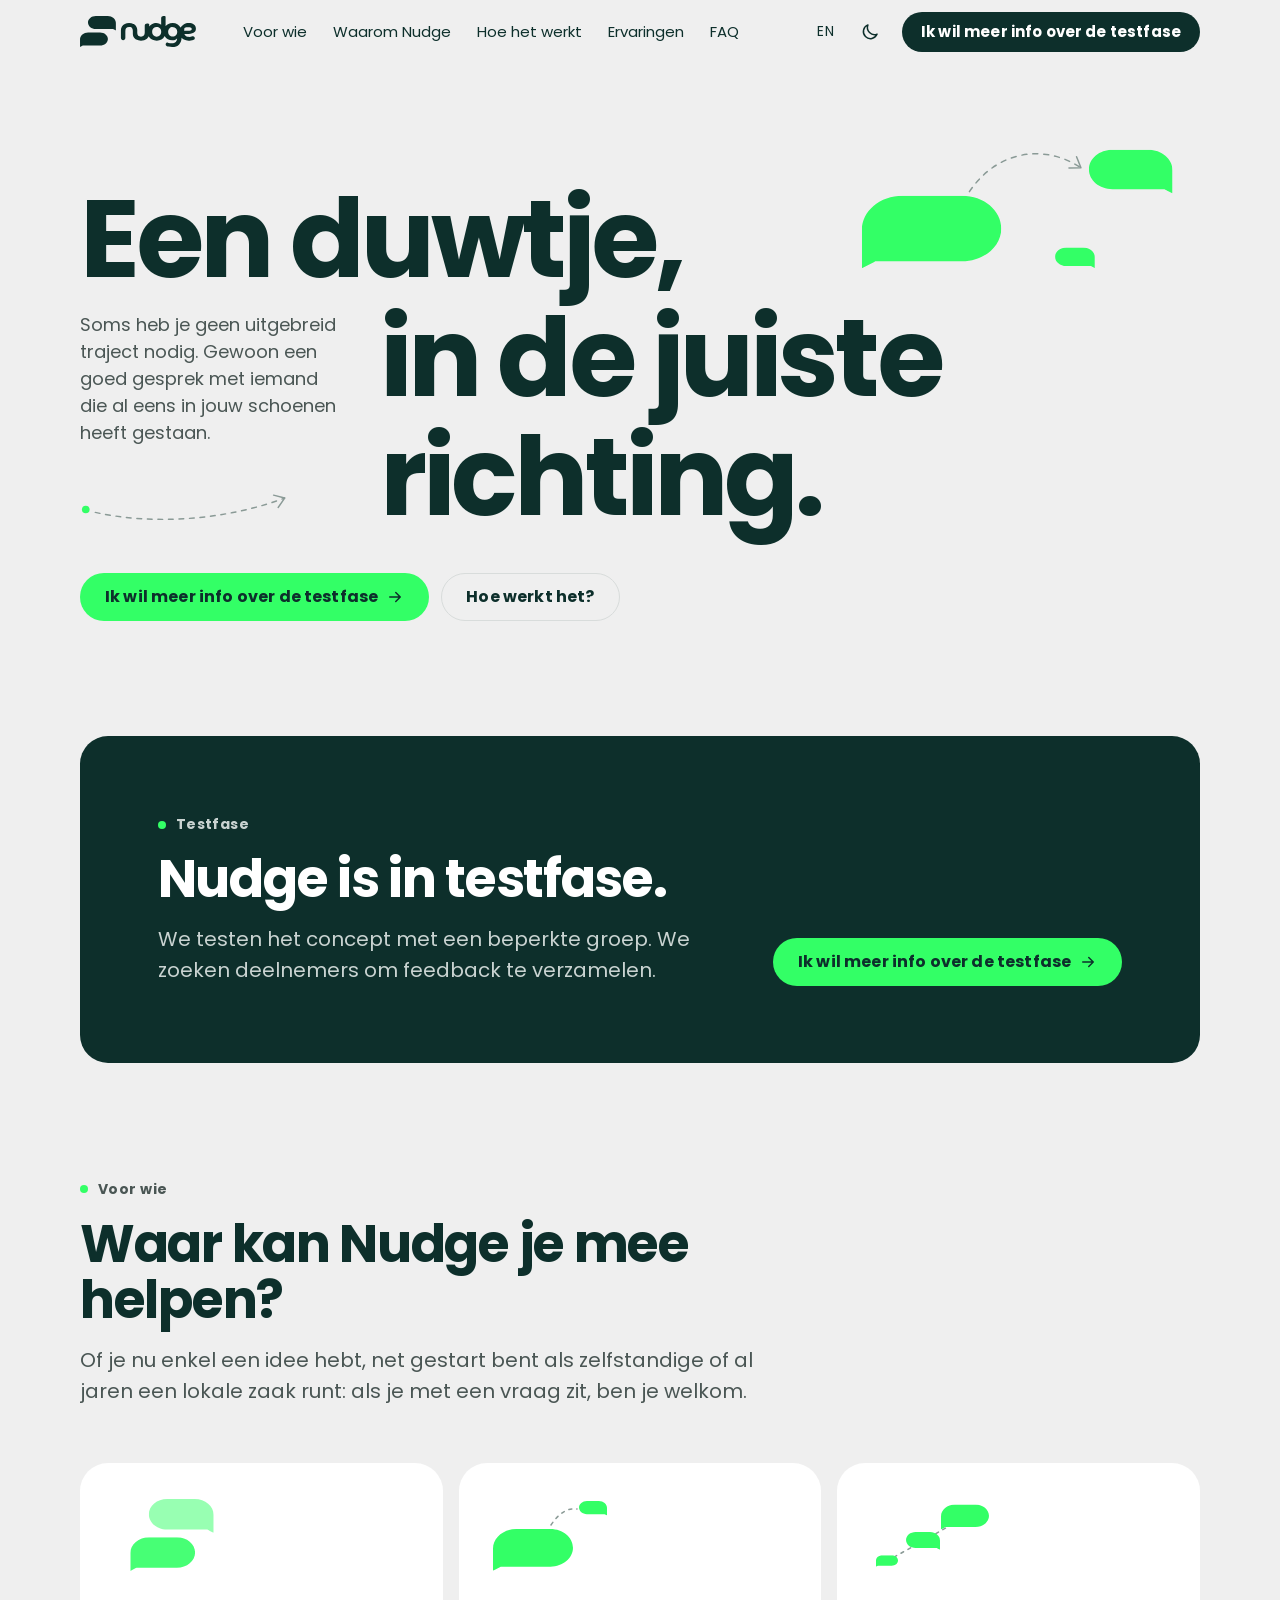
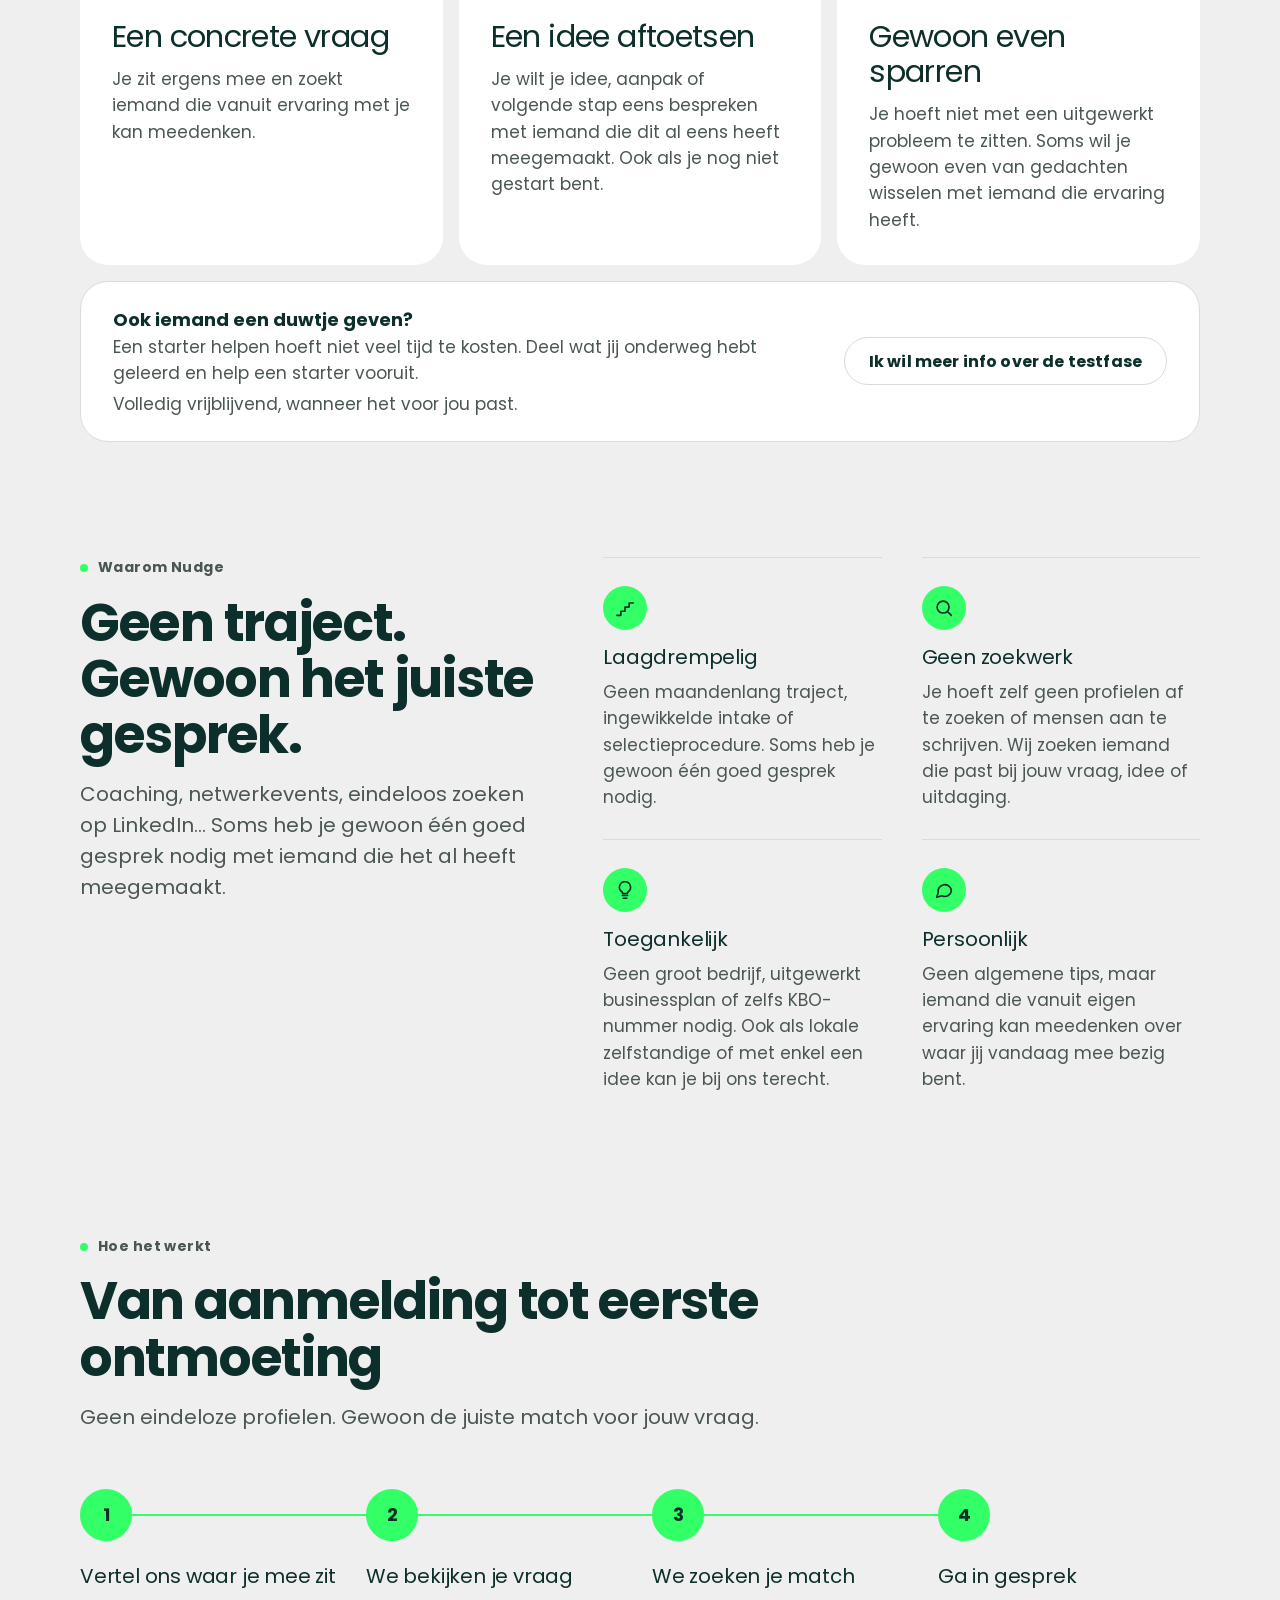
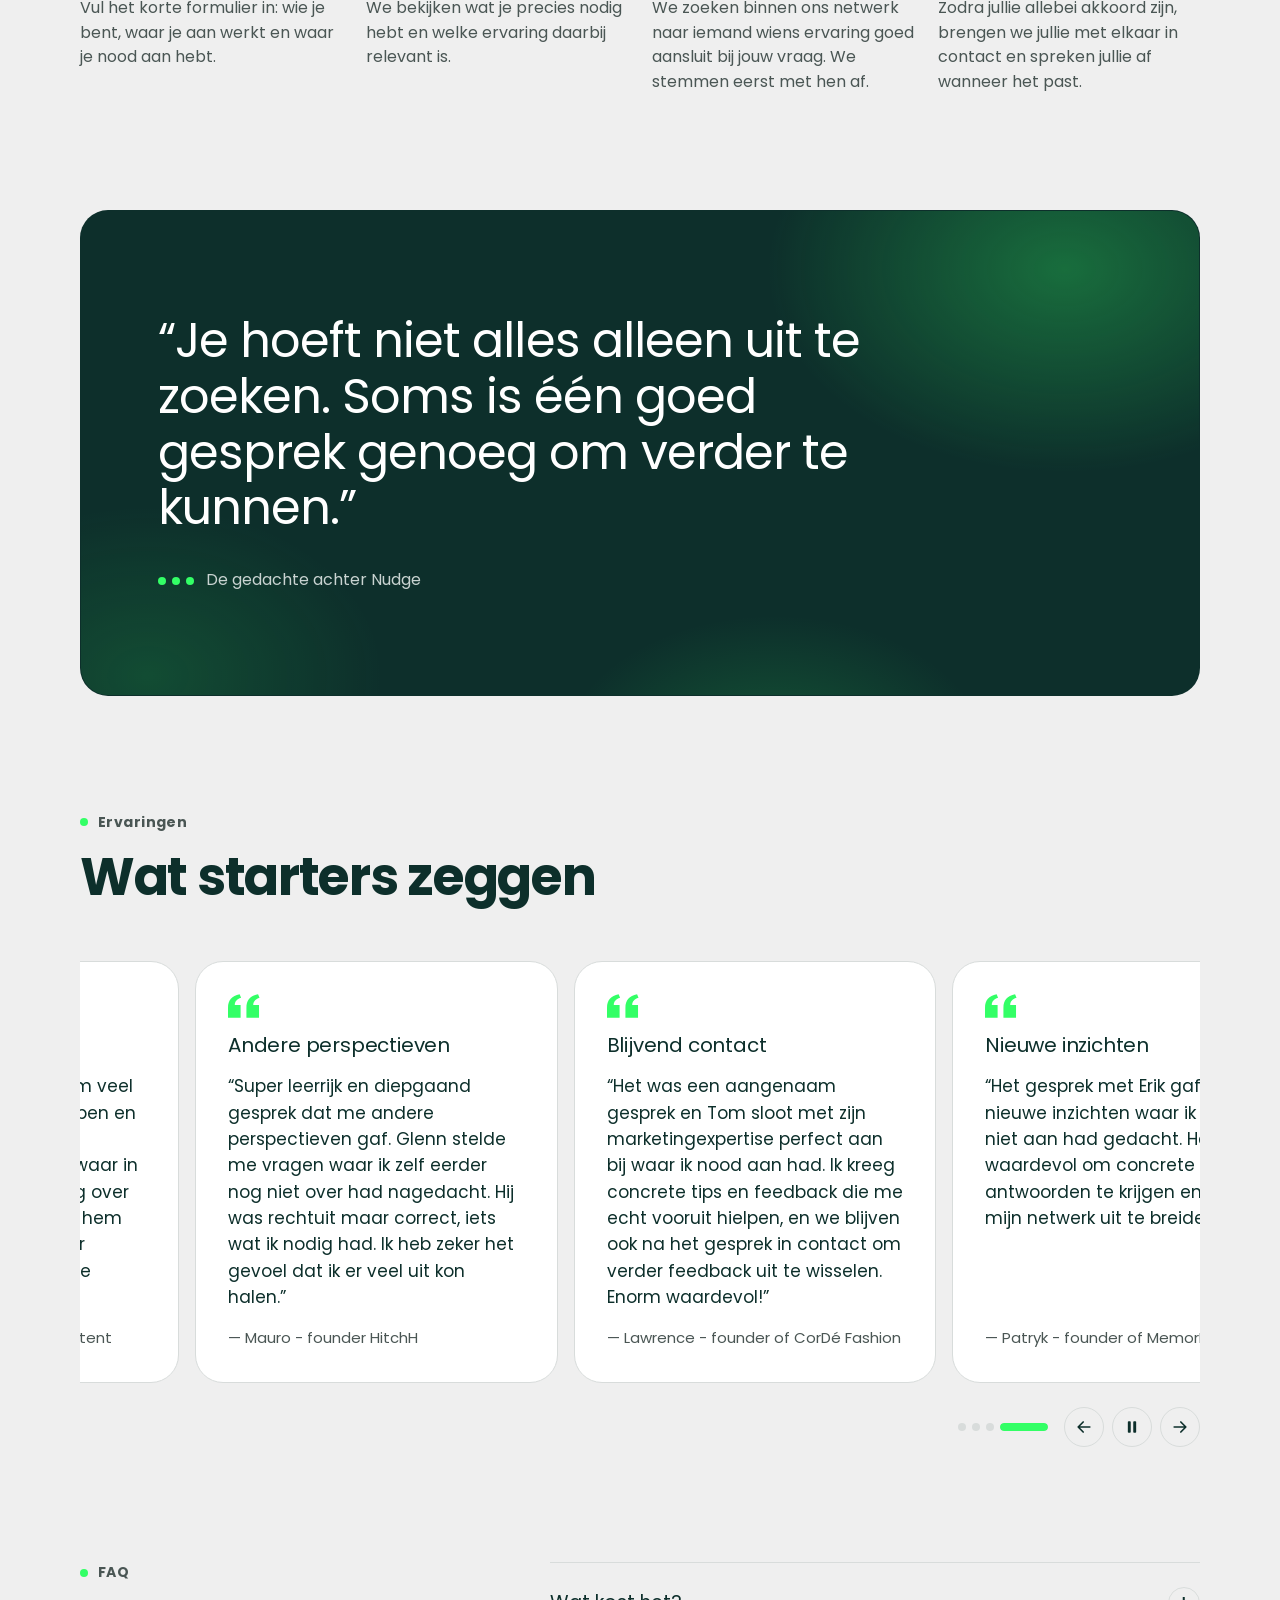
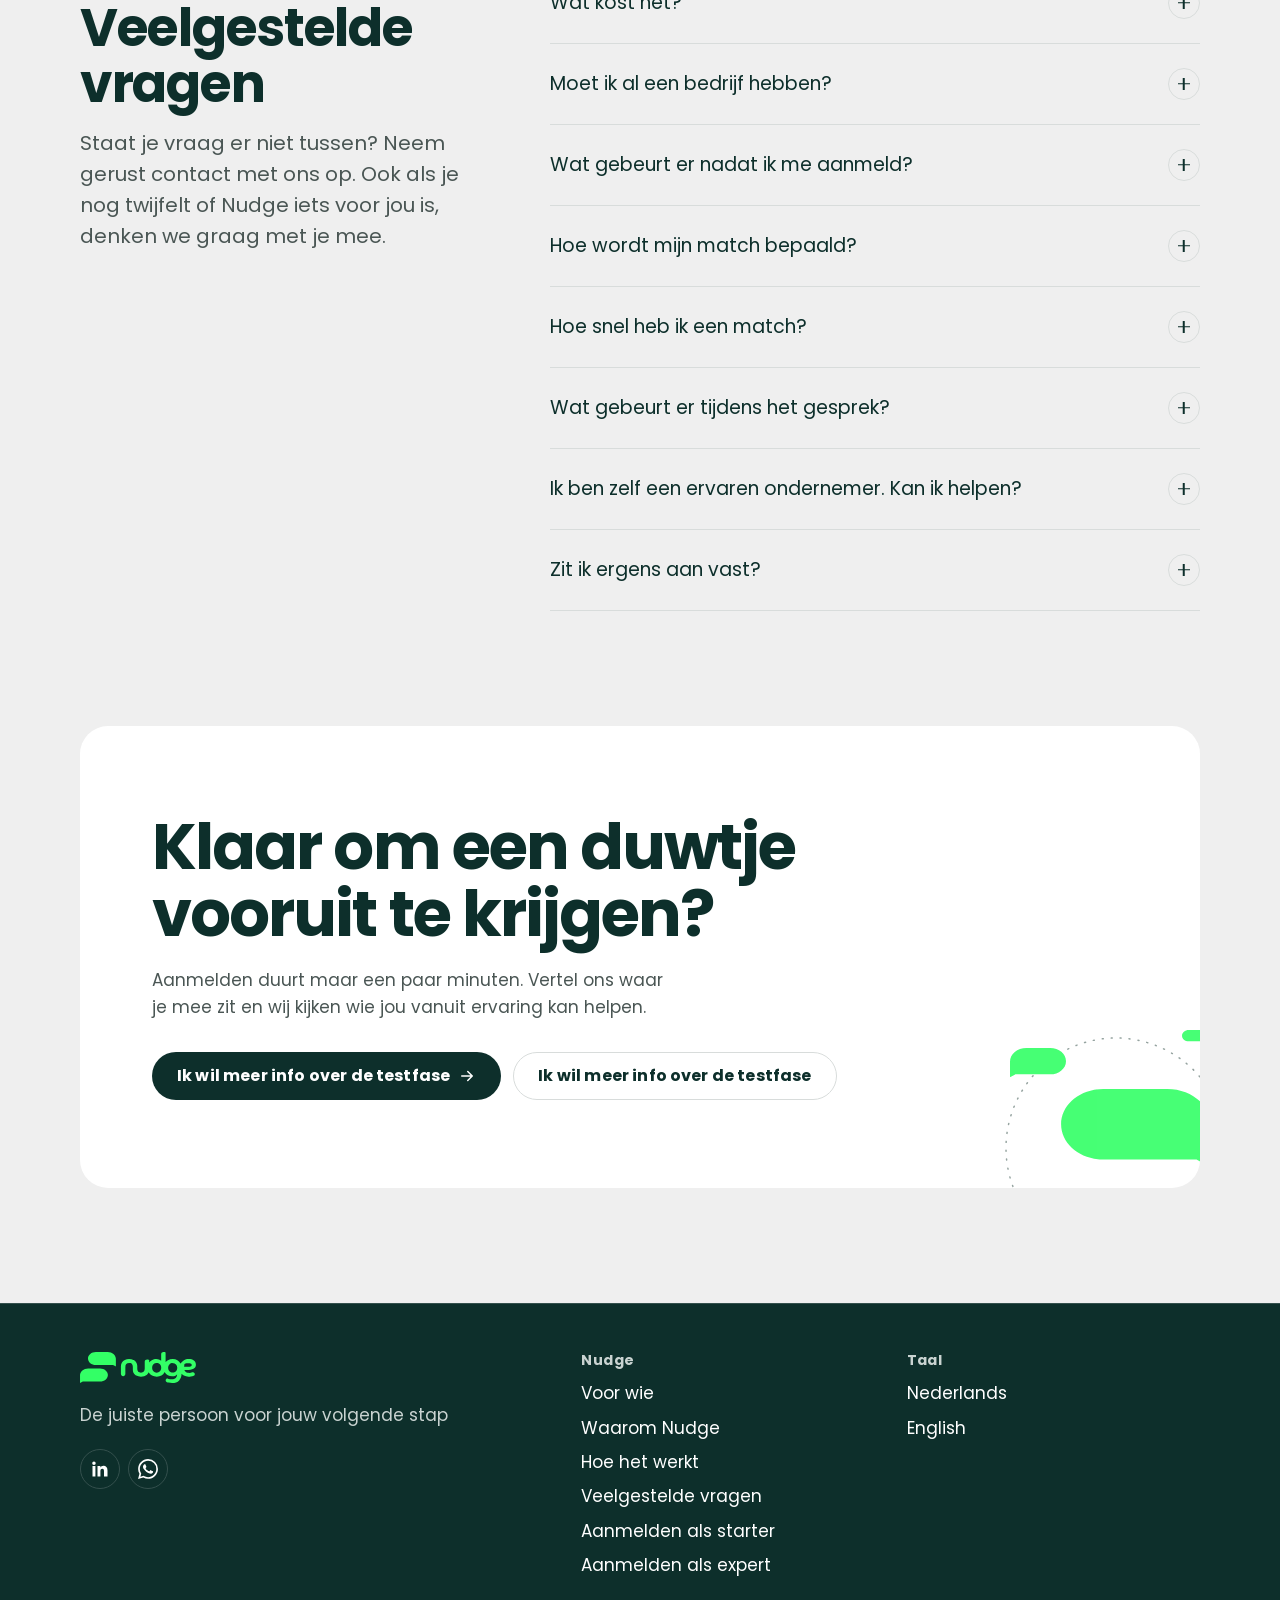
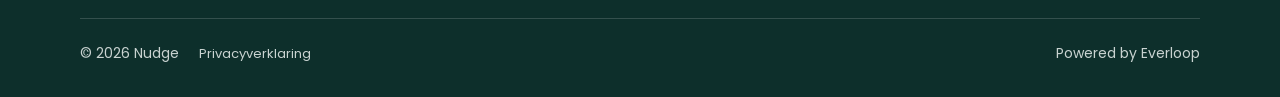
==== index.html @ 25affd07 "Sectie Waarom Nudge, menulink en teksten voor zelfstandigen en starters" ====
<!DOCTYPE html>
<html lang="nl">
<head>
	<meta charset="utf-8" />
	<meta name="viewport" content="width=device-width, initial-scale=1" />
	<title>Nudge — De juiste persoon voor jouw volgende stap</title>
	<meta name="description" content="Nudge brengt starters in contact met mensen die vanuit hun ervaring kunnen helpen. Een concrete vraag, de juiste match en een goed gesprek." />
	<meta property="og:title" content="Nudge — De juiste persoon voor jouw volgende stap" />
	<meta property="og:description" content="Heb je een concrete vraag? Nudge helpt je de juiste persoon vinden om mee te sparren." />
	<meta property="og:type" content="website" />
	<meta property="og:locale" content="nl_BE" />
	<meta name="theme-color" content="#EFEFEF" media="(prefers-color-scheme: light)" />
	<meta name="theme-color" content="#131313" media="(prefers-color-scheme: dark)" />
	<link rel="alternate" hreflang="nl" href="index.html" />
	<link rel="alternate" hreflang="en" href="en/index.html" />
	<link rel="icon" href="favicon.svg?v=3" type="image/svg+xml" />
	<link rel="icon" href="favicon-32.png?v=3" type="image/png" sizes="32x32" />
	<link rel="apple-touch-icon" href="apple-touch-icon.png?v=2" />
	<script>(function(){var d=document.documentElement;d.classList.add('js');try{var t=localStorage.getItem('nudge-theme');if(t==='dark'||t==='light')d.setAttribute('data-theme',t)}catch(e){}})();</script>
	<link rel="preconnect" href="https://fonts.googleapis.com" />
	<link rel="preconnect" href="https://fonts.gstatic.com" crossorigin />
	<link rel="stylesheet" href="https://fonts.googleapis.com/css2?family=Poppins:wght@400;700&display=swap" />
	<link rel="stylesheet" href="assets/css/style.css" />
</head>
<body>
	<svg class="visually-hidden" aria-hidden="true" focusable="false">
		<symbol id="bubble-r" viewBox="0 0 320.5 167"><path d="M320.5,78.3v88.7s-27.2-14.2-27.2-14.2l-3.7-2h-4.2s-195.1,0-195.1,0c-49.7,0-90.1-33.8-90.1-75.4,0-41.6,40.4-75.4,90.1-75.4h136.9c51.5,0,93.3,35.1,93.3,78.2Z"/></symbol>
		<symbol id="bubble-l" viewBox="0 0 320.3 167"><path d="M93.3,0h136.9c49.7,0,90.1,33.8,90.1,75.4,0,41.6-40.4,75.4-90.1,75.4h-199.3l-3.7,2-27.2,14.2v-88.7c0-43.1,41.9-78.2,93.3-78.2Z"/></symbol>
	</svg>
	<a class="skip-link" href="#main">Naar de inhoud</a>

	<header class="site-header">
		<div class="container header-inner">
			<a class="brand" href="index.html" aria-label="Nudge, naar de startpagina">
				<svg class="brand-logo" viewBox="0 0 916 245" fill="currentColor" aria-hidden="true"><g transform="scale(0.6875) translate(-197.6 -222.1)"><path d="M609.5,300.4v88.7s-27.2-14.2-27.2-14.2l-3.7-2h-4.2s-195.1,0-195.1,0c-49.7,0-90.1-33.8-90.1-75.4,0-41.6,40.4-75.4,90.1-75.4h136.9c51.5,0,93.3,35.1,93.3,78.2Z"/><path d="M290.9,410.9h136.9c49.7,0,90.1,33.8,90.1,75.4,0,41.6-40.4,75.4-90.1,75.4h-199.3l-3.7,2-27.2,14.2v-88.7c0-43.1,41.9-78.2,93.3-78.2Z"/></g><g transform="translate(219.2 -277.6)"><path d="M685.3,444.7c-2.4-4.6-7.2-7.5-12.5-7.5s-3.7.3-5.4,1c-7.3,2.8-15.4,4.3-24,4.3s-20-2.4-27-7.2c-5.8-4-9.5-8.9-11.3-15,.9,0,1.8,0,2.7,0h3.3c1.5.1,2.8.2,4.1.2,1.8,0,3.4,0,4.8,0,25.8,0,45-3.4,57.1-10.3,12.7-7.1,19.2-18,19.2-32.2s-5.5-25-16.3-33.1c-10.6-7.9-24.4-11.8-41.1-11.8s-26.1,3.1-36.9,9.1c-10.9,6.1-19.4,14.6-25.5,25.1-.4.7-.9,1.5-1.3,2.3-.2-.4-.4-.8-.6-1.1-5.8-11.3-14.1-20.1-24.5-26.2-10.4-6.1-22.9-9.1-37-9.1s-26.9,3.1-37.7,9.2c-7.2,4-13.5,9.2-18.6,15.3v-76.1l-1.6-.9c-1.8-1-4.2-1.8-7-2.3-2.6-.5-5.3-.8-7.8-.8-5.3,0-9.7,1.4-13.1,4.1-3.7,2.9-5.5,7.1-5.5,12.4v53.5c-3.9-3.6-8.4-6.6-13.4-9-7.6-3.6-16.4-5.5-26.2-5.5s-24.2,3.1-34.4,9.2c-8.2,4.9-15.2,11.3-20.7,19.2v-20.7l-1.6-.9c-1.8-1-4.1-1.8-7-2.4-2.7-.5-5.3-.8-7.9-.8-5.3,0-9.7,1.4-13.1,4.1-3.6,2.8-5.5,7-5.5,12.4v55.6c0,21.7-9.4,31.8-29.5,31.8s-28.3-8.8-29.5-27.8c0-1.3,0-2.6,0-4v-22.9c-.6-9.9-3.3-18.5-8.1-26-4.8-7.5-11.3-13.6-19.5-18.2-1.2-.7-2.2-1.3-3.2-1.7-9.5-4.6-20.9-6.9-33.8-6.9s-24,2.3-33.6,6.9c-9.8,4.8-17.4,11.5-22.8,19.9-5.4,8.6-8.2,18.7-8.2,29.9v62c0,4.7,1.9,9.2,5.2,12.4,3.2,3.2,7.7,5.1,12.3,5.1,9.7,0,17.6-7.8,17.6-17.5v-54.7c0-21.7,9.4-31.8,29.5-31.8s17.2,2.7,22.1,7.9c4.3,4.6,6.8,11.4,7.4,20v1.2c0,.9.1,1.8.1,2.8v21.8c.8,15.9,6.7,28.7,17.5,38.4,3,2.6,6.1,4.8,9.3,6.6,10.2,5.9,22.9,8.9,37.7,8.9s35.5-5.2,47-15.5c6.1-5.5,10.6-12,13.6-19.5.2.4.5.8.7,1.2,6.1,10.5,14.7,18.9,25.6,24.8,10.8,5.9,23.6,8.9,37.8,8.9s26.6-3.1,36.8-9.1c10.4-6,18.6-14.9,24.3-26.3.2-.4.4-.8.6-1.3.4.7.8,1.3,1.2,2,6,10,14.2,17.9,24.4,23.4,10.1,5.5,21.6,8.3,34,8.3s19-1.9,26.4-5.5c4.8-2.3,9.2-5.1,13-8.5-.8,11.4-4.4,20.2-10.8,26.3-7.3,7-17.9,10.6-31.4,10.6s-14.1-.8-21.5-2.3c-2.9-.6-5.7-1.3-8.4-2-1.3-.4-2.6-.6-4-.6-6,0-11.4,3.7-13.5,9.2v.2c-.1,0-.2.3-.2.3-1.4,3.8-1.1,8,.7,11.6,1.8,3.6,4.9,6.1,8.7,7.3,3.7,1.1,7.7,2,12.4,3,9.8,1.9,19,2.8,28.2,2.8,24,0,42.7-6.9,55.7-20.4,12-12.4,18.5-29.9,19.4-52.1,5,5.8,11,10.6,18.1,14.4,10.4,5.8,22.7,8.7,36.6,8.7s12.9-.6,19.2-1.7c6.3-1,12.5-2.6,18.4-4.7.8-.3,1.5-.6,2.3-.9l.9-.3c3.8-1.5,6.7-4.5,8.1-8.3,1.4-3.7,1.1-7.8-.8-11.3l-.5-1ZM680.9,444c-.2-.2-.3-.3-.5-.5.2.2.3.3.5.5ZM673.1,440.5c-.1,0-.3,0-.4,0,0,0,0,0,.1,0,0,0,.2,0,.3,0ZM678.5,442c0,0-.1,0-.2-.1,0,0,.1,0,.2.1ZM676,440.9c-.2,0-.4-.1-.6-.2.2,0,.4,0,.6.2ZM671.3,440.6c-.2,0-.5,0-.7,0,.2,0,.5,0,.7,0ZM621.4,365.5h25.2c9.1,0,16.6,6.2,16.6,13.9s-7.4,13.9-16.6,13.9h-36.7l-.7.4-5,2.6v-16.3c0-7.9,7.7-14.4,17.2-14.4ZM512.9,365.5c10.8,0,19.6,3.4,26,10.1,6.6,6.8,9.8,15.7,9.8,27s-3.3,20.3-9.8,26.9c-6.4,6.7-15.2,10.1-26,10.1s-19.5-3.3-26-10.1c-6.6-6.7-9.9-15.8-9.9-27s3.2-20.2,9.9-27c6.5-6.8,15-10.1,26-10.1ZM422.1,402.9c0,11.5-3.3,20.6-10.1,27.5-6.7,7-15.1,10.4-25.8,10.4s-18.8-3.4-25.5-10.4c-6.8-7-10.1-16-10.1-27.6s3.4-20.5,10.1-27.5c6.7-6.9,15.2-10.4,25.5-10.4s19.1,3.5,25.8,10.4c6.8,7,10.1,16,10.1,27.5ZM472.2,491.3c-.3,0-.7,0-1,0,.2,0,.4,0,.7,0s.2,0,.4,0ZM464.7,493.8c-.3.3-.7.6-1,.9.3-.3.6-.6,1-.9ZM470.5,491.3c-.5,0-.9.1-1.4.3.5-.1.9-.2,1.4-.3ZM468.6,491.7c-.6.2-1.2.4-1.8.7.6-.3,1.2-.5,1.8-.7ZM466.5,492.6c-.5.2-.9.5-1.3.8.4-.3.9-.6,1.3-.8ZM462.1,496.8c-.3.6-.6,1.2-.9,1.8.2-.6.5-1.2.9-1.8ZM463.2,495.2c-.3.3-.6.7-.8,1.1.3-.4.5-.7.8-1.1Z"/></g></svg><span class="visually-hidden">Nudge</span>
			</a>
			<nav id="site-nav" class="site-nav" aria-label="Hoofdmenu">
				<ul>
					<li><a href="#voor-wie">Voor wie</a></li>
					<li><a href="#waarom-nudge">Waarom Nudge</a></li>
					<li><a href="#hoe-het-werkt">Hoe het werkt</a></li>
					<li><a href="#ervaringen">Ervaringen</a></li>
					<li><a href="#faq">FAQ</a></li>
					<li class="nav-cta-mobile"><a class="btn btn-primary" href="aanmelden.html">Ik wil meer info over de testfase</a></li>
				</ul>
			</nav>
			<div class="header-actions">
				<a class="lang-switch" href="en/index.html" hreflang="en" lang="en" aria-label="English">EN</a>
				<button class="icon-btn theme-toggle" type="button" data-theme-toggle data-label-dark="Donkere modus inschakelen" data-label-light="Lichte modus inschakelen" aria-label="Donkere modus inschakelen">
					<svg class="icon-moon" viewBox="0 0 24 24" fill="none" stroke="currentColor" stroke-width="1.8" stroke-linecap="round" stroke-linejoin="round" aria-hidden="true"><path d="M20.5 14.5A8.5 8.5 0 0 1 9.5 3.5a8.5 8.5 0 1 0 11 11z"/></svg>
					<svg class="icon-sun" viewBox="0 0 24 24" fill="none" stroke="currentColor" stroke-width="1.8" stroke-linecap="round" stroke-linejoin="round" aria-hidden="true"><circle cx="12" cy="12" r="4"/><path d="M12 2.5v2M12 19.5v2M4.6 4.6 6 6M18 18l1.4 1.4M2.5 12h2M19.5 12h2M4.6 19.4 6 18M18 6l1.4-1.4"/></svg>
				</button>
				<button class="icon-btn menu-toggle" type="button" aria-controls="site-nav" aria-expanded="false" aria-label="Menu openen" data-label-open="Menu openen" data-label-close="Menu sluiten">
					<svg class="icon-menu" viewBox="0 0 24 24" fill="none" stroke="currentColor" stroke-width="1.8" stroke-linecap="round" aria-hidden="true"><path d="M4 7h16M4 12h16M4 17h16"/></svg>
					<svg class="icon-close" viewBox="0 0 24 24" fill="none" stroke="currentColor" stroke-width="1.8" stroke-linecap="round" aria-hidden="true"><path d="M6 6l12 12M18 6 6 18"/></svg>
				</button>
				<a class="btn btn-dark btn-sm header-cta" href="aanmelden.html">Ik wil meer info over de testfase</a>
			</div>
		</div>
	</header>

	<main id="main">

		<!-- Hero -->
		<section class="container hero">
			<div class="hero-head">
				<svg class="hero-art" viewBox="0 0 360 180" aria-hidden="true">
					<path class="s-doodle" d="M128 76C156 34 204 28 240 52" stroke-dasharray="5 6"/>
					<path class="s-doodle" d="M235.6 40.9 240 52 228 52.3"/>
					<use href="#bubble-l" class="f-accent float" x="20" y="80" width="140" height="73"/>
					<use href="#bubble-r" class="f-accent float float-delay" x="248" y="34" width="84" height="43.8"/>
					<use href="#bubble-r" class="f-accent float float-slow" x="214" y="132" width="40" height="20.8"/>
				</svg>
				<h1 class="display"><span class="l1">Een duwtje,</span> <span class="l2">in de juiste richting.</span></h1>
				<p class="hero-mission">Soms heb je geen uitgebreid traject nodig. Gewoon een goed gesprek met iemand die al eens in jouw schoenen heeft gestaan.</p>
				<svg class="hero-pointer" viewBox="0 0 230 50" aria-hidden="true">
					<circle class="f-accent" cx="6" cy="34" r="4"/>
					<path class="s-doodle" d="M16 37C74 50 150 46 214 22" stroke-dasharray="5 6"/>
					<path class="s-doodle" d="M202.4 19 214 22 207.2 31.9"/>
				</svg>
			</div>
			<div class="hero-actions">
				<a class="btn btn-primary" href="aanmelden.html">Ik wil meer info over de testfase
					<svg class="arrow" viewBox="0 0 24 24" fill="none" stroke="currentColor" stroke-width="2" stroke-linecap="round" stroke-linejoin="round" aria-hidden="true"><path d="M5 12h14M13 6l6 6-6 6"/></svg>
				</a>
				<a class="btn btn-outline" href="#hoe-het-werkt">Hoe werkt het?</a>
			</div>
		</section>

		<!-- Testfase -->
		<section class="section test-section" aria-labelledby="testfase-title">
			<div class="container">
				<div class="test-card reveal">
					<div class="test-card-text">
						<p class="eyebrow">Testfase</p>
						<h2 id="testfase-title" class="h2">Nudge is in testfase.</h2>
						<p class="lead">We testen het concept met een beperkte groep. We zoeken deelnemers om feedback te verzamelen.</p>
					</div>
					<a class="btn btn-primary" href="aanmelden.html">Ik wil meer info over de testfase
						<svg class="arrow" viewBox="0 0 24 24" fill="none" stroke="currentColor" stroke-width="2" stroke-linecap="round" stroke-linejoin="round" aria-hidden="true"><path d="M5 12h14M13 6l6 6-6 6"/></svg>
					</a>
				</div>
			</div>
		</section>

		<!-- Voor wie -->
		<section id="voor-wie" class="section">
			<div class="container">
				<header class="section-head reveal">
					<p class="eyebrow">Voor wie</p>
					<h2 class="h2">Waar kan Nudge je mee helpen?</h2>
					<p class="lead">Of je nu enkel een idee hebt, net gestart bent als zelfstandige of al jaren een lokale zaak runt: als je met een vraag zit, ben je welkom.</p>
				</header>

				<div class="cards">
					<a class="card reveal" href="aanmelden.html?type=partner">
						<svg class="card-art" viewBox="0 0 120 80" aria-hidden="true"><use href="#bubble-r" class="f-accent" x="36.8" y="4" width="64.9" height="33.8" fill-opacity=".5"/><use href="#bubble-l" class="f-accent" x="18.3" y="42.2" width="64.8" height="33.8" fill-opacity=".9"/></svg>
						<h3>Een concrete vraag</h3>
						<p>Je zit ergens mee en zoekt iemand die vanuit ervaring met je kan meedenken.</p>
					</a>
					<a class="card reveal" href="aanmelden.html?type=mentor">
						<svg class="card-art" viewBox="0 0 120 80" aria-hidden="true"><use href="#bubble-l" class="f-accent" x="2" y="34" width="80" height="41.7"/><path class="s-doodle" d="M60 30Q72 12 86 14" stroke-dasharray="3 5"/><use href="#bubble-r" class="f-accent" x="88" y="6" width="28" height="14.6"/></svg>
						<h3>Een idee aftoetsen</h3>
						<p>Je wilt je idee, aanpak of volgende stap eens bespreken met iemand die dit al eens heeft meegemaakt. Ook als je nog niet gestart bent.</p>
					</a>
					<a class="card reveal" href="aanmelden.html?type=investor">
						<svg class="card-art" viewBox="0 0 120 80" aria-hidden="true"><path class="s-doodle" d="M18 66 54 46 96 22" stroke-dasharray="3 5"/><use href="#bubble-l" class="f-accent" x="7" y="60.3" width="22" height="11.5"/><use href="#bubble-r" class="f-accent" x="37" y="37.1" width="34" height="17.7"/><use href="#bubble-l" class="f-accent" x="72" y="9.5" width="48" height="25"/></svg>
						<h3>Gewoon even sparren</h3>
						<p>Je hoeft niet met een uitgewerkt probleem te zitten. Soms wil je gewoon even van gedachten wisselen met iemand die ervaring heeft.</p>
					</a>
				</div>

				<div class="note-row reveal">
				<div class="note-content">
					<p><strong>Ook iemand een duwtje geven?</strong> 
					Een starter helpen hoeft niet veel tijd te kosten. Deel wat jij onderweg hebt geleerd en help een starter vooruit.
					<span>Volledig vrijblijvend, wanneer het voor jou past.</span>
					</p>
				</div>
					<a class="btn btn-outline" href="aanmelden-experts.html?type=experienced">Ik wil meer info over de testfase</a>
			</div>
		</section>

		<!-- Waarom Nudge -->
		<section id="waarom-nudge" class="section">
			<div class="container why-layout">
				<header class="section-head reveal">
					<p class="eyebrow">Waarom Nudge</p>
					<h2 class="h2">Geen traject. Gewoon het juiste gesprek.</h2>
					<p class="lead">Coaching, netwerkevents, eindeloos zoeken op LinkedIn… Soms heb je gewoon één goed gesprek nodig met iemand die het al heeft meegemaakt.</p>
				</header>

				<ul class="why-list">
					<li class="why-item reveal">
						<span class="why-icon" aria-hidden="true"><svg viewBox="0 0 24 24" fill="none" stroke="currentColor" stroke-width="1.8" stroke-linecap="round" stroke-linejoin="round"><path d="M3 20h4.5v-4.5H12V11h4.5V6.5H21"/></svg></span>
						<h3>Laagdrempelig</h3>
						<p>Geen maandenlang traject, ingewikkelde intake of selectieprocedure. Soms heb je gewoon één goed gesprek nodig.</p>
					</li>
					<li class="why-item reveal">
						<span class="why-icon" aria-hidden="true"><svg viewBox="0 0 24 24" fill="none" stroke="currentColor" stroke-width="1.8" stroke-linecap="round" stroke-linejoin="round"><circle cx="11" cy="11" r="6.5"/><path d="m20 20-4.4-4.4"/></svg></span>
						<h3>Geen zoekwerk</h3>
						<p>Je hoeft zelf geen profielen af te zoeken of mensen aan te schrijven. Wij zoeken iemand die past bij jouw vraag, idee of uitdaging.</p>
					</li>
					<li class="why-item reveal">
						<span class="why-icon" aria-hidden="true"><svg viewBox="0 0 24 24" fill="none" stroke="currentColor" stroke-width="1.8" stroke-linecap="round" stroke-linejoin="round"><path d="M9 18h6"/><path d="M10 21h4"/><path d="M12 3a6 6 0 0 0-3.5 10.9c.6.5 1 1.2 1 2V16h5v-.1c0-.8.4-1.5 1-2A6 6 0 0 0 12 3z"/></svg></span>
						<h3>Toegankelijk</h3>
						<p>Geen groot bedrijf, uitgewerkt businessplan of zelfs KBO-nummer nodig. Ook als lokale zelfstandige of met enkel een idee kan je bij ons terecht.</p>
					</li>
					<li class="why-item reveal">
						<span class="why-icon" aria-hidden="true"><svg viewBox="0 0 24 24" fill="none" stroke="currentColor" stroke-width="1.8" stroke-linecap="round" stroke-linejoin="round"><path d="M20 12a7 7 0 0 1-10.3 6.2L4 20l1.6-4.9A7 7 0 1 1 20 12z"/></svg></span>
						<h3>Persoonlijk</h3>
						<p>Geen algemene tips, maar iemand die vanuit eigen ervaring kan meedenken over waar jij vandaag mee bezig bent.</p>
					</li>
				</ul>
			</div>
		</section>

		<!-- Hoe het werkt -->
		<section id="hoe-het-werkt" class="section">
			<div class="container">
				<header class="section-head reveal">
					<p class="eyebrow">Hoe het werkt</p>
					<h2 class="h2">Van aanmelding tot eerste ontmoeting</h2>
					<p class="lead">Geen eindeloze profielen. Gewoon de juiste match voor jouw vraag.</p>
				</header>

				<div class="timeline">
					<div class="timeline-track" aria-hidden="true"><span class="timeline-fill"></span><span class="timeline-head"></span></div>
					<ol class="steps">
						<li class="step">
							<span class="step-dot" aria-hidden="true">1</span>
							<div class="step-body">
								<h3>Vertel ons waar je mee zit</h3>
								<p>Vul het korte formulier in: wie je bent, waar je aan werkt en waar je nood aan hebt.</p>
							</div>
						</li>
						<li class="step">
							<span class="step-dot" aria-hidden="true">2</span>
							<div class="step-body">
								<h3>We bekijken je vraag</h3>
								<p>We bekijken wat je precies nodig hebt en welke ervaring daarbij relevant is.</p>
							</div>
						</li>
						<li class="step">
							<span class="step-dot" aria-hidden="true">3</span>
							<div class="step-body">
								<h3>We zoeken je match</h3>
								<p>We zoeken binnen ons netwerk naar iemand wiens ervaring goed aansluit bij jouw vraag. We stemmen eerst met hen af.</p>
							</div>
						</li>
						<li class="step">
							<span class="step-dot" aria-hidden="true">4</span>
							<div class="step-body">
								<h3>Ga in gesprek</h3>
								<p>Zodra jullie allebei akkoord zijn, brengen we jullie met elkaar in contact en spreken jullie af wanneer het past.</p>
							</div>
						</li>
					</ol>
				</div>
			</div>
		</section>

		<!-- Quote -->
		<section class="section">
			<div class="container">
				<figure class="quote-panel reveal">
					<blockquote>
						<p>“Je hoeft niet alles alleen uit te zoeken. Soms is één goed gesprek genoeg om verder te kunnen.”</p>
					</blockquote>
					<figcaption>
						<span class="quote-dots" aria-hidden="true"><i></i><i></i><i></i></span>
						<cite>De gedachte achter Nudge</cite>
					</figcaption>
				</figure>
			</div>
		</section>

		<!-- Ervaringen -->
		<!-- TODO: bevestig dat deze reviews echt zijn, of vervang ze door echte reviews. -->
		<section id="ervaringen" class="section">
			<div class="container">
				<header class="section-head reveal">
					<p class="eyebrow">Ervaringen</p>
					<h2 class="h2">Wat starters zeggen</h2>
				</header>

				<div class="review-carousel reveal" role="region" aria-roledescription="carousel" aria-label="Ervaringen van starters">
					<div class="reviews">
						<figure class="review">
							<svg class="review-mark" viewBox="0 0 33 24" aria-hidden="true"><path fill="currentColor" d="M0 24V14C0 6 4 1.5 12 0l1.5 3.5C9 5 7 7.5 7 11h6v13H0zm19 0V14c0-8 4-12.5 12-14l1.5 3.5C28 5 26 7.5 26 11h6v13H19z"/></svg>
							<h3>Meteen toepasbaar</h3>
							<blockquote><p>“Tom heeft veel kennis en ervaring in marketing, wat perfect aansloot bij wat ik nodig had. Hij gaf me zeer concrete en bruikbare tips die ik meteen kan toepassen, waardoor ik exact weet hoe ik nu verder kan.”</p></blockquote>
							<figcaption>— Jarne - founder of Sitetanic</figcaption>
						</figure>
						<figure class="review">
							<svg class="review-mark" viewBox="0 0 33 24" aria-hidden="true"><path fill="currentColor" d="M0 24V14C0 6 4 1.5 12 0l1.5 3.5C9 5 7 7.5 7 11h6v13H0zm19 0V14c0-8 4-12.5 12-14l1.5 3.5C28 5 26 7.5 26 11h6v13H19z"/></svg>
							<h3>Concrete contacten</h3>
							<blockquote><p>“Het gesprek was beter dan verwacht. Bart begreep goed waar ik naar op zoek was en gaf me meteen concrete contacten mee. We hebben reeds afgesproken om eens in het echt samen te zitten om te zien wat we voor elkaar kunnen doen.”</p></blockquote>
							<figcaption>— Stijn - founder Panoramiq</figcaption>
						</figure>
						<figure class="review">
							<svg class="review-mark" viewBox="0 0 33 24" aria-hidden="true"><path fill="currentColor" d="M0 24V14C0 6 4 1.5 12 0l1.5 3.5C9 5 7 7.5 7 11h6v13H0zm19 0V14c0-8 4-12.5 12-14l1.5 3.5C28 5 26 7.5 26 11h6v13H19z"/></svg>
							<h3>Echt gehoord</h3>
							<blockquote><p>“Ik heb in een halfuur enorm veel geleerd. Kristof was heel open en eerlijk en voelde me echt gehoord. Hij gaf inzichten waar in mijn sector normaal weinig over gesproken wordt. Ik mocht hem ook altijd sturen als ik meer vragen had. Super positieve ervaring!”</p></blockquote>
							<figcaption>— Yorn - founder Graaf en Content</figcaption>
						</figure>
						<figure class="review">
							<svg class="review-mark" viewBox="0 0 33 24" aria-hidden="true"><path fill="currentColor" d="M0 24V14C0 6 4 1.5 12 0l1.5 3.5C9 5 7 7.5 7 11h6v13H0zm19 0V14c0-8 4-12.5 12-14l1.5 3.5C28 5 26 7.5 26 11h6v13H19z"/></svg>
							<h3>Andere perspectieven</h3>
							<blockquote><p>“Super leerrijk en diepgaand gesprek dat me andere perspectieven gaf. Glenn stelde me vragen waar ik zelf eerder nog niet over had nagedacht. Hij was rechtuit maar correct, iets wat ik nodig had. Ik heb zeker het gevoel dat ik er veel uit kon halen.”</p></blockquote>
							<figcaption>— Mauro - founder HitchH</figcaption>
						</figure>
						<figure class="review">
							<svg class="review-mark" viewBox="0 0 33 24" aria-hidden="true"><path fill="currentColor" d="M0 24V14C0 6 4 1.5 12 0l1.5 3.5C9 5 7 7.5 7 11h6v13H0zm19 0V14c0-8 4-12.5 12-14l1.5 3.5C28 5 26 7.5 26 11h6v13H19z"/></svg>
							<h3>Blijvend contact</h3>
							<blockquote><p>“Het was een aangenaam gesprek en Tom sloot met zijn marketingexpertise perfect aan bij waar ik nood aan had. Ik kreeg concrete tips en feedback die me echt vooruit hielpen, en we blijven ook na het gesprek in contact om verder feedback uit te wisselen. Enorm waardevol!”</p></blockquote>
							<figcaption>— Lawrence - founder of CorDé Fashion</figcaption>
						</figure>
						<figure class="review">
							<svg class="review-mark" viewBox="0 0 33 24" aria-hidden="true"><path fill="currentColor" d="M0 24V14C0 6 4 1.5 12 0l1.5 3.5C9 5 7 7.5 7 11h6v13H0zm19 0V14c0-8 4-12.5 12-14l1.5 3.5C28 5 26 7.5 26 11h6v13H19z"/></svg>
							<h3>Nieuwe inzichten</h3>
							<blockquote><p>“Het gesprek met Erik gaf me nieuwe inzichten waar ik zelf nog niet aan had gedacht. Heel waardevol om concrete antwoorden te krijgen en tegelijk mijn netwerk uit te breiden.”</p></blockquote>
							<figcaption>— Patryk - founder of MemorDrop</figcaption>
						</figure>
					</div>
					<div class="review-controls">
						<span class="review-dots" aria-hidden="true"></span>
						<button class="icon-btn review-nav" type="button" data-review-prev aria-label="Vorige review">
							<svg viewBox="0 0 24 24" fill="none" stroke="currentColor" stroke-width="2" stroke-linecap="round" stroke-linejoin="round" aria-hidden="true"><path d="M19 12H5M11 6l-6 6 6 6"/></svg>
						</button>
						<button class="icon-btn review-toggle" type="button" aria-label="Animatie pauzeren" data-label-pause="Animatie pauzeren" data-label-play="Animatie afspelen">
							<svg class="icon-pause" viewBox="0 0 24 24" fill="currentColor" aria-hidden="true"><rect x="7" y="5" width="3.5" height="14" rx="1"/><rect x="13.5" y="5" width="3.5" height="14" rx="1"/></svg>
							<svg class="icon-play" viewBox="0 0 24 24" fill="currentColor" aria-hidden="true"><path d="M8 5.5v13a1 1 0 0 0 1.5.86l10.2-6.5a1 1 0 0 0 0-1.72L9.5 4.64A1 1 0 0 0 8 5.5z"/></svg>
						</button>
						<button class="icon-btn review-nav" type="button" data-review-next aria-label="Volgende review">
							<svg viewBox="0 0 24 24" fill="none" stroke="currentColor" stroke-width="2" stroke-linecap="round" stroke-linejoin="round" aria-hidden="true"><path d="M5 12h14M13 6l6 6-6 6"/></svg>
						</button>
					</div>
				</div>
			</div>
		</section>

		<!-- FAQ -->
		<section id="faq" class="section">
			<div class="container faq-layout">
				<header class="section-head reveal">
					<p class="eyebrow">FAQ</p>
					<h2 class="h2">Veelgestelde vragen</h2>
					<p class="lead">Staat je vraag er niet tussen? Neem gerust contact met ons op. Ook als je nog twijfelt of Nudge iets voor jou is, denken we graag met je mee.</p>
				</header>

				<div class="faq reveal">
					<details>
						<summary>Wat kost het?<span class="faq-icon" aria-hidden="true"></span></summary>
						<!-- TODO: vermeld hier de prijs zodra die vastligt. -->
						<p class="answer">Nudge bevindt zich momenteel in een testfase. Daarom is deelname voorlopig gratis. We zijn de werking en het aanbod momenteel aan het testen en bekijken op basis van de eerste ervaringen hoe we Nudge op termijn het beste kunnen aanbieden.</p>
					</details>
					<details>
						<summary>Moet ik al een bedrijf hebben?<span class="faq-icon" aria-hidden="true"></span></summary>
						<p class="answer">Nee. Je hoeft nog niet ingeschreven te zijn bij de KBO en je hebt geen businessplan nodig. Nudge is er voor iedereen die onderneemt of wil ondernemen: van iemand met enkel een idee tot een lokale zelfstandige die al jaren bezig is. Zit je met een vraag of wil je gewoon eens sparren? Dan ben je welkom.</p>
					</details>
					<details>
						<summary>Wat gebeurt er nadat ik me aanmeld?<span class="faq-icon" aria-hidden="true"></span></summary>
						<p class="answer">Na je aanmelding bekijken we je vraag en gaan we op zoek naar iemand die goed bij je past. Zodra we een passende match vinden, stemmen we de nodige informatie af en brengen we jullie met elkaar in contact.</p>
					</details>
					<details>
						<summary>Hoe wordt mijn match bepaald?<span class="faq-icon" aria-hidden="true"></span></summary>
						<p class="answer">We kijken vooral naar jouw concrete uitdaging en naar de ervaring die iemand heeft met een gelijkaardige uitdaging. Zo zoeken we iemand die vanuit eigen ervaring echt iets kan betekenen voor waar jij vandaag mee zit.</p>
					</details>
					<details>
						<summary>Hoe snel heb ik een match?<span class="faq-icon" aria-hidden="true"></span></summary>
						<p class="answer">Dat hangt af van je vraag en van de beschikbare mensen in ons netwerk. Soms vinden we snel een geschikte match, soms hebben we wat meer tijd nodig. We houden je in elk geval op de hoogte.</p>
					</details>
					<details>
						<summary>Wat gebeurt er tijdens het gesprek?<span class="faq-icon" aria-hidden="true"></span></summary>
						<p class="answer">Jullie bepalen zelf hoe lang het gesprek duurt en wat jullie bespreken. De inhoud hangt af van je concrete hulpvraag: misschien wil je feedback op je idee, advies over een bepaalde uitdaging of gewoon even sparren met iemand die ervaring heeft.</p>
						<p class="answer"><strong>Nudge geeft jullie vooral de juiste persoon aan tafel. Wat jullie uit het gesprek halen, bepalen jullie zelf.</strong></p>
					</details>
					<details>
						<summary>Ik ben zelf een ervaren ondernemer. Kan ik helpen?<span class="faq-icon" aria-hidden="true"></span></summary>
						<p class="answer">Zeker. <a href="aanmelden-experts.html?type=experienced">Meld je aan als ervaren ondernemer</a>, dan nemen we contact met je op om te bekijken hoe je starters kan helpen.</p>
					</details>
					<details>
						<summary>Zit ik ergens aan vast?<span class="faq-icon" aria-hidden="true"></span></summary>
						<p class="answer">Nee. Deelname is voor beide partijen volledig vrijblijvend. Je bepaalt zelf of je een gesprek wilt aangaan en of je daarna nog verder contact wilt. Ook als ervaren ondernemer bepaal je zelf wanneer en hoeveel je wilt helpen.</p>
					</details>
				</div>
			</div>
		</section>

		<!-- CTA -->
		<section class="section">
			<div class="container">
				<div class="cta reveal">
					<h2>Klaar om een duwtje vooruit te krijgen?</h2>
					<p>Aanmelden duurt maar een paar minuten. Vertel ons waar je mee zit en wij kijken wie jou vanuit ervaring kan helpen.</p>
					<div class="hero-actions">
						<a class="btn btn-dark" href="aanmelden.html">Ik wil meer info over de testfase
							<svg class="arrow" viewBox="0 0 24 24" fill="none" stroke="currentColor" stroke-width="2" stroke-linecap="round" stroke-linejoin="round" aria-hidden="true"><path d="M5 12h14M13 6l6 6-6 6"/></svg>
						</a>
						<a class="btn btn-outline" href="aanmelden-experts.html?type=experienced">Ik wil meer info over de testfase</a>
					</div>
					<svg class="cta-art" viewBox="0 0 300 240" aria-hidden="true">
						<circle class="s-doodle" cx="190" cy="170" r="110" stroke-dasharray="1 8"/>
						<use href="#bubble-r" class="f-accent float" x="135" y="111" width="150" height="78.2"/>
						<use href="#bubble-l" class="f-accent float float-delay" x="84" y="70" width="56" height="29.2"/>
						<use href="#bubble-r" class="f-accent float float-slow" x="256" y="52" width="24" height="12.5"/>
					</svg>
				</div>
			</div>
		</section>

	</main>

	<footer class="site-footer">
		<div class="container">
			<div class="footer-grid">
				<div>
					<a class="brand" href="index.html">
						<svg class="brand-logo" viewBox="0 0 916 245" fill="currentColor" aria-hidden="true"><g transform="scale(0.6875) translate(-197.6 -222.1)"><path d="M609.5,300.4v88.7s-27.2-14.2-27.2-14.2l-3.7-2h-4.2s-195.1,0-195.1,0c-49.7,0-90.1-33.8-90.1-75.4,0-41.6,40.4-75.4,90.1-75.4h136.9c51.5,0,93.3,35.1,93.3,78.2Z"/><path d="M290.9,410.9h136.9c49.7,0,90.1,33.8,90.1,75.4,0,41.6-40.4,75.4-90.1,75.4h-199.3l-3.7,2-27.2,14.2v-88.7c0-43.1,41.9-78.2,93.3-78.2Z"/></g><g transform="translate(219.2 -277.6)"><path d="M685.3,444.7c-2.4-4.6-7.2-7.5-12.5-7.5s-3.7.3-5.4,1c-7.3,2.8-15.4,4.3-24,4.3s-20-2.4-27-7.2c-5.8-4-9.5-8.9-11.3-15,.9,0,1.8,0,2.7,0h3.3c1.5.1,2.8.2,4.1.2,1.8,0,3.4,0,4.8,0,25.8,0,45-3.4,57.1-10.3,12.7-7.1,19.2-18,19.2-32.2s-5.5-25-16.3-33.1c-10.6-7.9-24.4-11.8-41.1-11.8s-26.1,3.1-36.9,9.1c-10.9,6.1-19.4,14.6-25.5,25.1-.4.7-.9,1.5-1.3,2.3-.2-.4-.4-.8-.6-1.1-5.8-11.3-14.1-20.1-24.5-26.2-10.4-6.1-22.9-9.1-37-9.1s-26.9,3.1-37.7,9.2c-7.2,4-13.5,9.2-18.6,15.3v-76.1l-1.6-.9c-1.8-1-4.2-1.8-7-2.3-2.6-.5-5.3-.8-7.8-.8-5.3,0-9.7,1.4-13.1,4.1-3.7,2.9-5.5,7.1-5.5,12.4v53.5c-3.9-3.6-8.4-6.6-13.4-9-7.6-3.6-16.4-5.5-26.2-5.5s-24.2,3.1-34.4,9.2c-8.2,4.9-15.2,11.3-20.7,19.2v-20.7l-1.6-.9c-1.8-1-4.1-1.8-7-2.4-2.7-.5-5.3-.8-7.9-.8-5.3,0-9.7,1.4-13.1,4.1-3.6,2.8-5.5,7-5.5,12.4v55.6c0,21.7-9.4,31.8-29.5,31.8s-28.3-8.8-29.5-27.8c0-1.3,0-2.6,0-4v-22.9c-.6-9.9-3.3-18.5-8.1-26-4.8-7.5-11.3-13.6-19.5-18.2-1.2-.7-2.2-1.3-3.2-1.7-9.5-4.6-20.9-6.9-33.8-6.9s-24,2.3-33.6,6.9c-9.8,4.8-17.4,11.5-22.8,19.9-5.4,8.6-8.2,18.7-8.2,29.9v62c0,4.7,1.9,9.2,5.2,12.4,3.2,3.2,7.7,5.1,12.3,5.1,9.7,0,17.6-7.8,17.6-17.5v-54.7c0-21.7,9.4-31.8,29.5-31.8s17.2,2.7,22.1,7.9c4.3,4.6,6.8,11.4,7.4,20v1.2c0,.9.1,1.8.1,2.8v21.8c.8,15.9,6.7,28.7,17.5,38.4,3,2.6,6.1,4.8,9.3,6.6,10.2,5.9,22.9,8.9,37.7,8.9s35.5-5.2,47-15.5c6.1-5.5,10.6-12,13.6-19.5.2.4.5.8.7,1.2,6.1,10.5,14.7,18.9,25.6,24.8,10.8,5.9,23.6,8.9,37.8,8.9s26.6-3.1,36.8-9.1c10.4-6,18.6-14.9,24.3-26.3.2-.4.4-.8.6-1.3.4.7.8,1.3,1.2,2,6,10,14.2,17.9,24.4,23.4,10.1,5.5,21.6,8.3,34,8.3s19-1.9,26.4-5.5c4.8-2.3,9.2-5.1,13-8.5-.8,11.4-4.4,20.2-10.8,26.3-7.3,7-17.9,10.6-31.4,10.6s-14.1-.8-21.5-2.3c-2.9-.6-5.7-1.3-8.4-2-1.3-.4-2.6-.6-4-.6-6,0-11.4,3.7-13.5,9.2v.2c-.1,0-.2.3-.2.3-1.4,3.8-1.1,8,.7,11.6,1.8,3.6,4.9,6.1,8.7,7.3,3.7,1.1,7.7,2,12.4,3,9.8,1.9,19,2.8,28.2,2.8,24,0,42.7-6.9,55.7-20.4,12-12.4,18.5-29.9,19.4-52.1,5,5.8,11,10.6,18.1,14.4,10.4,5.8,22.7,8.7,36.6,8.7s12.9-.6,19.2-1.7c6.3-1,12.5-2.6,18.4-4.7.8-.3,1.5-.6,2.3-.9l.9-.3c3.8-1.5,6.7-4.5,8.1-8.3,1.4-3.7,1.1-7.8-.8-11.3l-.5-1ZM680.9,444c-.2-.2-.3-.3-.5-.5.2.2.3.3.5.5ZM673.1,440.5c-.1,0-.3,0-.4,0,0,0,0,0,.1,0,0,0,.2,0,.3,0ZM678.5,442c0,0-.1,0-.2-.1,0,0,.1,0,.2.1ZM676,440.9c-.2,0-.4-.1-.6-.2.2,0,.4,0,.6.2ZM671.3,440.6c-.2,0-.5,0-.7,0,.2,0,.5,0,.7,0ZM621.4,365.5h25.2c9.1,0,16.6,6.2,16.6,13.9s-7.4,13.9-16.6,13.9h-36.7l-.7.4-5,2.6v-16.3c0-7.9,7.7-14.4,17.2-14.4ZM512.9,365.5c10.8,0,19.6,3.4,26,10.1,6.6,6.8,9.8,15.7,9.8,27s-3.3,20.3-9.8,26.9c-6.4,6.7-15.2,10.1-26,10.1s-19.5-3.3-26-10.1c-6.6-6.7-9.9-15.8-9.9-27s3.2-20.2,9.9-27c6.5-6.8,15-10.1,26-10.1ZM422.1,402.9c0,11.5-3.3,20.6-10.1,27.5-6.7,7-15.1,10.4-25.8,10.4s-18.8-3.4-25.5-10.4c-6.8-7-10.1-16-10.1-27.6s3.4-20.5,10.1-27.5c6.7-6.9,15.2-10.4,25.5-10.4s19.1,3.5,25.8,10.4c6.8,7,10.1,16,10.1,27.5ZM472.2,491.3c-.3,0-.7,0-1,0,.2,0,.4,0,.7,0s.2,0,.4,0ZM464.7,493.8c-.3.3-.7.6-1,.9.3-.3.6-.6,1-.9ZM470.5,491.3c-.5,0-.9.1-1.4.3.5-.1.9-.2,1.4-.3ZM468.6,491.7c-.6.2-1.2.4-1.8.7.6-.3,1.2-.5,1.8-.7ZM466.5,492.6c-.5.2-.9.5-1.3.8.4-.3.9-.6,1.3-.8ZM462.1,496.8c-.3.6-.6,1.2-.9,1.8.2-.6.5-1.2.9-1.8ZM463.2,495.2c-.3.3-.6.7-.8,1.1.3-.4.5-.7.8-1.1Z"/></g></svg><span class="visually-hidden">Nudge</span>
					</a>
					<p class="footer-tagline">De juiste persoon voor jouw volgende stap</p>
					<!-- TODO: vul de links naar Facebook en Instagram in. -->
					<div class="socials">
  						<a class="icon-btn" href="https://www.linkedin.com/in/jente-van-langenaeken-a2a3b02a8/" target="_blank" rel="noopener" aria-label="Nudge op LinkedIn">
    					<svg viewBox="0 0 24 24" fill="currentColor" aria-hidden="true"><path d="M6.5 8.5H3V21h3.5V8.5ZM4.75 3A2.1 2.1 0 1 0 4.75 7.2 2.1 2.1 0 0 0 4.75 3ZM21 13.8c0-3.8-2-5.6-4.7-5.6-2.2 0-3.2 1.2-3.8 2v-1.7H9V21h3.5v-6.2c0-1.6.3-3.2 2.3-3.2 2 0 2 1.9 2 3.3V21H21v-7.2Z"/></svg>
  						</a>
						<a class="icon-btn" href="https://wa.me/32495477107" target="_blank" rel="noopener" aria-label="Contact via WhatsApp">
					    <svg viewBox="0 0 24 24" fill="currentColor" aria-hidden="true"><path d="M17.472 14.382c-.297-.149-1.758-.867-2.03-.967-.273-.099-.471-.148-.67.15-.197.297-.767.966-.94 1.164-.173.199-.347.223-.644.075-.297-.15-1.255-.463-2.39-1.475-.883-.788-1.48-1.761-1.653-2.059-.173-.297-.018-.458.13-.606.134-.133.298-.347.446-.52.149-.174.198-.298.298-.497.099-.198.05-.371-.025-.52-.075-.149-.669-1.612-.916-2.207-.242-.579-.487-.5-.669-.51-.173-.008-.371-.01-.57-.01-.198 0-.52.074-.792.372-.272.297-1.04 1.016-1.04 2.479 0 1.462 1.065 2.875 1.213 3.074.149.198 2.096 3.2 5.077 4.487.709.306 1.262.489 1.694.625.712.227 1.36.195 1.871.118.571-.085 1.758-.719 2.006-1.413.248-.694.248-1.289.173-1.413-.074-.124-.272-.198-.57-.347m-5.421 7.403h-.004a9.87 9.87 0 0 1-5.031-1.378l-.361-.214-3.741.982.998-3.648-.235-.374a9.86 9.86 0 0 1-1.51-5.26c.001-5.45 4.436-9.884 9.888-9.884 2.64 0 5.122 1.03 6.988 2.898a9.825 9.825 0 0 1 2.893 6.994c-.003 5.45-4.437 9.884-9.885 9.884m8.413-18.297A11.815 11.815 0 0 0 12.05 0C5.495 0 .16 5.335.157 11.892c0 2.096.547 4.142 1.588 5.945L.057 24l6.305-1.654a11.882 11.882 0 0 0 5.683 1.448h.005c6.554 0 11.89-5.335 11.893-11.893a11.821 11.821 0 0 0-3.48-8.413Z"/>
						</svg>
  						</a>
					</div>
				</div>
				<div class="footer-col">
					<h2>Nudge</h2>
					<ul>
						<li><a href="#voor-wie">Voor wie</a></li>
						<li><a href="#waarom-nudge">Waarom Nudge</a></li>
						<li><a href="#hoe-het-werkt">Hoe het werkt</a></li>
						<li><a href="#faq">Veelgestelde vragen</a></li>
						<li><a href="aanmelden.html">Aanmelden als starter</a></li>
						<li><a href="aanmelden-experts.html">Aanmelden als expert</a></li>
					</ul>
				</div>
				<div class="footer-col">
					<h2>Taal</h2>
					<ul>
						<li><a href="index.html" aria-current="page">Nederlands</a></li>
						<li><a href="en/index.html" hreflang="en" lang="en">English</a></li>
					</ul>
				</div>
			</div>
			<div class="footer-bottom">
				<p>&copy; 2026 Nudge <a class="footer-legal" href="privacy.html">Privacyverklaring</a></p>
				<p>Powered by Everloop</p>
			</div>
		</div>
	</footer>

	<script src="assets/js/site.js"></script>
</body>
</html>
---- assets/css/style.css ----
/* Nudge — site styles */

/* ---------- Tokens ---------- */
:root {
  --font: "Poppins", system-ui, sans-serif;

  /* Brand palette: change a brand colour here, every token below uses these. */
  --neon: #33FF66;
  --dark-green: #0D2F2B;
  --light-gray: #EFEFEF;
  --black: #131313;
  --white: #FFFFFF;

  /* Derived tints (greys with a hint of the dark green), all checked for WCAG AA. */
  --gray-text: #4A5654;        /* muted text on white / light grey */
  --gray-text-dark: #A9B5B2;   /* muted text on black / dark green */
  --gray-border: #D8DCDB;
  --gray-border-dark: #2C4A45;
  --gray-doodle: #8A9A96;
  --gray-doodle-dark: #6F827E;

  /* Dark surfaces (footer, quote panel, test bar): same in light and dark mode. */
  --surface-dark: var(--dark-green);
  --surface-dark-hover: color-mix(in srgb, var(--dark-green) 92%, var(--white));
  --on-dark: var(--white);
  --on-dark-muted: #C9D3D1;
  --on-dark-border: #34504D;

  --bg: var(--light-gray);
  --bg-elev: rgba(239, 239, 239, 0.86);
  --card: var(--white);
  --card-hover: color-mix(in srgb, var(--white) 94%, var(--dark-green));
  --surface: var(--white);     /* bordered blocks (reviews, note row): white cards in light mode, page colour in dark */
  --btn-outline-hover: color-mix(in srgb, var(--white) 94%, var(--dark-green));
  --text: var(--dark-green);   /* headings and UI text */
  --text-body: var(--dark-green);

  /* Test phase block: dark green with a neon button in light mode, neon-tinted in dark mode. */
  --test-card-bg: var(--surface-dark);
  --test-card-border: transparent;
  --test-card-text: var(--on-dark);
  --test-card-muted: var(--on-dark-muted);
  --test-card-focus: var(--neon);
  --text-muted: var(--gray-text);
  --border: var(--gray-border);
  --btn-bg: var(--dark-green);
  --btn-text: var(--white);
  --btn-hover: color-mix(in srgb, var(--dark-green) 85%, var(--white));

  /* Neon is for fills only in light mode; --accent-ink is the readable accent for text, markers and focus. */
  --accent: var(--neon);
  --accent-ink: var(--dark-green);
  --btn-primary-bg: var(--neon);
  --btn-primary-hover: color-mix(in srgb, var(--neon) 85%, var(--dark-green));
  --btn-primary-text: var(--dark-green);
  --link: var(--accent-ink);
  --doodle: var(--gray-doodle);
  --quote-bg: var(--surface-dark);
  --quote-border: transparent;
  --form-surface: var(--white);
  --focus: var(--accent-ink);
  --moon-display: block;
  --sun-display: none;

  --radius-lg: 28px;
  --radius: 20px;
  --gutter: clamp(16px, 4vw, 40px);
  --max: 1200px;
  --header-h: 64px;

  color-scheme: light;
}

@media (prefers-color-scheme: dark) {
  :root:not([data-theme="light"]) {
    --bg: var(--black);
    --bg-elev: rgba(19, 19, 19, 0.84);
    --card: var(--dark-green);
    --card-hover: color-mix(in srgb, var(--dark-green) 92%, var(--white));
    --surface: var(--black);
    --btn-outline-hover: var(--dark-green);
    --test-card-bg: color-mix(in srgb, var(--neon) 7%, var(--black));
    --test-card-border: color-mix(in srgb, var(--neon) 30%, var(--gray-border-dark));
    --test-card-text: var(--white);
    --test-card-muted: var(--gray-text-dark);
    --test-card-focus: var(--neon);
    --text: var(--white);
    --text-body: var(--light-gray);
    --text-muted: var(--gray-text-dark);
    --border: var(--gray-border-dark);
    --btn-bg: var(--light-gray);
    --btn-text: var(--black);
    --btn-hover: var(--white);
    --accent-ink: var(--neon);
    --link: var(--accent-ink);
    --doodle: var(--gray-doodle-dark);
    --quote-border: var(--gray-border-dark);
    --focus: var(--accent-ink);
    --moon-display: none;
    --sun-display: block;
    color-scheme: dark;
  }
}

:root[data-theme="dark"] {
  --bg: var(--black);
  --bg-elev: rgba(19, 19, 19, 0.84);
  --card: var(--dark-green);
  --card-hover: color-mix(in srgb, var(--dark-green) 92%, var(--white));
  --surface: var(--black);
  --btn-outline-hover: var(--dark-green);
  --test-card-bg: color-mix(in srgb, var(--neon) 7%, var(--black));
  --test-card-border: color-mix(in srgb, var(--neon) 30%, var(--gray-border-dark));
  --test-card-text: var(--white);
  --test-card-muted: var(--gray-text-dark);
  --test-card-focus: var(--neon);
  --text: var(--white);
  --text-body: var(--light-gray);
  --text-muted: var(--gray-text-dark);
  --border: var(--gray-border-dark);
  --btn-bg: var(--light-gray);
  --btn-text: var(--black);
  --btn-hover: var(--white);
  --accent-ink: var(--neon);
  --link: var(--accent-ink);
  --doodle: var(--gray-doodle-dark);
  --quote-border: var(--gray-border-dark);
  --focus: var(--accent-ink);
  --moon-display: none;
  --sun-display: block;
  color-scheme: dark;
}

/* ---------- Base ---------- */
*, *::before, *::after { box-sizing: border-box; }

html {
  -webkit-text-size-adjust: 100%;
  scroll-behavior: smooth;
  scroll-padding-top: calc(var(--header-h) + 16px);
}

body {
  margin: 0;
  background: var(--bg);
  color: var(--text-body);
  font-family: var(--font);
  font-size: 1.0625rem;
  line-height: 1.55;
  -webkit-font-smoothing: antialiased;
  overflow-x: clip;
  transition: background-color 0.2s ease, color 0.2s ease;
}

h1, h2, h3, p, ul, ol, blockquote, figure { margin: 0; }

h1, h2, h3 {
  color: var(--text);
  font-weight: 700;
  line-height: 1.15;
  letter-spacing: -0.01em;
}
h3 { font-weight: 400; }

a { color: var(--link); }
img, svg { display: block; max-width: 100%; }

:focus-visible {
  outline: 2px solid var(--focus);
  outline-offset: 3px;
  border-radius: 6px;
}

.container {
  max-width: var(--max);
  margin-inline: auto;
  padding-inline: var(--gutter);
}

.skip-link {
  position: absolute;
  left: 16px;
  top: -100px;
  z-index: 100;
  padding: 10px 16px;
  border-radius: 999px;
  background: var(--btn-bg);
  color: var(--btn-text);
  text-decoration: none;
}
.skip-link:focus { top: 12px; }

.visually-hidden {
  position: absolute !important;
  width: 1px; height: 1px;
  overflow: hidden;
  clip: rect(0 0 0 0);
  white-space: nowrap;
}

/* SVG color helpers (presentation attributes can't read CSS variables) */
.f-accent { fill: var(--accent); }
.s-doodle { stroke: var(--doodle); fill: none; stroke-width: 1.5; stroke-linecap: round; stroke-linejoin: round; }

/* ---------- Buttons ---------- */
.btn {
  display: inline-flex;
  align-items: center;
  justify-content: center;
  gap: 8px;
  min-height: 48px;
  padding: 12px 24px;
  border: 1px solid transparent;
  border-radius: 999px;
  font: inherit;
  font-size: 1rem;
  font-weight: 700;
  letter-spacing: 0.01em;
  line-height: 1.2;
  text-decoration: none;
  cursor: pointer;
  transition: background-color 0.15s ease, border-color 0.15s ease, color 0.15s ease;
}
.btn-sm { min-height: 40px; padding: 8px 18px; font-size: 0.9375rem; }
.btn-dark { background: var(--btn-bg); color: var(--btn-text); }
.btn-dark:hover { background: var(--btn-hover); }
.btn-primary { background: var(--btn-primary-bg); color: var(--btn-primary-text); }
.btn-primary:hover { background: var(--btn-primary-hover); }
.btn-outline { background: transparent; color: var(--text); border-color: var(--border); }
.btn-outline:hover { background: var(--btn-outline-hover); }
.btn .arrow { width: 18px; height: 18px; transition: transform 0.15s ease; }
.btn:hover .arrow { transform: translateX(3px); }

.icon-btn {
  display: inline-grid;
  place-items: center;
  width: 40px;
  height: 40px;
  padding: 0;
  border: 0;
  border-radius: 50%;
  background: transparent;
  color: var(--text);
  cursor: pointer;
  transition: background-color 0.15s ease;
}
.icon-btn:hover { background: var(--card); }
.icon-btn svg { width: 20px; height: 20px; }

.theme-toggle .icon-moon { display: var(--moon-display); }
.theme-toggle .icon-sun { display: var(--sun-display); }

/* ---------- Header ---------- */
.site-header {
  position: sticky;
  top: 0;
  z-index: 50;
  background: var(--bg-elev);
  -webkit-backdrop-filter: saturate(180%) blur(12px);
  backdrop-filter: saturate(180%) blur(12px);
  border-bottom: 1px solid transparent;
  transition: border-color 0.2s ease, background-color 0.2s ease;
}
.site-header.is-scrolled { border-bottom-color: var(--border); }

.header-inner {
  display: flex;
  align-items: center;
  gap: 16px;
  height: var(--header-h);
}

.brand {
  display: inline-flex;
  flex-shrink: 0;
  align-items: center;
  color: var(--text);
  text-decoration: none;
}
/* Icon + wordmark from the brand guide, tinted with the current text colour. */
.brand-logo { width: 116px; height: auto; }

.site-nav { margin-inline: auto; }
.site-nav ul {
  display: flex;
  gap: 2px;
  padding: 0;
  list-style: none;
}
.site-nav a {
  display: block;
  padding: 8px 12px;
  white-space: nowrap;
  border-radius: 999px;
  color: var(--text);
  font-size: 0.9375rem;
  font-weight: 400;
  text-decoration: none;
  transition: background-color 0.15s ease;
}
.site-nav a:hover { background: var(--card); }
.site-nav .nav-cta-mobile { display: none; }

.header-actions {
  display: flex;
  align-items: center;
  gap: 4px;
  margin-left: auto;
}
.lang-switch {
  display: inline-grid;
  place-items: center;
  min-width: 40px;
  height: 40px;
  padding: 0 10px;
  border-radius: 999px;
  color: var(--text);
  font-size: 0.875rem;
  font-weight: 400;
  letter-spacing: 0.04em;
  text-decoration: none;
}
.lang-switch:hover { background: var(--card); }
.header-cta { margin-left: 8px; white-space: nowrap; }

.menu-toggle { display: none; }
.menu-toggle .icon-close { display: none; }
.menu-toggle[aria-expanded="true"] .icon-menu { display: none; }
.menu-toggle[aria-expanded="true"] .icon-close { display: block; }

/* Five menu links + language, theme and CTA need about 1160px on one line. */
@media (max-width: 1160px) {
  .menu-toggle { display: inline-grid; }
  .header-cta { display: none; }
  .site-nav {
    display: none;
    position: absolute;
    top: 100%;
    left: 0;
    right: 0;
    margin: 0;
    padding: 8px var(--gutter) 24px;
    background: var(--bg);
    border-bottom: 1px solid var(--border);
  }
  .site-nav.is-open { display: block; }
  .site-nav ul { flex-direction: column; }
  .site-nav a { padding: 14px 12px; border-radius: 12px; font-size: 1.0625rem; }
  .site-nav .nav-cta-mobile { display: block; margin-top: 12px; }
  .site-nav .nav-cta-mobile .btn { display: flex; width: 100%; padding: 12px 24px; color: var(--btn-primary-text); font-weight: 700; }
  .site-nav .nav-cta-mobile .btn:hover { background: var(--btn-primary-hover); }
}

/* ---------- Test phase notice ---------- */
/* Subpages: dark bar at the top of the sticky header. Homepage: .test-card below the hero. */
.test-bar {
  position: relative;
  isolation: isolate;
  overflow: hidden;
  background: var(--quote-bg);
  border-bottom: 1px solid var(--quote-border);
}
.test-bar::before {
  content: "";
  position: absolute;
  inset: 0;
  z-index: -1;
  background:
    radial-gradient(30% 260% at 6% 50%, color-mix(in srgb, var(--accent) 12%, transparent), transparent 70%),
    radial-gradient(30% 260% at 94% 50%, color-mix(in srgb, var(--accent) 16%, transparent), transparent 70%);
}
.test-bar p {
  padding-block: 10px;
  color: var(--on-dark-muted);
  font-size: 0.9375rem;
  line-height: 1.45;
  text-align: center;
}
.test-bar strong { color: var(--on-dark); font-weight: 700; }
.test-bar .beta-dot { display: inline-block; margin-right: 12px; vertical-align: 0.05em; }

.beta-dot {
  position: relative;
  flex: none;
  width: 8px;
  height: 8px;
  border-radius: 50%;
  background: var(--accent);
}
.beta-dot::after {
  content: "";
  position: absolute;
  inset: 0;
  border-radius: inherit;
  background: var(--accent);
  animation: beta-pulse 2.4s ease-out infinite;
}
@keyframes beta-pulse {
  0% { opacity: 0.6; transform: scale(1); }
  70%, 100% { opacity: 0; transform: scale(2.6); }
}

/* .section sets padding-block further down; the extra class makes this win, so the
   hero's bottom padding is the only gap above the card (same as the gap below it). */
.section.test-section { padding-top: 0; }
.test-card {
  display: grid;
  gap: 32px;
  align-items: end;
  padding: clamp(32px, 6vw, 80px) clamp(24px, 6vw, 80px);
  --text: var(--test-card-text);
  --text-muted: var(--test-card-muted);
  --focus: var(--test-card-focus);
  border: 1px solid var(--test-card-border);
  border-radius: var(--radius-lg);
  background: var(--test-card-bg);
}
.test-card-text { display: grid; gap: 16px; }
.test-card .btn { justify-self: start; }
@media (min-width: 900px) {
  .test-card { grid-template-columns: minmax(0, 1fr) auto; gap: 48px; }
}

/* ---------- Hero ---------- */
.hero {
  position: relative;
  padding-block: clamp(40px, 9vw, 128px) clamp(64px, 9vw, 120px);
}
.hero-head { position: relative; }

.display {
  font-size: clamp(3rem, 8.6vw, 7rem);
  font-weight: 700;
  line-height: 1.08;
  letter-spacing: -0.035em;
}
.display span { display: block; }
.display .l2 { margin-left: clamp(1.25rem, 10vw, 6rem); }

.hero-mission {
  max-width: 34ch;
  margin-top: 28px;
  color: var(--text-muted);
  font-size: 1.0625rem;
}
.hero-actions {
  display: flex;
  flex-wrap: wrap;
  gap: 12px;
  margin-top: 36px;
}

.hero-pointer { display: none; }
.hero-art {
  width: 160px;
  margin: -8px 0 8px auto;
  color: var(--doodle);
}
@media (min-width: 900px) {
  .hero-art {
    position: absolute;
    top: calc(-1 * clamp(24px, 5vw, 64px));
    right: 0;
    width: clamp(220px, 28vw, 360px);
    margin: 0;
  }
}

/* Wide screens: line 2 of the title is indented and the mission text sits in the column
   left of it, its first line level with the top of "in de juiste". */
@media (min-width: 1100px) {
  .display .l2 { margin-left: 300px; }
  .hero-mission {
    position: absolute;
    left: 0;
    top: calc(clamp(3rem, 8.6vw, 7rem) * 1.08 + 0.75rem);
    width: 260px;
    margin: 0;
    font-size: 1.125rem;
    line-height: 1.5;
  }
  /* Quiet arrow next to "richting.", just above the buttons. */
  .hero-pointer {
    display: block;
    position: absolute;
    left: 0;
    bottom: 12px;
    width: 220px;
  }
}

@keyframes float {
  0%, 100% { transform: translateY(0); }
  50% { transform: translateY(-6px); }
}
.float { animation: float 6s ease-in-out infinite; transform-box: fill-box; }
.float-delay { animation-delay: -3s; }
.float-slow { animation-duration: 8s; animation-delay: -5s; }

/* ---------- Sections ---------- */
.section { padding-block: clamp(64px, 9vw, 120px); }
.section + .section { padding-top: 0; }

.section-head {
  display: grid;
  gap: 16px;
  max-width: 780px;
  margin-bottom: clamp(32px, 5vw, 56px);
}
.eyebrow {
  display: inline-flex;
  align-items: center;
  gap: 10px;
  color: var(--text-muted);
  font-size: 0.875rem;
  font-weight: 700;
  letter-spacing: 0.03em;
}
.eyebrow::before {
  content: "";
  width: 8px;
  height: 8px;
  border-radius: 50%;
  background: var(--accent);
}
.h2 {
  font-size: clamp(2rem, 4.6vw, 3.25rem);
  line-height: 1.08;
  letter-spacing: -0.025em;
}
.lead {
  max-width: 60ch;
  color: var(--text-muted);
  font-size: clamp(1.0625rem, 1.6vw, 1.25rem);
}


/* ---------- Audience cards ---------- */
.cards {
  display: grid;
  gap: 16px;
  grid-template-columns: repeat(auto-fit, minmax(260px, 1fr));
}
.card {
  display: flex;
  flex-direction: column;
  gap: 12px;
  padding: clamp(24px, 3vw, 32px);
  border-radius: var(--radius-lg);
  background: var(--card);
  color: var(--text-body);
  text-decoration: none;
  transition: background-color 0.2s ease, transform 0.2s ease;
}
a.card:hover { background: var(--card-hover); transform: translateY(-2px); }
.card-art { width: 120px; height: 80px; }
.card h3 {
  margin-top: 32px;
  font-size: clamp(1.5rem, 2.4vw, 2rem);
  letter-spacing: -0.02em;
}
.card p { color: var(--text-muted); }

.note-row {
  display: flex;
  flex-wrap: wrap;
  align-items: center;
  justify-content: space-between;
  gap: 16px 32px;
  margin-top: 16px;
  padding: 24px 32px;
  border: 1px solid var(--border);
  border-radius: var(--radius-lg);
  background: var(--surface);
}
.note-row p { color: var(--text-muted); }
.note-row strong { display: block; color: var(--text); font-size: 1.125rem; font-weight: 700; }
.note-content {
  flex: 1;
}
.note-content p {
  margin: 0;
}
.note-content p span {
  display: block;
  margin-top: 4px;
}
.note-row .btn {
  flex-shrink: 0;
}
/* ---------- Steps timeline ---------- */
/* site.js measures the dots and sets --start / --len on .timeline and --at (0–1) on each step,
   so every dot lights up exactly when the growing line reaches it. */
.timeline {
  --dur: 2.4s;
  position: relative;
}

.timeline-track {
  position: absolute;
  z-index: 0;
  top: 25px;
  left: var(--start, 26px);
  width: var(--len, 0px);
  height: 2px;
  border-radius: 2px;
  background: var(--border);
  pointer-events: none;
}
.timeline-fill {
  position: absolute;
  inset: 0;
  border-radius: inherit;
  background: var(--accent);
  transform: scaleX(0);
  transform-origin: left center;
  transition: transform var(--dur) linear;
}
.timeline-head {
  position: absolute;
  top: -5px;
  left: -6px;
  width: 12px;
  height: 12px;
  border-radius: 50%;
  background: var(--accent);
  box-shadow: 0 0 0 6px color-mix(in srgb, var(--accent) 22%, transparent);
  opacity: 0;
  transition: transform var(--dur) linear, opacity 0.3s ease;
}
.timeline.is-active .timeline-fill { transform: none; }
.timeline.is-active .timeline-head { opacity: 1; transform: translateX(var(--len, 0px)); }

.steps {
  position: relative;
  z-index: 1;
  display: grid;
  grid-template-columns: repeat(4, minmax(0, 1fr));
  gap: 24px;
  padding: 0;
  list-style: none;
}
.step {
  --delay: calc(var(--at, 0) * var(--dur));
  position: relative;
  padding-top: 76px;
}

.step-dot {
  position: absolute;
  top: 0;
  left: 0;
  display: grid;
  place-items: center;
  width: 52px;
  height: 52px;
  border: 2px solid var(--border);
  border-radius: 50%;
  background: var(--bg);
  color: var(--text-muted);
  font-size: 1.125rem;
  font-weight: 700;
  transition: background-color 0.35s ease, border-color 0.35s ease, color 0.35s ease;
  transition-delay: var(--delay);
}
.step-dot::after {
  content: "";
  position: absolute;
  inset: -2px;
  border: 2px solid var(--accent);
  border-radius: 50%;
  opacity: 0;
  pointer-events: none;
}
.timeline.is-active .step-dot,
html:not(.js) .step-dot {
  border-color: var(--btn-primary-bg);
  background: var(--btn-primary-bg);
  color: var(--btn-primary-text);
}
.timeline.is-active .step-dot { animation: dot-pop 0.5s ease var(--delay) both; }
.timeline.is-active .step-dot::after { animation: dot-ripple 1s ease-out var(--delay) forwards; }

@keyframes dot-pop {
  0% { transform: scale(1); }
  45% { transform: scale(1.14); }
  100% { transform: scale(1); }
}
@keyframes dot-ripple {
  0% { opacity: 0.6; transform: scale(1); }
  100% { opacity: 0; transform: scale(1.9); }
}

.js .step-body {
  opacity: 0;
  transform: translateY(12px);
  transition: opacity 0.5s ease, transform 0.5s ease;
  transition-delay: calc(var(--delay) + 0.1s);
}
.js .timeline.is-active .step-body { opacity: 1; transform: none; }

.step h3 { margin-bottom: 8px; font-size: 1.25rem; font-weight: 400; }
.step p { color: var(--text-muted); font-size: 1rem; }
.chip {
  display: inline-block;
  margin-top: 12px;
  padding: 4px 12px;
  border-radius: 999px;
  background: var(--card);
  color: var(--text);
  font-size: 0.8125rem;
  font-weight: 700;
}

@media (max-width: 900px) {
  .steps { grid-template-columns: 1fr; gap: 0; }
  .step { padding: 10px 0 36px 76px; }
  .timeline-track {
    top: var(--start, 26px);
    left: 25px;
    width: 2px;
    height: var(--len, 0px);
  }
  .timeline-fill { transform: scaleY(0); transform-origin: center top; }
  .timeline-head { top: -6px; left: -5px; }
  .timeline.is-active .timeline-head { transform: translateY(var(--len, 0px)); }
}

@media (prefers-reduced-motion: reduce) {
  .timeline *, .timeline *::after { transition-delay: 0s !important; animation: none !important; }
  .timeline-head { display: none; }
}

/* ---------- Why Nudge ---------- */
/* Heading left, four short reasons right in a 2×2 grid, separated by thin lines
   (no filled cards, so it reads differently from the audience cards above). */
.why-layout { display: grid; gap: 32px; }
@media (min-width: 900px) {
  .why-layout { grid-template-columns: minmax(0, 1fr) minmax(0, 1.3fr); gap: 64px; align-items: start; }
  .why-layout .section-head { margin-bottom: 0; }
}
.why-list {
  display: grid;
  gap: 0 40px;
  padding: 0;
  list-style: none;
}
@media (min-width: 640px) {
  .why-list { grid-template-columns: repeat(2, minmax(0, 1fr)); }
}
.why-item {
  display: grid;
  align-content: start;
  gap: 10px;
  padding-block: 28px;
  border-top: 1px solid var(--border);
}
.why-icon {
  display: grid;
  place-items: center;
  width: 44px;
  height: 44px;
  margin-bottom: 6px;
  border-radius: 50%;
  background: var(--accent);
  color: var(--dark-green);   /* dark green on neon, readable in light and dark mode */
}
.why-icon svg { width: 22px; height: 22px; }
.why-item h3 { font-size: 1.25rem; font-weight: 400; }
.why-item p { color: var(--text-muted); }

/* ---------- Quote panel ---------- */
.quote-panel {
  position: relative;
  isolation: isolate;
  overflow: hidden;
  padding: clamp(40px, 8vw, 104px) clamp(24px, 6vw, 88px);
  border: 1px solid var(--quote-border);
  border-radius: var(--radius-lg);
  background: var(--quote-bg);
  color: var(--on-dark);
}
.quote-panel::before {
  content: "";
  position: absolute;
  inset: 0;
  z-index: -1;
  background:
    radial-gradient(38% 60% at 88% 12%, color-mix(in srgb, var(--accent) 30%, transparent), transparent 70%),
    radial-gradient(30% 50% at 6% 96%, color-mix(in srgb, var(--accent) 14%, transparent), transparent 70%),
    radial-gradient(28% 45% at 62% 115%, color-mix(in srgb, var(--accent) 20%, transparent), transparent 70%);
}
.quote-panel p {
  max-width: 24ch;
  color: var(--on-dark);
  font-size: clamp(1.625rem, 3.8vw, 3rem);
  font-weight: 400;
  line-height: 1.16;
  letter-spacing: -0.02em;
}
.quote-panel figcaption {
  display: flex;
  align-items: center;
  gap: 12px;
  margin-top: 32px;
  color: var(--on-dark-muted);
  font-size: 1rem;
}
.quote-panel cite { font-style: normal; }
.quote-dots { display: flex; gap: 6px; }
.quote-dots i { width: 8px; height: 8px; border-radius: 50%; background: var(--accent); }

/* ---------- Reviews ---------- */
/* Carousel: three reviews in view, the track scrolls one review at a time.
   site.js adds the dots, the arrow buttons' behaviour and the auto-advance. */
.reviews {
  display: flex;
  gap: 16px;
  overflow-x: auto;
  overscroll-behavior-x: contain;
  scroll-snap-type: x mandatory;
  scrollbar-width: none;
  /* Room for the hover lift and focus ring inside the scroll box. */
  padding-block: 8px;
  margin-block: -8px;
}
.reviews::-webkit-scrollbar { display: none; }
.review {
  display: flex;
  flex-direction: column;
  gap: 16px;
  flex: 0 0 calc((100% - 32px) / 3);
  padding: 32px;
  border: 1px solid var(--border);
  border-radius: var(--radius-lg);
  background: var(--surface);
  scroll-snap-align: start;
  transition: border-color 0.2s ease, transform 0.2s ease;
}
.review:hover { border-color: var(--accent); transform: translateY(-4px); }
.review-mark { width: 32px; height: 24px; color: var(--accent); }
.review h3 { font-size: 1.25rem; font-weight: 400; }
.review p { color: var(--text-body); }
.review figcaption { margin-top: auto; color: var(--text-muted); font-size: 0.9375rem; }
.reviews-note { margin-top: 16px; color: var(--text-muted); font-size: 0.875rem; }

.review-controls {
  display: flex;
  align-items: center;
  justify-content: flex-end;
  gap: 8px;
  margin-top: 24px;
}
.review-dots { display: flex; gap: 6px; margin-right: 8px; }
.review-dots i {
  position: relative;
  overflow: hidden;
  width: 8px;
  height: 8px;
  border-radius: 999px;
  background: var(--border);
  transition: width 0.3s ease;
}
/* The active dot is a runner: it fills up while auto-play runs, then the carousel moves on
   (site.js listens for the end of this animation). It only runs while .is-running is set. */
.review-dots i.is-active { width: 48px; }
.review-dots i::after {
  content: "";
  position: absolute;
  inset: 0;
  border-radius: inherit;
  background: var(--accent);
  transform: scaleX(0);
  transform-origin: left center;
}
.review-dots i.is-active::after {
  animation: review-run var(--review-ms, 7s) linear forwards paused;
}
.review-carousel.is-running .review-dots i.is-active::after { animation-play-state: running; }
@keyframes review-run { to { transform: scaleX(1); } }
.review-nav,
.review-toggle { border: 1px solid var(--border); }
.review-nav:disabled { opacity: 0.4; cursor: default; }
.review-toggle .icon-play { display: none; }
.review-carousel.is-paused .review-toggle .icon-pause { display: none; }
.review-carousel.is-paused .review-toggle .icon-play { display: block; }
/* Everything fits (e.g. only three reviews): no controls needed. */
.review-carousel.is-static .review-controls { display: none; }

@media (prefers-reduced-motion: reduce) {
  .review-toggle { display: none; }
  .review-dots i.is-active::after { animation: none; transform: none; }
}

/* ---------- FAQ ---------- */
.faq-layout { display: grid; gap: 32px; }
@media (min-width: 900px) {
  .faq-layout { grid-template-columns: minmax(0, 1fr) minmax(0, 1.6fr); gap: 64px; }
  .faq-layout .section-head { position: sticky; top: calc(var(--header-h) + 32px); align-self: start; }
}
.faq details { border-bottom: 1px solid var(--border); }
.faq details:first-child { border-top: 1px solid var(--border); }
.faq summary {
  display: flex;
  align-items: center;
  justify-content: space-between;
  gap: 24px;
  padding: 24px 0;
  color: var(--text);
  font-size: 1.1875rem;
  font-weight: 400;
  list-style: none;
  cursor: pointer;
}
.faq summary::-webkit-details-marker { display: none; }
.faq-icon {
  position: relative;
  flex: none;
  width: 32px;
  height: 32px;
  border: 1px solid var(--border);
  border-radius: 50%;
}
.faq-icon::before,
.faq-icon::after {
  content: "";
  position: absolute;
  left: 50%;
  top: 50%;
  width: 12px;
  height: 1.5px;
  background: var(--text);
  transform: translate(-50%, -50%);
  transition: transform 0.2s ease;
}
.faq-icon::after { transform: translate(-50%, -50%) rotate(90deg); }
.faq details[open] .faq-icon::after { transform: translate(-50%, -50%) rotate(0deg); }
.faq .answer { padding: 0 56px 24px 0; color: var(--text-muted); }
.faq .answer a { font-weight: 700; }

/* ---------- CTA ---------- */
.cta {
  position: relative;
  overflow: hidden;
  display: grid;
  gap: 20px;
  padding: clamp(40px, 7vw, 88px) clamp(24px, 6vw, 72px);
  border-radius: var(--radius-lg);
  background: var(--card);
}
.cta h2 {
  max-width: 16ch;
  font-size: clamp(2.25rem, 5.4vw, 4rem);
  line-height: 1.04;
  letter-spacing: -0.03em;
}
.cta p { max-width: 48ch; color: var(--text-muted); }
.cta > :not(.cta-art) { position: relative; z-index: 1; }
.cta .hero-actions { margin-top: 12px; }
.cta-art {
  position: absolute;
  right: clamp(-60px, -2vw, 0px);
  bottom: -30px;
  width: clamp(160px, 26vw, 300px);
  opacity: 0.9;
  pointer-events: none;
}
@media (max-width: 800px) { .cta-art { display: none; } }

/* ---------- Footer ---------- */
/* Dark green surface in both modes: the footer re-points the tokens its children use. */
.site-footer {
  --text: var(--on-dark);
  --text-muted: var(--on-dark-muted);
  --border: var(--on-dark-border);
  --card: var(--surface-dark-hover);
  --accent: var(--neon);
  --link: var(--neon);
  --focus: var(--neon);
  padding-block: 48px 32px;
  border-top: 1px solid var(--border);
  background: var(--surface-dark);
  color: var(--on-dark-muted);
}
.footer-grid {
  display: grid;
  gap: 32px;
  grid-template-columns: 1fr;
}
@media (min-width: 700px) {
  .footer-grid { grid-template-columns: 1.6fr 1fr 1fr; }
}
.site-footer .brand { color: var(--neon); }
.footer-tagline { margin-top: 12px; color: var(--text-muted); }
.footer-col h2 {
  margin-bottom: 12px;
  color: var(--text-muted);
  font-size: 0.875rem;
  font-weight: 700;
  letter-spacing: 0.03em;
}
.footer-col ul { display: grid; gap: 8px; padding: 0; list-style: none; }
.footer-col a { color: var(--text); text-decoration: none; }
.footer-col a:hover { text-decoration: underline; }
.socials { display: flex; gap: 8px; margin-top: 20px; }
.socials .icon-btn { border: 1px solid var(--border); }
.footer-bottom {
  display: flex;
  flex-wrap: wrap;
  justify-content: space-between;
  gap: 8px 24px;
  margin-top: 40px;
  padding-top: 24px;
  border-top: 1px solid var(--border);
  color: var(--text-muted);
  font-size: 0.875rem;
}
.footer-bottom ul { display: flex; gap: 24px; padding: 0; list-style: none; }
.footer-legal { margin-left: 16px; color: inherit; font-size: 0.8125rem; text-decoration: none; }
.footer-legal:hover { text-decoration: underline; }

/* ---------- Sign-up page ---------- */
.signup {
  display: grid;
  gap: clamp(32px, 5vw, 64px);
  padding-block: clamp(40px, 7vw, 96px) clamp(64px, 9vw, 120px);
}
@media (min-width: 900px) {
  .signup { grid-template-columns: minmax(0, 0.9fr) minmax(0, 1.1fr); align-items: start; }
  .signup-intro { position: sticky; top: calc(var(--header-h) + 32px); }
}
.signup-intro h1 {
  margin-top: 16px;
  font-size: clamp(2.5rem, 6vw, 4.5rem);
  font-weight: 700;
  line-height: 1.02;
  letter-spacing: -0.03em;
}
.signup-intro .lead { margin-top: 20px; }

.mini-steps {
  display: grid;
  gap: 14px;
  margin-top: 36px;
  padding: 0;
  list-style: none;
  counter-reset: mini;
}
.mini-steps li {
  display: grid;
  grid-template-columns: 32px 1fr;
  align-items: center;
  gap: 14px;
  color: var(--text-body);
  counter-increment: mini;
}
.mini-steps li::before {
  content: counter(mini);
  display: grid;
  place-items: center;
  width: 32px;
  height: 32px;
  border: 2px solid var(--accent);
  border-radius: 50%;
  color: var(--text);
  font-size: 0.875rem;
  font-weight: 700;
}

.form-card {
  min-height: 420px;
  padding: clamp(16px, 3.5vw, 40px);
  border: 1px solid var(--border);
  border-radius: var(--radius-lg);
  background: var(--form-surface);
  color: var(--black);
}
.form-card iframe { display: block; width: 100%; min-height: 400px; border: 0; }
.form-fallback { display: grid; gap: 12px; align-content: center; min-height: 340px; text-align: center; }
.form-fallback[hidden] { display: none; }
.form-fallback strong { color: var(--dark-green); font-size: 1.25rem; font-weight: 700; }

/* ---------- Legal page (privacy) ---------- */
.legal {
  max-width: calc(760px + 2 * var(--gutter));
  padding-block: clamp(40px, 7vw, 96px) clamp(64px, 9vw, 120px);
  overflow-wrap: break-word;
}
.legal-head { margin-bottom: clamp(32px, 5vw, 56px); }
.legal-head h1 {
  margin-top: 16px;
  font-size: clamp(2.25rem, 6vw, 4rem);
  font-weight: 700;
  line-height: 1.04;
  letter-spacing: -0.03em;
}
.legal-updated { margin-top: 16px; color: var(--text-muted); font-size: 0.9375rem; }
.legal section + section {
  margin-top: clamp(32px, 5vw, 48px);
  padding-top: clamp(32px, 5vw, 48px);
  border-top: 1px solid var(--border);
}
.legal h2 {
  margin-bottom: 16px;
  font-size: clamp(1.5rem, 3vw, 2rem);
  letter-spacing: -0.02em;
}
.legal h3 {
  margin-top: clamp(24px, 4vw, 32px);
  margin-bottom: 12px;
  font-size: 1.25rem;
  font-weight: 400;
}
.legal p + p,
.legal p + ul,
.legal p + ol,
.legal ul + p,
.legal ol + p { margin-top: 14px; }
.legal ul,
.legal ol { display: grid; gap: 10px; padding-left: 1.4em; }
.legal li::marker { color: var(--accent-ink); }
.legal strong { color: var(--text); font-weight: 700; }

/* ---------- Reveal ---------- */
.js .reveal {
  opacity: 0;
  transform: translateY(16px);
  transition: opacity 0.7s ease, transform 0.7s ease;
}
.js .reveal.is-visible { opacity: 1; transform: none; }

@media (prefers-reduced-motion: reduce) {
  html { scroll-behavior: auto; }
  .js .reveal { opacity: 1; transform: none; transition: none; }
  .float { animation: none; }
  .beta-dot::after { animation: none; }
  *, *::before, *::after { transition-duration: 0.01ms !important; }
}
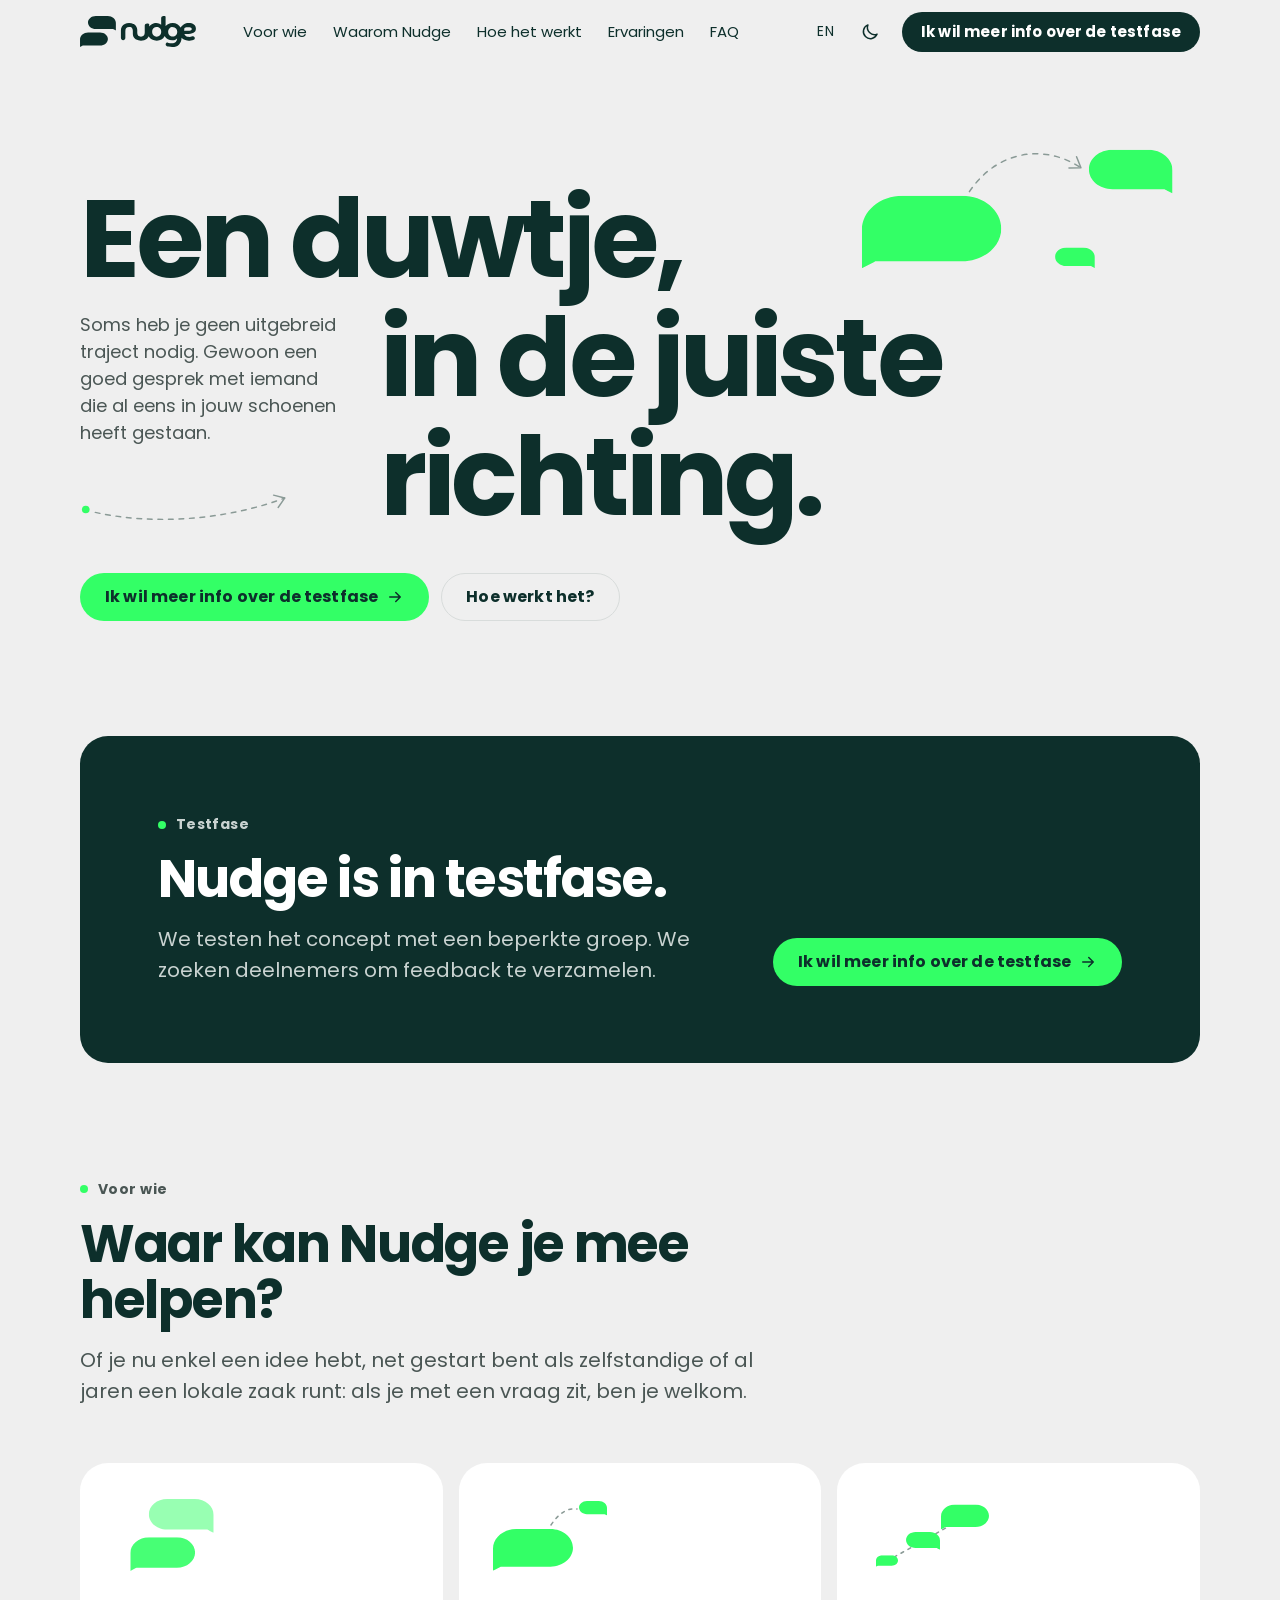
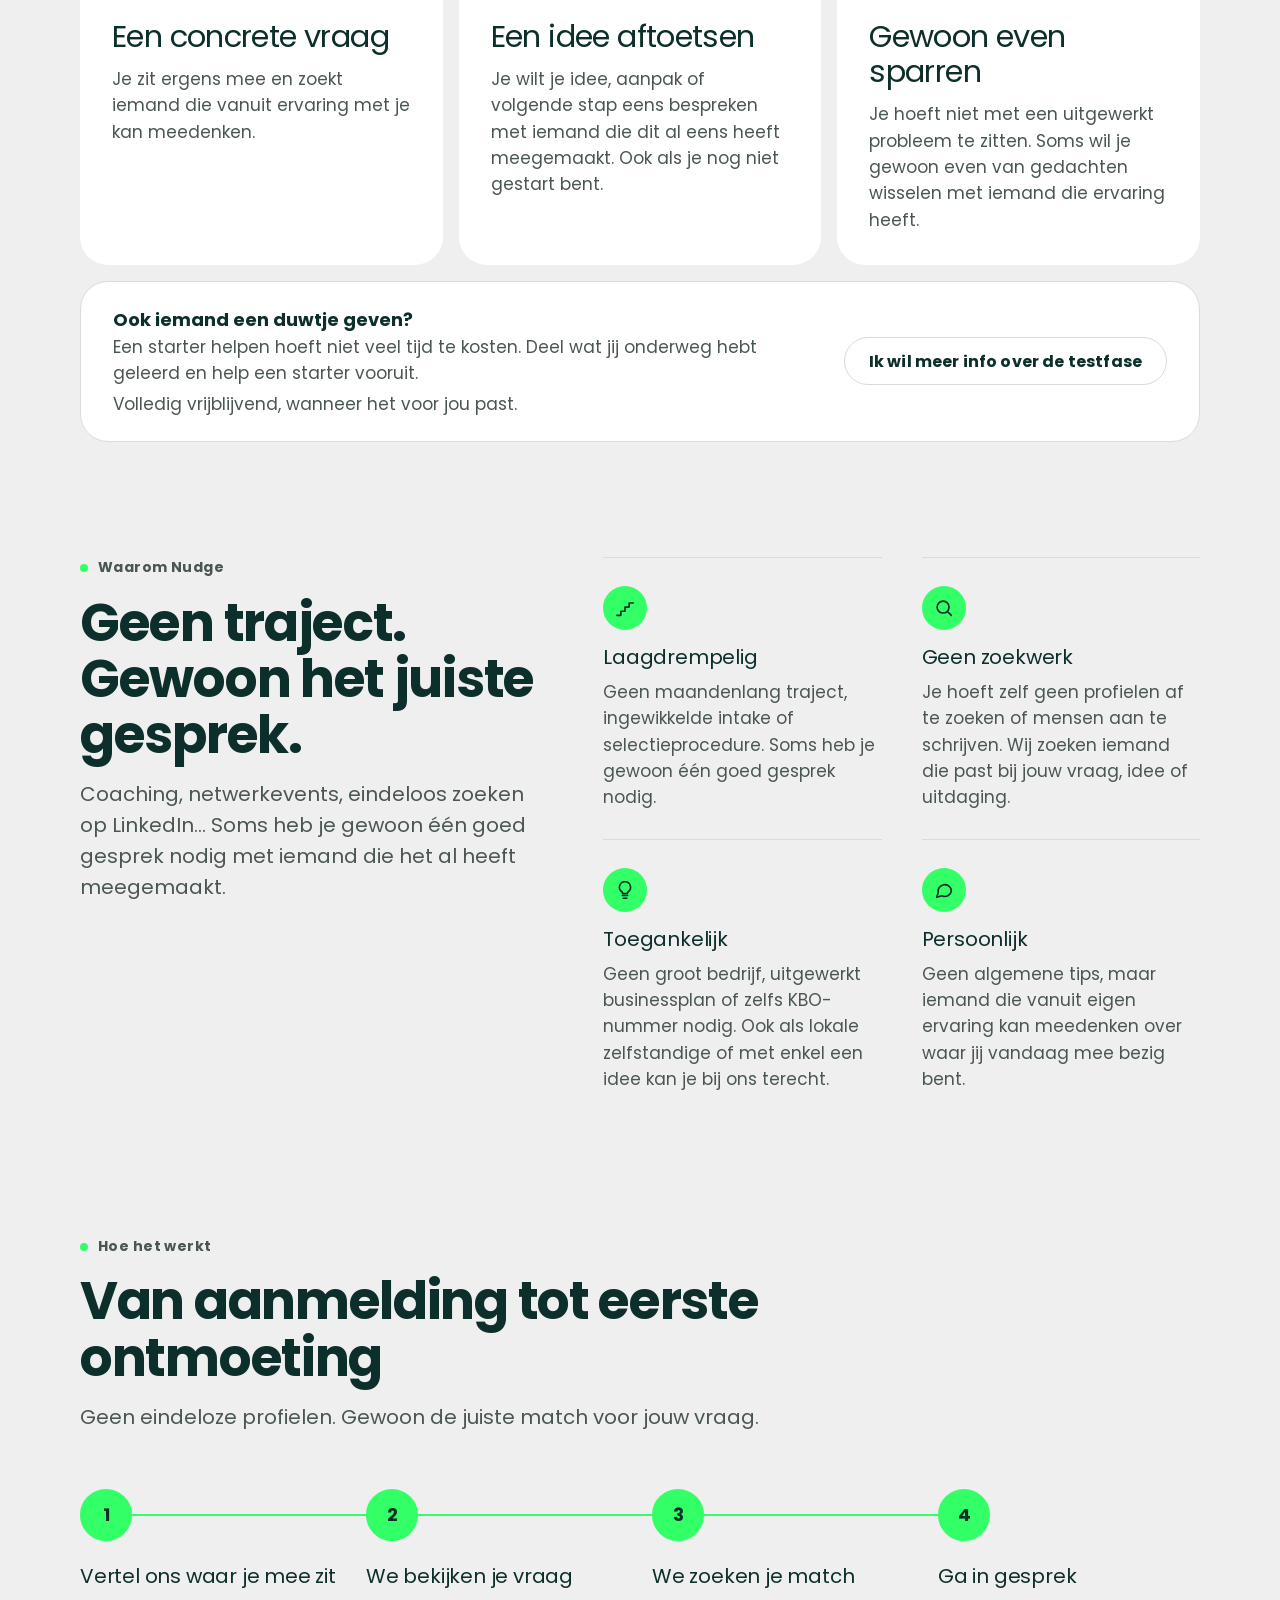
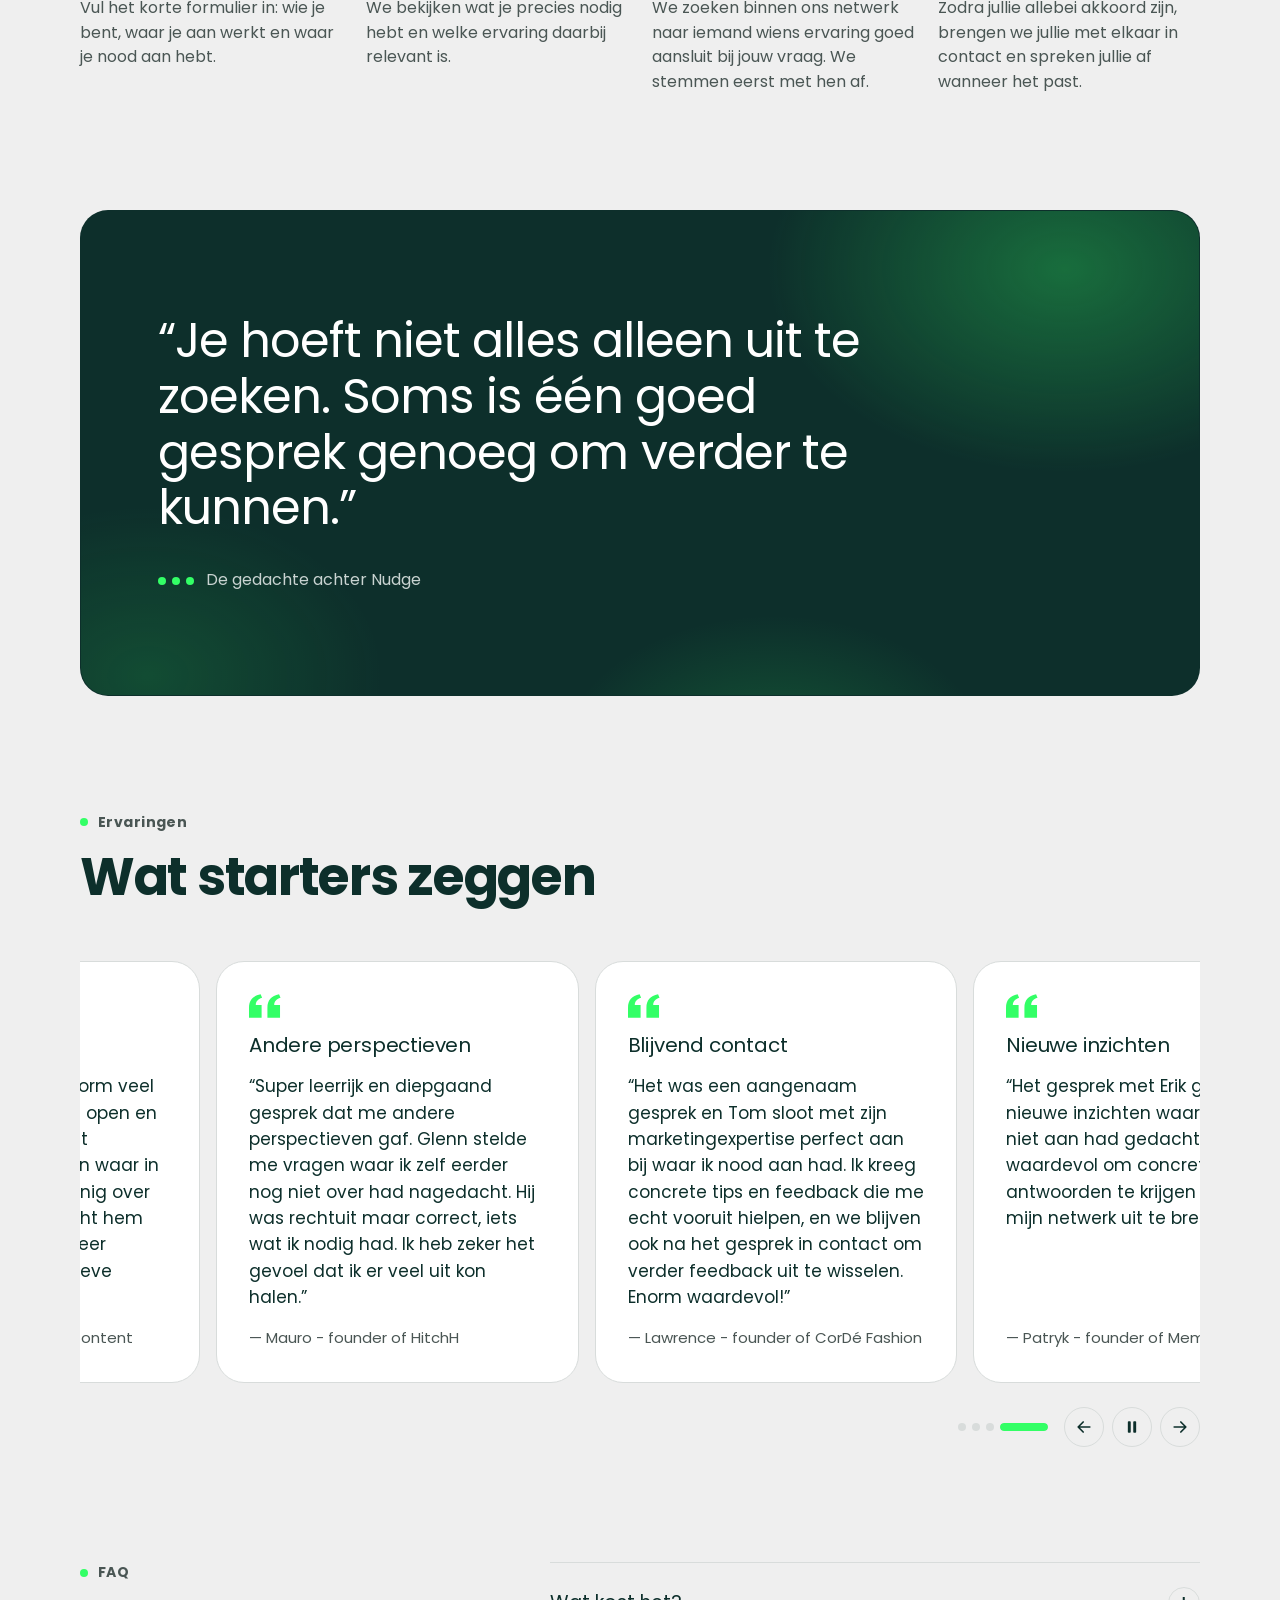
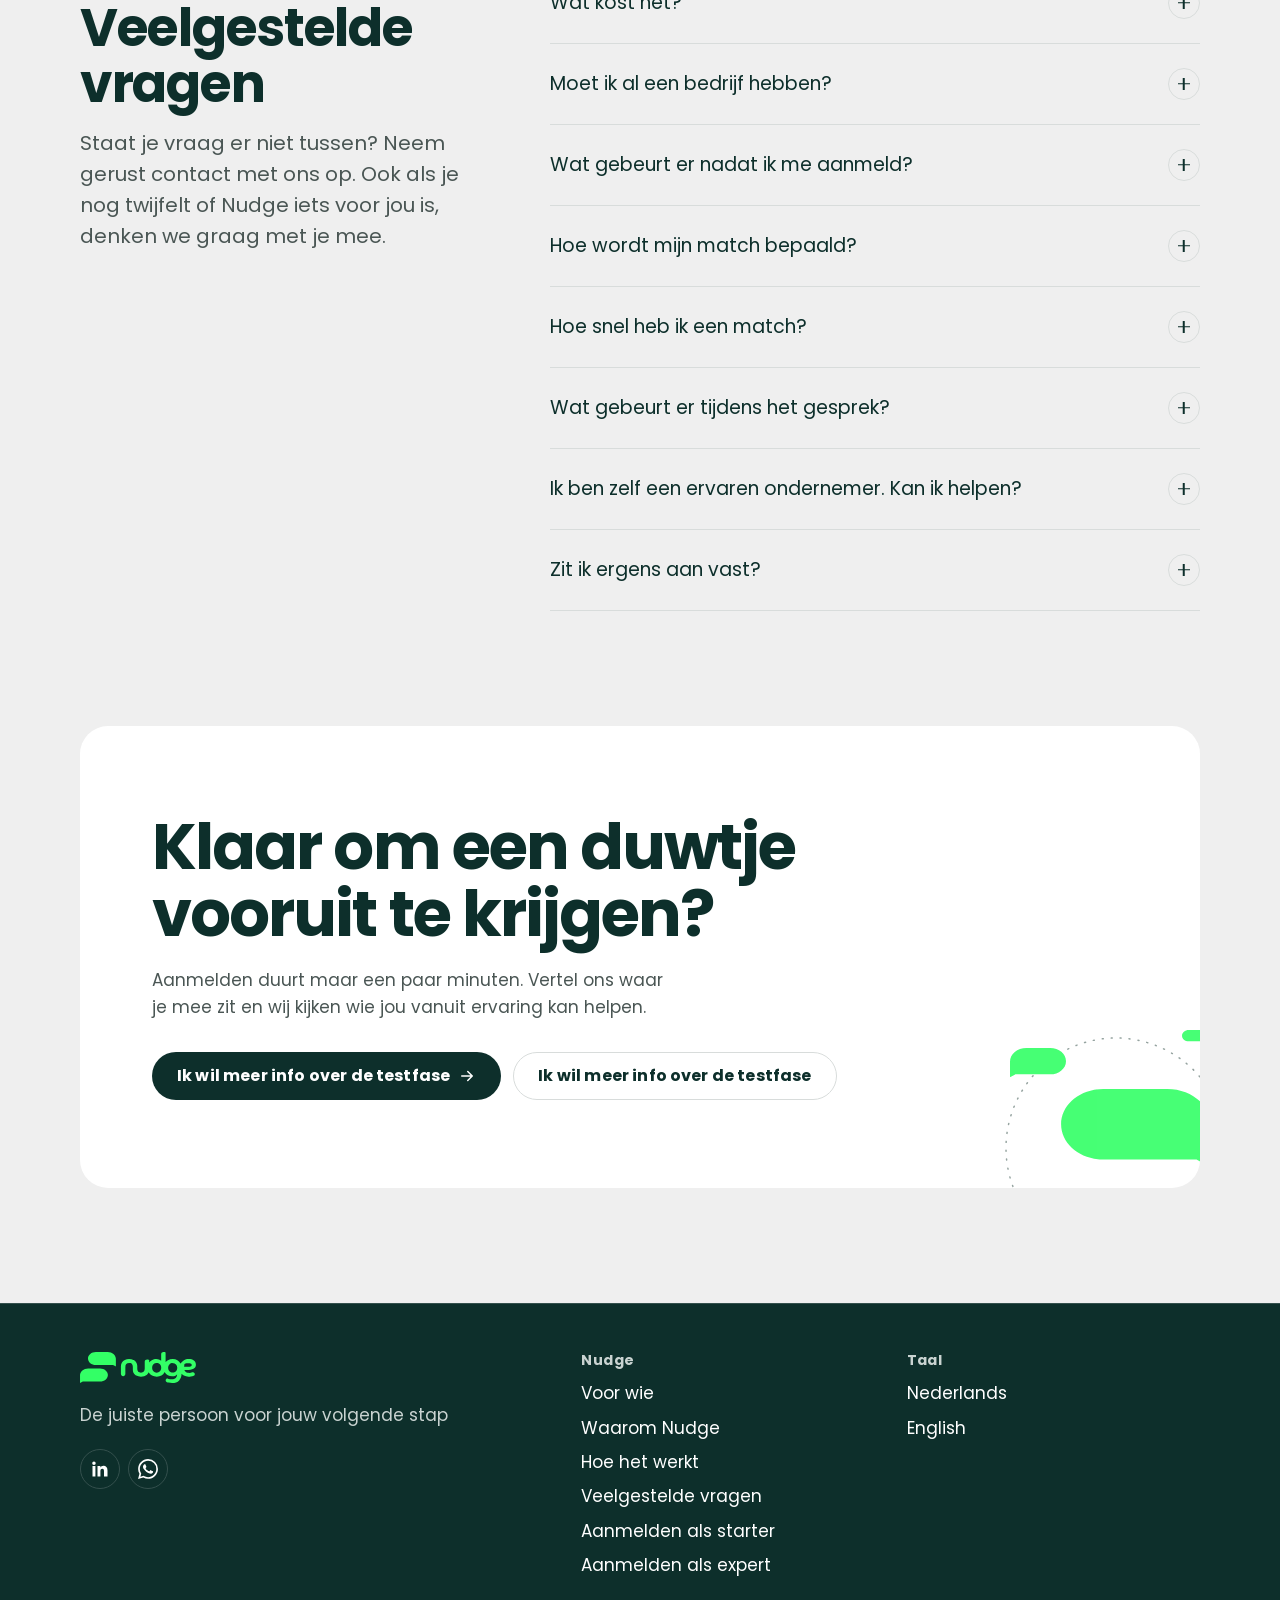
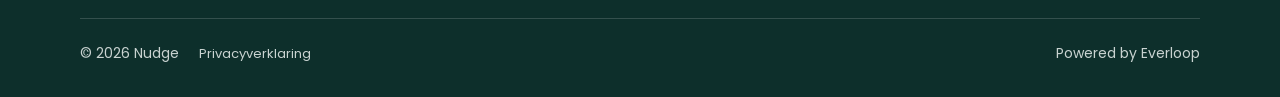
==== commit 2015437f: "Update founder titles in reviews" ====
--- a/index.html
+++ b/index.html
@@ -256,7 +256,7 @@
 							<svg class="review-mark" viewBox="0 0 33 24" aria-hidden="true"><path fill="currentColor" d="M0 24V14C0 6 4 1.5 12 0l1.5 3.5C9 5 7 7.5 7 11h6v13H0zm19 0V14c0-8 4-12.5 12-14l1.5 3.5C28 5 26 7.5 26 11h6v13H19z"/></svg>
 							<h3>Concrete contacten</h3>
 							<blockquote><p>“Het gesprek was beter dan verwacht. Bart begreep goed waar ik naar op zoek was en gaf me meteen concrete contacten mee. We hebben reeds afgesproken om eens in het echt samen te zitten om te zien wat we voor elkaar kunnen doen.”</p></blockquote>
-							<figcaption>— Stijn - founder Panoramiq</figcaption>
+							<figcaption>— Stijn - founder of Panoramiq</figcaption>
 						</figure>
 						<figure class="review">
 							<svg class="review-mark" viewBox="0 0 33 24" aria-hidden="true"><path fill="currentColor" d="M0 24V14C0 6 4 1.5 12 0l1.5 3.5C9 5 7 7.5 7 11h6v13H0zm19 0V14c0-8 4-12.5 12-14l1.5 3.5C28 5 26 7.5 26 11h6v13H19z"/></svg>
@@ -268,7 +268,7 @@
 							<svg class="review-mark" viewBox="0 0 33 24" aria-hidden="true"><path fill="currentColor" d="M0 24V14C0 6 4 1.5 12 0l1.5 3.5C9 5 7 7.5 7 11h6v13H0zm19 0V14c0-8 4-12.5 12-14l1.5 3.5C28 5 26 7.5 26 11h6v13H19z"/></svg>
 							<h3>Andere perspectieven</h3>
 							<blockquote><p>“Super leerrijk en diepgaand gesprek dat me andere perspectieven gaf. Glenn stelde me vragen waar ik zelf eerder nog niet over had nagedacht. Hij was rechtuit maar correct, iets wat ik nodig had. Ik heb zeker het gevoel dat ik er veel uit kon halen.”</p></blockquote>
-							<figcaption>— Mauro - founder HitchH</figcaption>
+							<figcaption>— Mauro - founder of HitchH</figcaption>
 						</figure>
 						<figure class="review">
 							<svg class="review-mark" viewBox="0 0 33 24" aria-hidden="true"><path fill="currentColor" d="M0 24V14C0 6 4 1.5 12 0l1.5 3.5C9 5 7 7.5 7 11h6v13H0zm19 0V14c0-8 4-12.5 12-14l1.5 3.5C28 5 26 7.5 26 11h6v13H19z"/></svg>
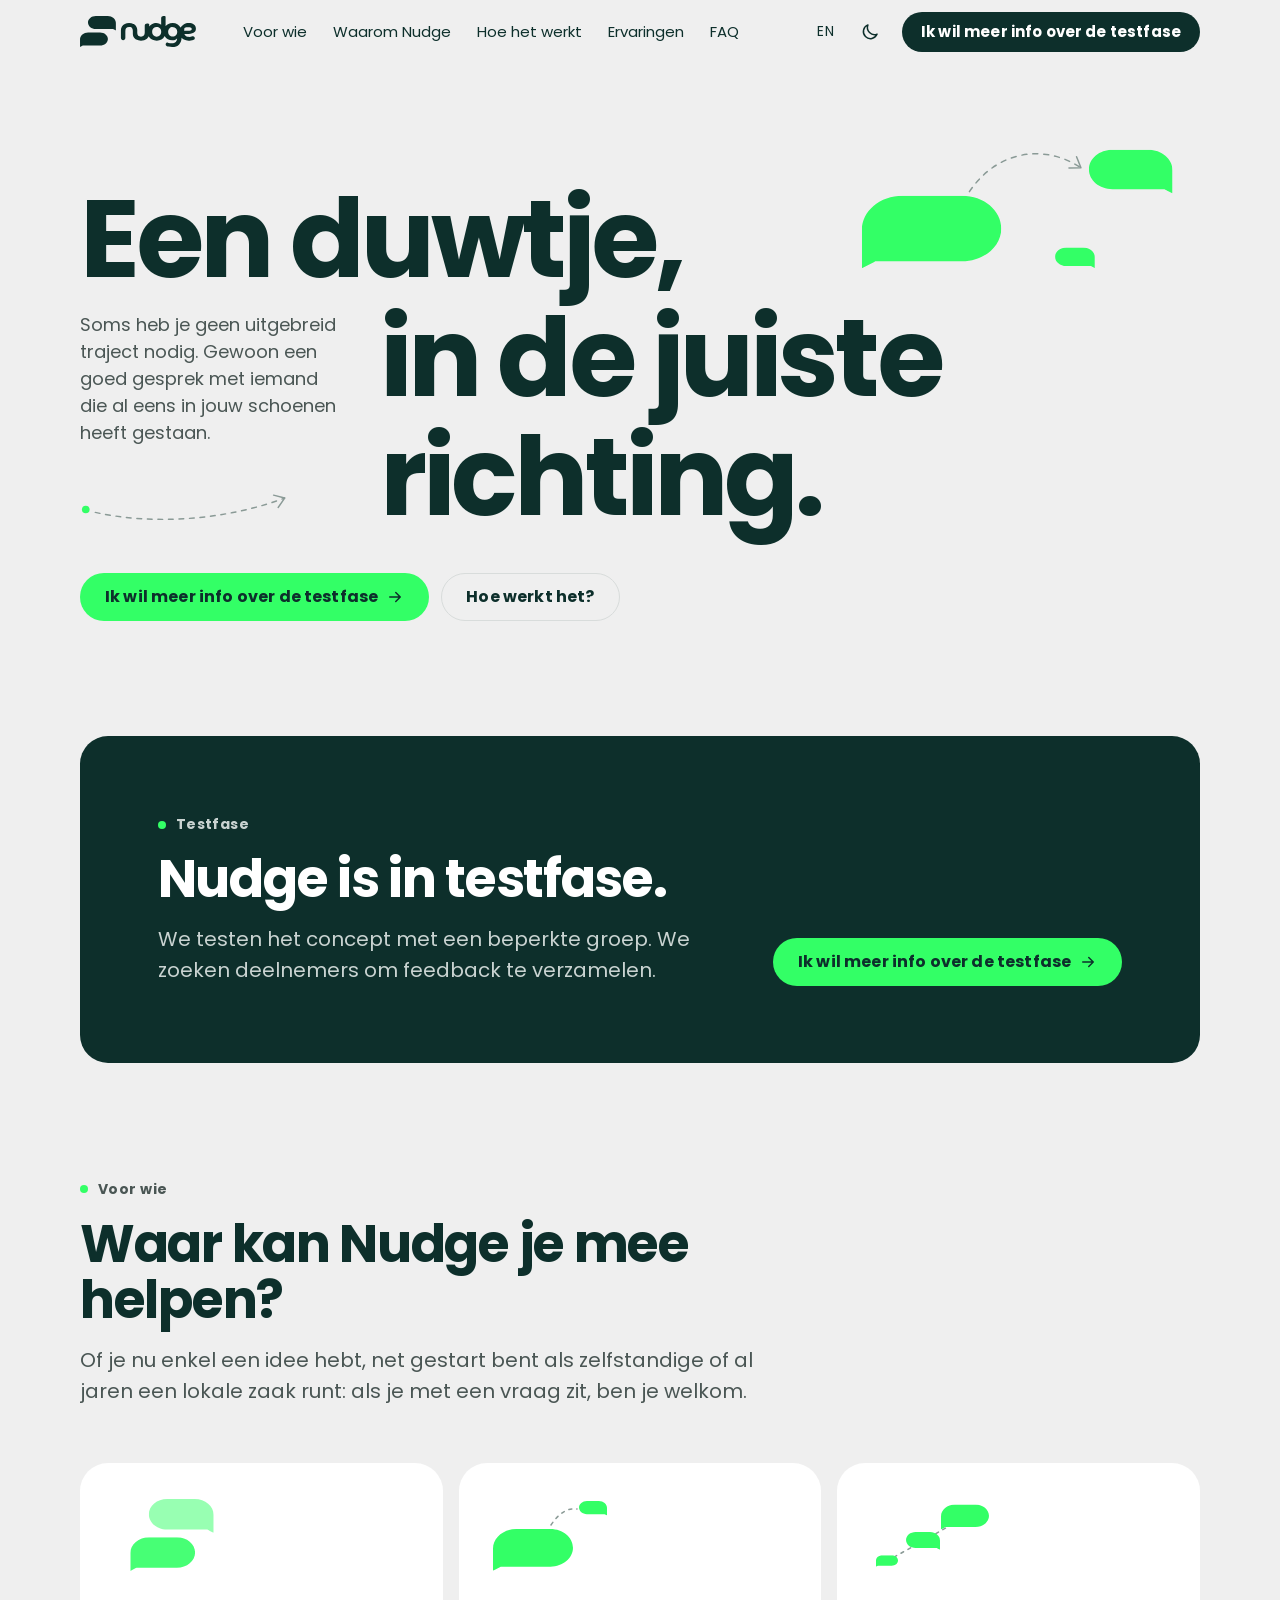
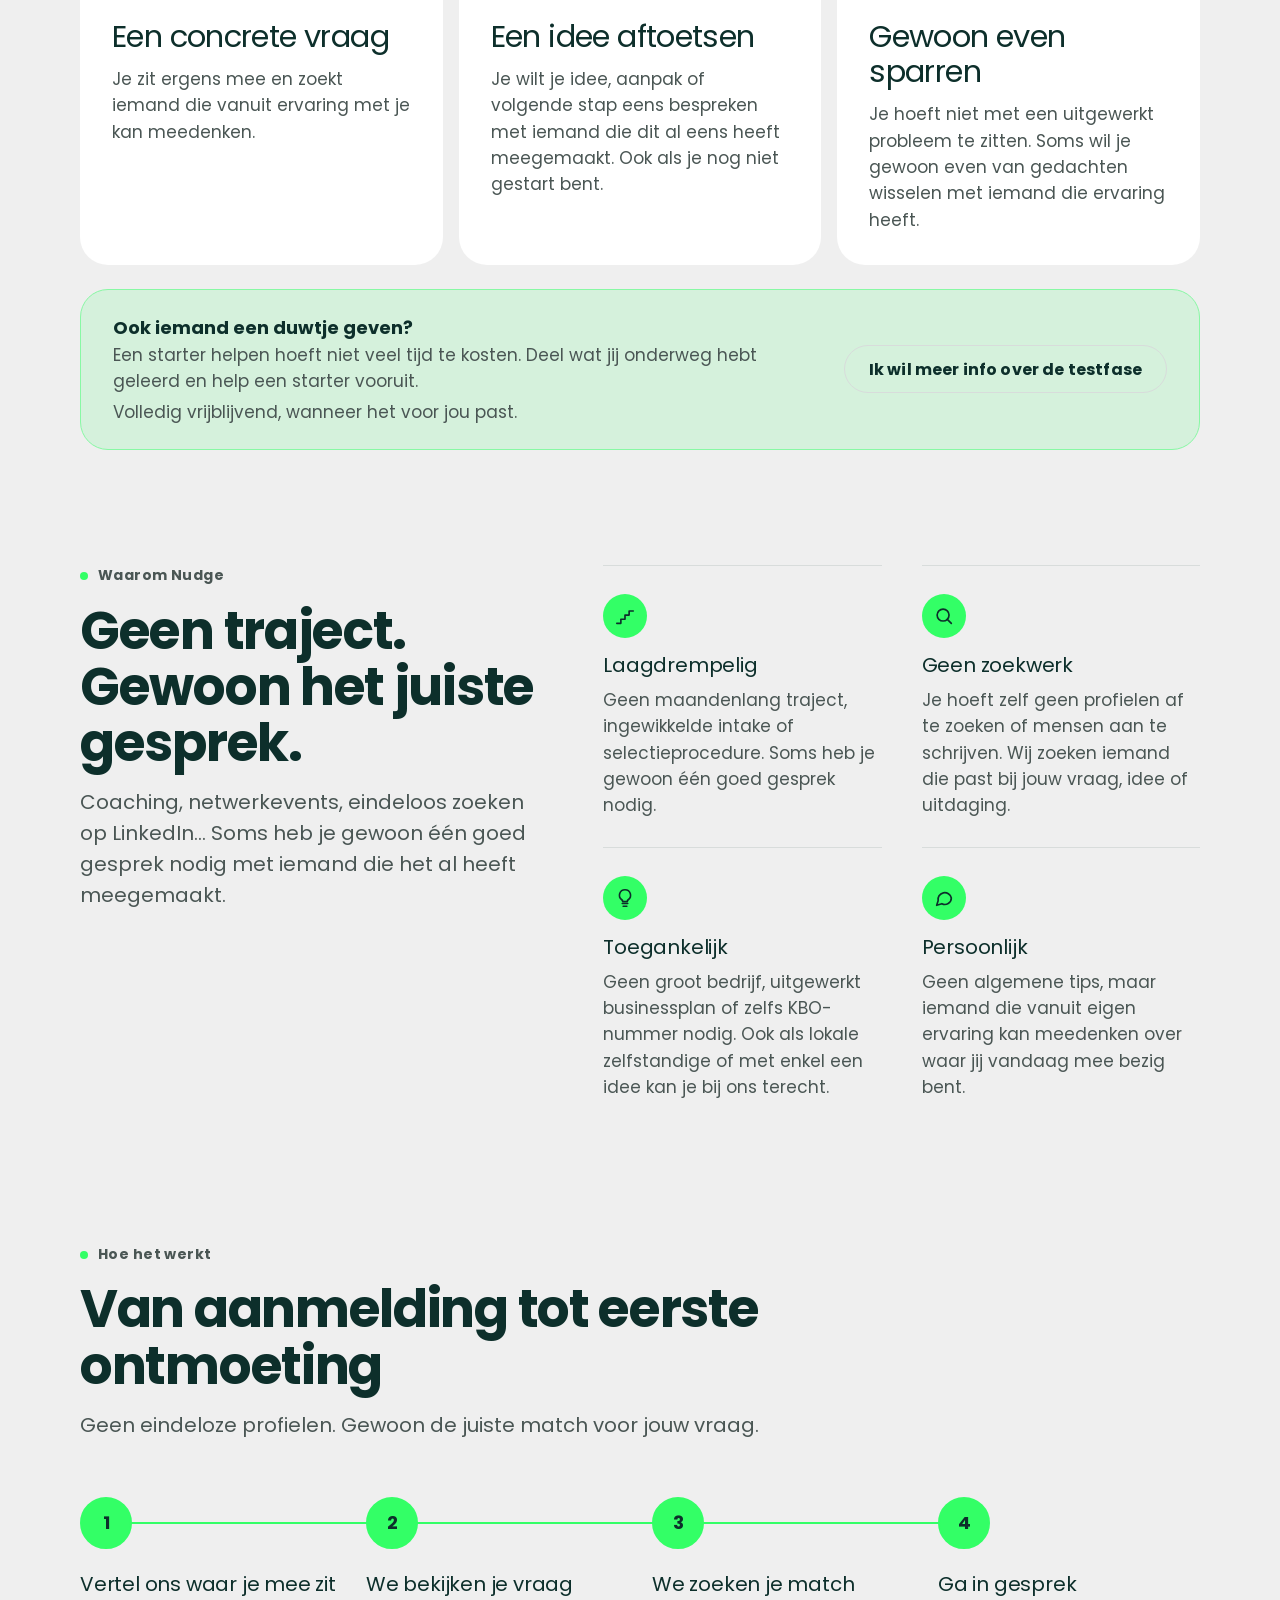
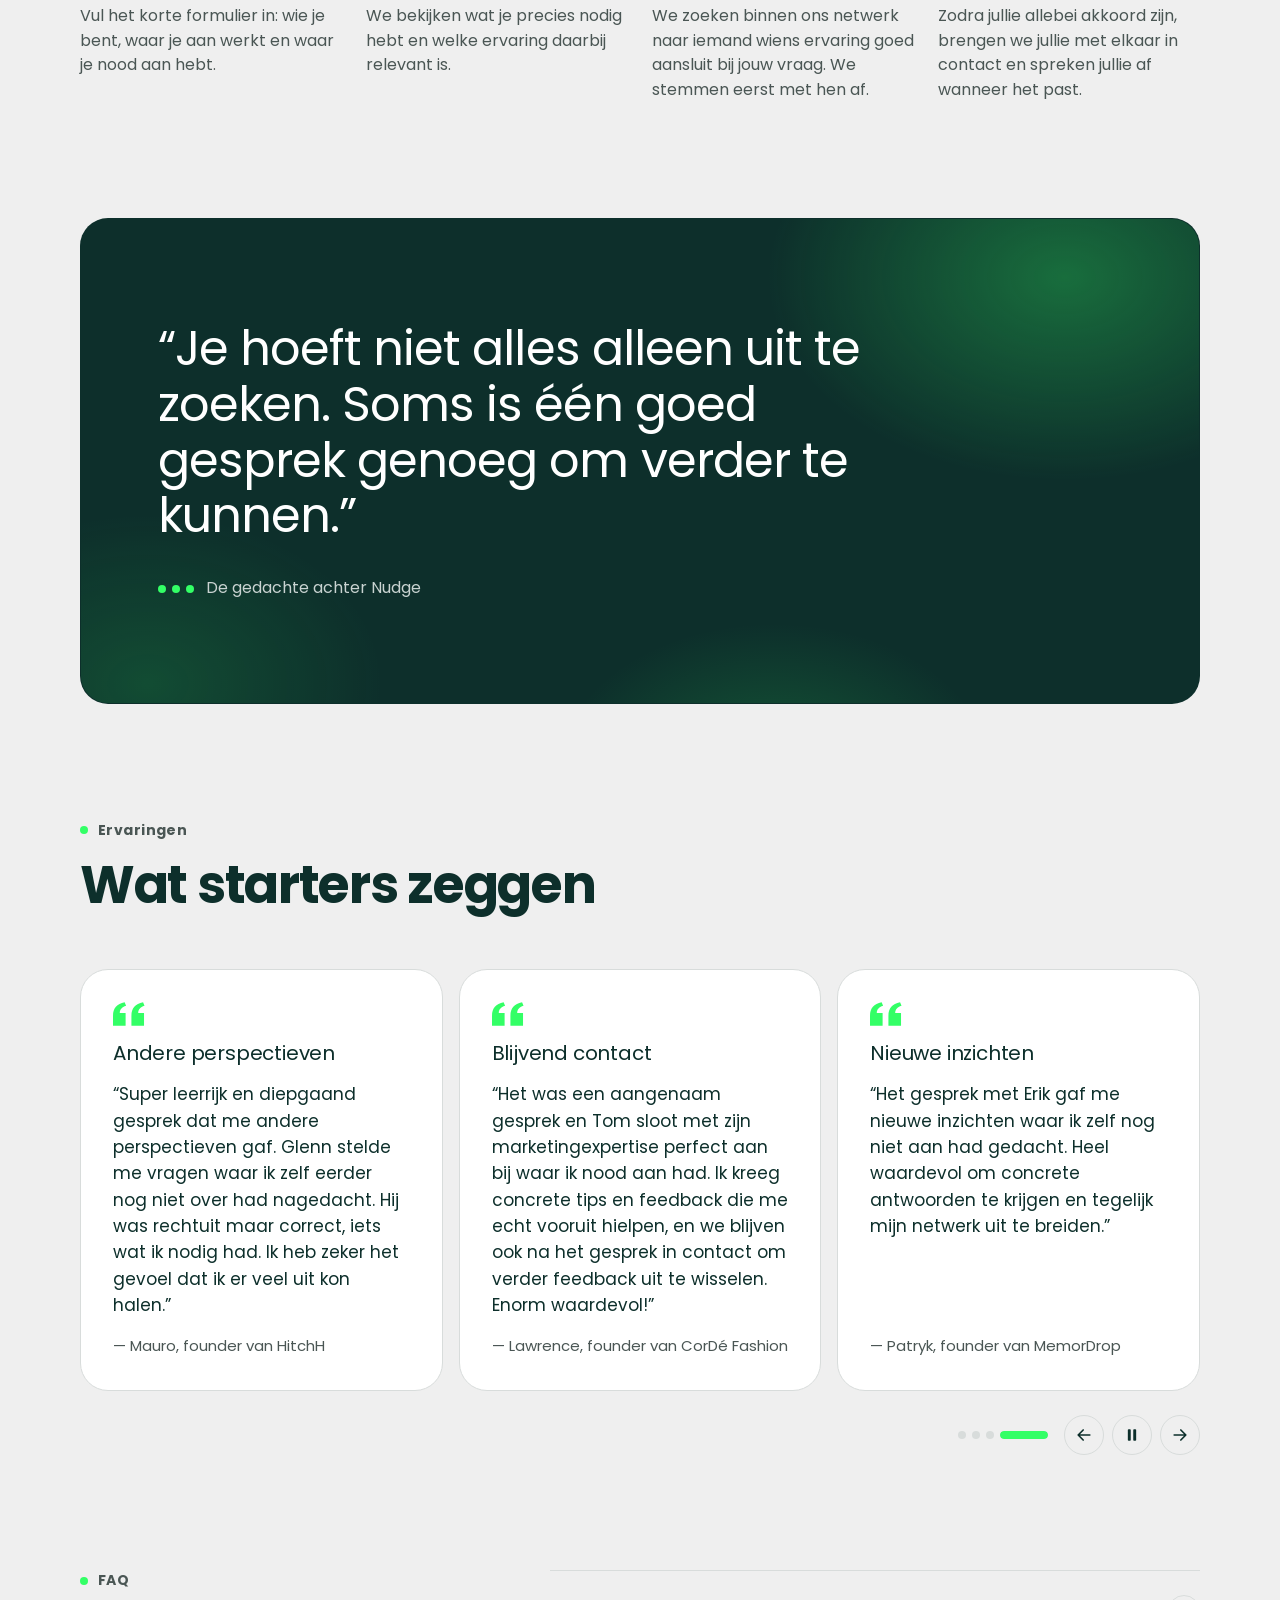
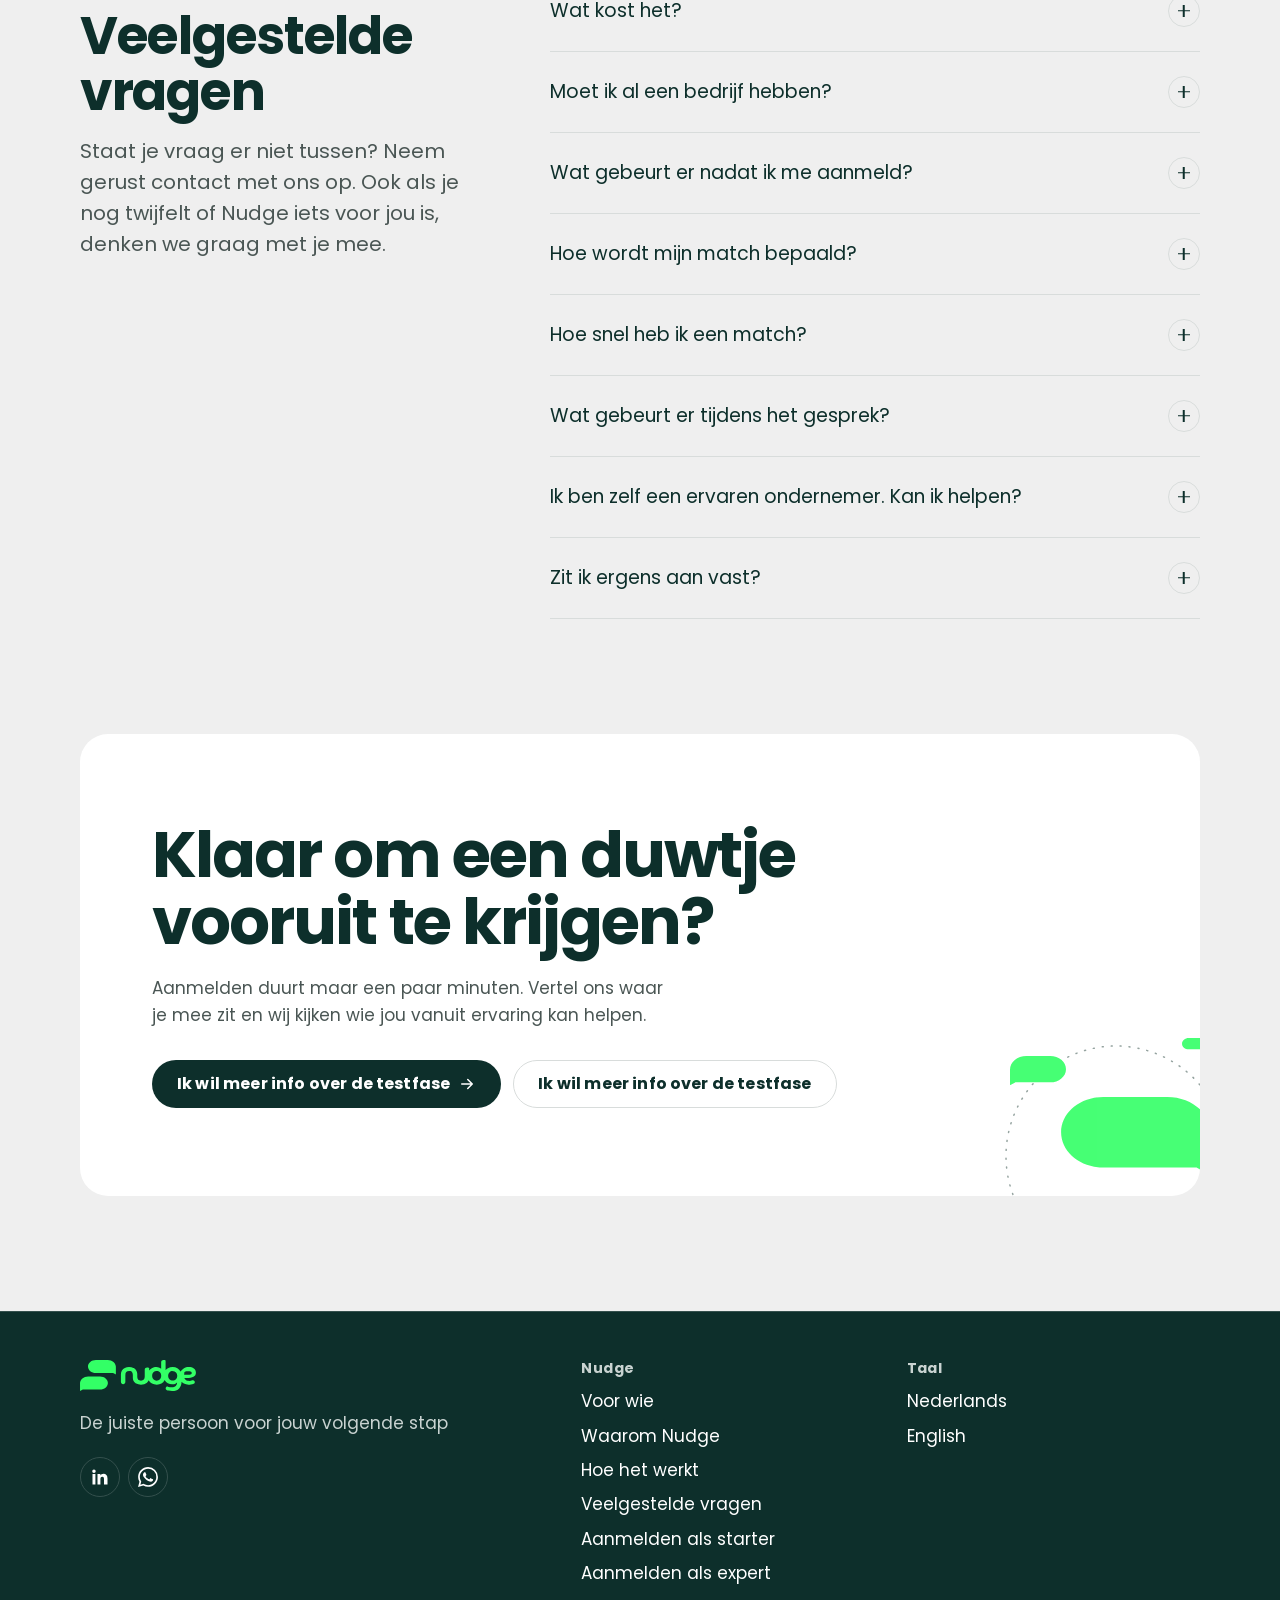
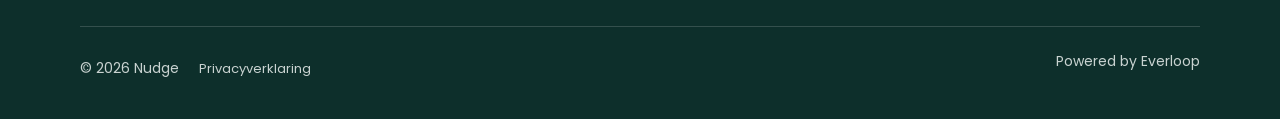
==== commit 18b5e205: "Gsm- en tabletversie, blok ervaren ondernemers en reviews" ====
--- a/index.html
+++ b/index.html
@@ -250,37 +250,37 @@
 							<svg class="review-mark" viewBox="0 0 33 24" aria-hidden="true"><path fill="currentColor" d="M0 24V14C0 6 4 1.5 12 0l1.5 3.5C9 5 7 7.5 7 11h6v13H0zm19 0V14c0-8 4-12.5 12-14l1.5 3.5C28 5 26 7.5 26 11h6v13H19z"/></svg>
 							<h3>Meteen toepasbaar</h3>
 							<blockquote><p>“Tom heeft veel kennis en ervaring in marketing, wat perfect aansloot bij wat ik nodig had. Hij gaf me zeer concrete en bruikbare tips die ik meteen kan toepassen, waardoor ik exact weet hoe ik nu verder kan.”</p></blockquote>
-							<figcaption>— Jarne - founder of Sitetanic</figcaption>
+							<figcaption>— Jarne, founder van Sitetanic</figcaption>
 						</figure>
 						<figure class="review">
 							<svg class="review-mark" viewBox="0 0 33 24" aria-hidden="true"><path fill="currentColor" d="M0 24V14C0 6 4 1.5 12 0l1.5 3.5C9 5 7 7.5 7 11h6v13H0zm19 0V14c0-8 4-12.5 12-14l1.5 3.5C28 5 26 7.5 26 11h6v13H19z"/></svg>
 							<h3>Concrete contacten</h3>
 							<blockquote><p>“Het gesprek was beter dan verwacht. Bart begreep goed waar ik naar op zoek was en gaf me meteen concrete contacten mee. We hebben reeds afgesproken om eens in het echt samen te zitten om te zien wat we voor elkaar kunnen doen.”</p></blockquote>
-							<figcaption>— Stijn - founder of Panoramiq</figcaption>
+							<figcaption>— Stijn, founder van Panoramiq</figcaption>
 						</figure>
 						<figure class="review">
 							<svg class="review-mark" viewBox="0 0 33 24" aria-hidden="true"><path fill="currentColor" d="M0 24V14C0 6 4 1.5 12 0l1.5 3.5C9 5 7 7.5 7 11h6v13H0zm19 0V14c0-8 4-12.5 12-14l1.5 3.5C28 5 26 7.5 26 11h6v13H19z"/></svg>
 							<h3>Echt gehoord</h3>
 							<blockquote><p>“Ik heb in een halfuur enorm veel geleerd. Kristof was heel open en eerlijk en voelde me echt gehoord. Hij gaf inzichten waar in mijn sector normaal weinig over gesproken wordt. Ik mocht hem ook altijd sturen als ik meer vragen had. Super positieve ervaring!”</p></blockquote>
-							<figcaption>— Yorn - founder Graaf en Content</figcaption>
+							<figcaption>— Yorn, founder van Graaf en Content</figcaption>
 						</figure>
 						<figure class="review">
 							<svg class="review-mark" viewBox="0 0 33 24" aria-hidden="true"><path fill="currentColor" d="M0 24V14C0 6 4 1.5 12 0l1.5 3.5C9 5 7 7.5 7 11h6v13H0zm19 0V14c0-8 4-12.5 12-14l1.5 3.5C28 5 26 7.5 26 11h6v13H19z"/></svg>
 							<h3>Andere perspectieven</h3>
 							<blockquote><p>“Super leerrijk en diepgaand gesprek dat me andere perspectieven gaf. Glenn stelde me vragen waar ik zelf eerder nog niet over had nagedacht. Hij was rechtuit maar correct, iets wat ik nodig had. Ik heb zeker het gevoel dat ik er veel uit kon halen.”</p></blockquote>
-							<figcaption>— Mauro - founder of HitchH</figcaption>
+							<figcaption>— Mauro, founder van HitchH</figcaption>
 						</figure>
 						<figure class="review">
 							<svg class="review-mark" viewBox="0 0 33 24" aria-hidden="true"><path fill="currentColor" d="M0 24V14C0 6 4 1.5 12 0l1.5 3.5C9 5 7 7.5 7 11h6v13H0zm19 0V14c0-8 4-12.5 12-14l1.5 3.5C28 5 26 7.5 26 11h6v13H19z"/></svg>
 							<h3>Blijvend contact</h3>
 							<blockquote><p>“Het was een aangenaam gesprek en Tom sloot met zijn marketingexpertise perfect aan bij waar ik nood aan had. Ik kreeg concrete tips en feedback die me echt vooruit hielpen, en we blijven ook na het gesprek in contact om verder feedback uit te wisselen. Enorm waardevol!”</p></blockquote>
-							<figcaption>— Lawrence - founder of CorDé Fashion</figcaption>
+							<figcaption>— Lawrence, founder van CorDé Fashion</figcaption>
 						</figure>
 						<figure class="review">
 							<svg class="review-mark" viewBox="0 0 33 24" aria-hidden="true"><path fill="currentColor" d="M0 24V14C0 6 4 1.5 12 0l1.5 3.5C9 5 7 7.5 7 11h6v13H0zm19 0V14c0-8 4-12.5 12-14l1.5 3.5C28 5 26 7.5 26 11h6v13H19z"/></svg>
 							<h3>Nieuwe inzichten</h3>
 							<blockquote><p>“Het gesprek met Erik gaf me nieuwe inzichten waar ik zelf nog niet aan had gedacht. Heel waardevol om concrete antwoorden te krijgen en tegelijk mijn netwerk uit te breiden.”</p></blockquote>
-							<figcaption>— Patryk - founder of MemorDrop</figcaption>
+							<figcaption>— Patryk, founder van MemorDrop</figcaption>
 						</figure>
 					</div>
 					<div class="review-controls">
--- a/assets/css/style.css
+++ b/assets/css/style.css
@@ -58,6 +58,8 @@
   --quote-bg: var(--surface-dark);
   --quote-border: transparent;
   --form-surface: var(--white);
+  --note-bg: color-mix(in srgb, var(--neon) 14%, var(--bg));
+  --note-border: color-mix(in srgb, var(--neon) 55%, var(--bg));
   --focus: var(--accent-ink);
   --moon-display: block;
   --sun-display: none;
@@ -95,6 +97,8 @@
     --link: var(--accent-ink);
     --doodle: var(--gray-doodle-dark);
     --quote-border: var(--gray-border-dark);
+    --note-bg: color-mix(in srgb, var(--neon) 7%, var(--black));
+    --note-border: color-mix(in srgb, var(--neon) 30%, var(--black));
     --focus: var(--accent-ink);
     --moon-display: none;
     --sun-display: block;
@@ -125,6 +129,8 @@
   --link: var(--accent-ink);
   --doodle: var(--gray-doodle-dark);
   --quote-border: var(--gray-border-dark);
+  --note-bg: color-mix(in srgb, var(--neon) 7%, var(--black));
+  --note-border: color-mix(in srgb, var(--neon) 30%, var(--black));
   --focus: var(--accent-ink);
   --moon-display: none;
   --sun-display: block;
@@ -207,6 +213,7 @@
   display: inline-flex;
   align-items: center;
   justify-content: center;
+  text-align: center;
   gap: 8px;
   min-height: 48px;
   padding: 12px 24px;
@@ -539,7 +546,16 @@
 .cards {
   display: grid;
   gap: 16px;
-  grid-template-columns: repeat(auto-fit, minmax(260px, 1fr));
+  grid-template-columns: minmax(0, 1fr);
+}
+@media (min-width: 600px) {
+  .cards { grid-template-columns: repeat(2, minmax(0, 1fr)); }
+  .cards .card:last-child:nth-child(odd) { grid-column: 1 / -1; }
+  .cards .card:last-child:nth-child(odd) p { max-width: 52ch; }
+}
+@media (min-width: 900px) {
+  .cards { grid-template-columns: repeat(3, minmax(0, 1fr)); }
+  .cards .card:last-child:nth-child(odd) { grid-column: auto; }
 }
 .card {
   display: flex;
@@ -567,11 +583,11 @@
   align-items: center;
   justify-content: space-between;
   gap: 16px 32px;
-  margin-top: 16px;
+  margin-top: 24px;
   padding: 24px 32px;
-  border: 1px solid var(--border);
+  border: 1px solid var(--note-border);
   border-radius: var(--radius-lg);
-  background: var(--surface);
+  background: var(--note-bg);
 }
 .note-row p { color: var(--text-muted); }
 .note-row strong { display: block; color: var(--text); font-size: 1.125rem; font-weight: 700; }
@@ -1016,7 +1032,7 @@
   font-size: 0.875rem;
 }
 .footer-bottom ul { display: flex; gap: 24px; padding: 0; list-style: none; }
-.footer-legal { margin-left: 16px; color: inherit; font-size: 0.8125rem; text-decoration: none; }
+.footer-legal { display: inline-block; margin-left: 16px; padding-block: 8px; color: inherit; font-size: 0.8125rem; text-decoration: none; }
 .footer-legal:hover { text-decoration: underline; }
 
 /* ---------- Sign-up page ---------- */
@@ -1121,6 +1137,25 @@
 .legal li::marker { color: var(--accent-ink); }
 .legal strong { color: var(--text); font-weight: 700; }
 
+/* ---------- Tablet & phone ---------- */
+/* Reviews: 2 in view on tablets, 1 on phones (with a peek of the next one, so it's clear you can swipe). */
+@media (max-width: 1023px) {
+  .review { flex-basis: calc((100% - 16px) / 2); }
+}
+@media (max-width: 599px) {
+  .review { flex-basis: 86%; padding: 24px; }
+
+  .card { gap: 8px; }
+  .card-art { width: 96px; height: 64px; }
+  .card h3 { margin-top: 16px; }
+  .note-row { padding: 24px; }
+  .faq .answer { padding-right: 0; }
+
+  /* Sub-pages: the test bar sits in the sticky header, so keep it to one line. */
+  .test-bar p { font-size: 0.875rem; }
+  .test-bar-more { display: none; }
+}
+
 /* ---------- Reveal ---------- */
 .js .reveal {
   opacity: 0;
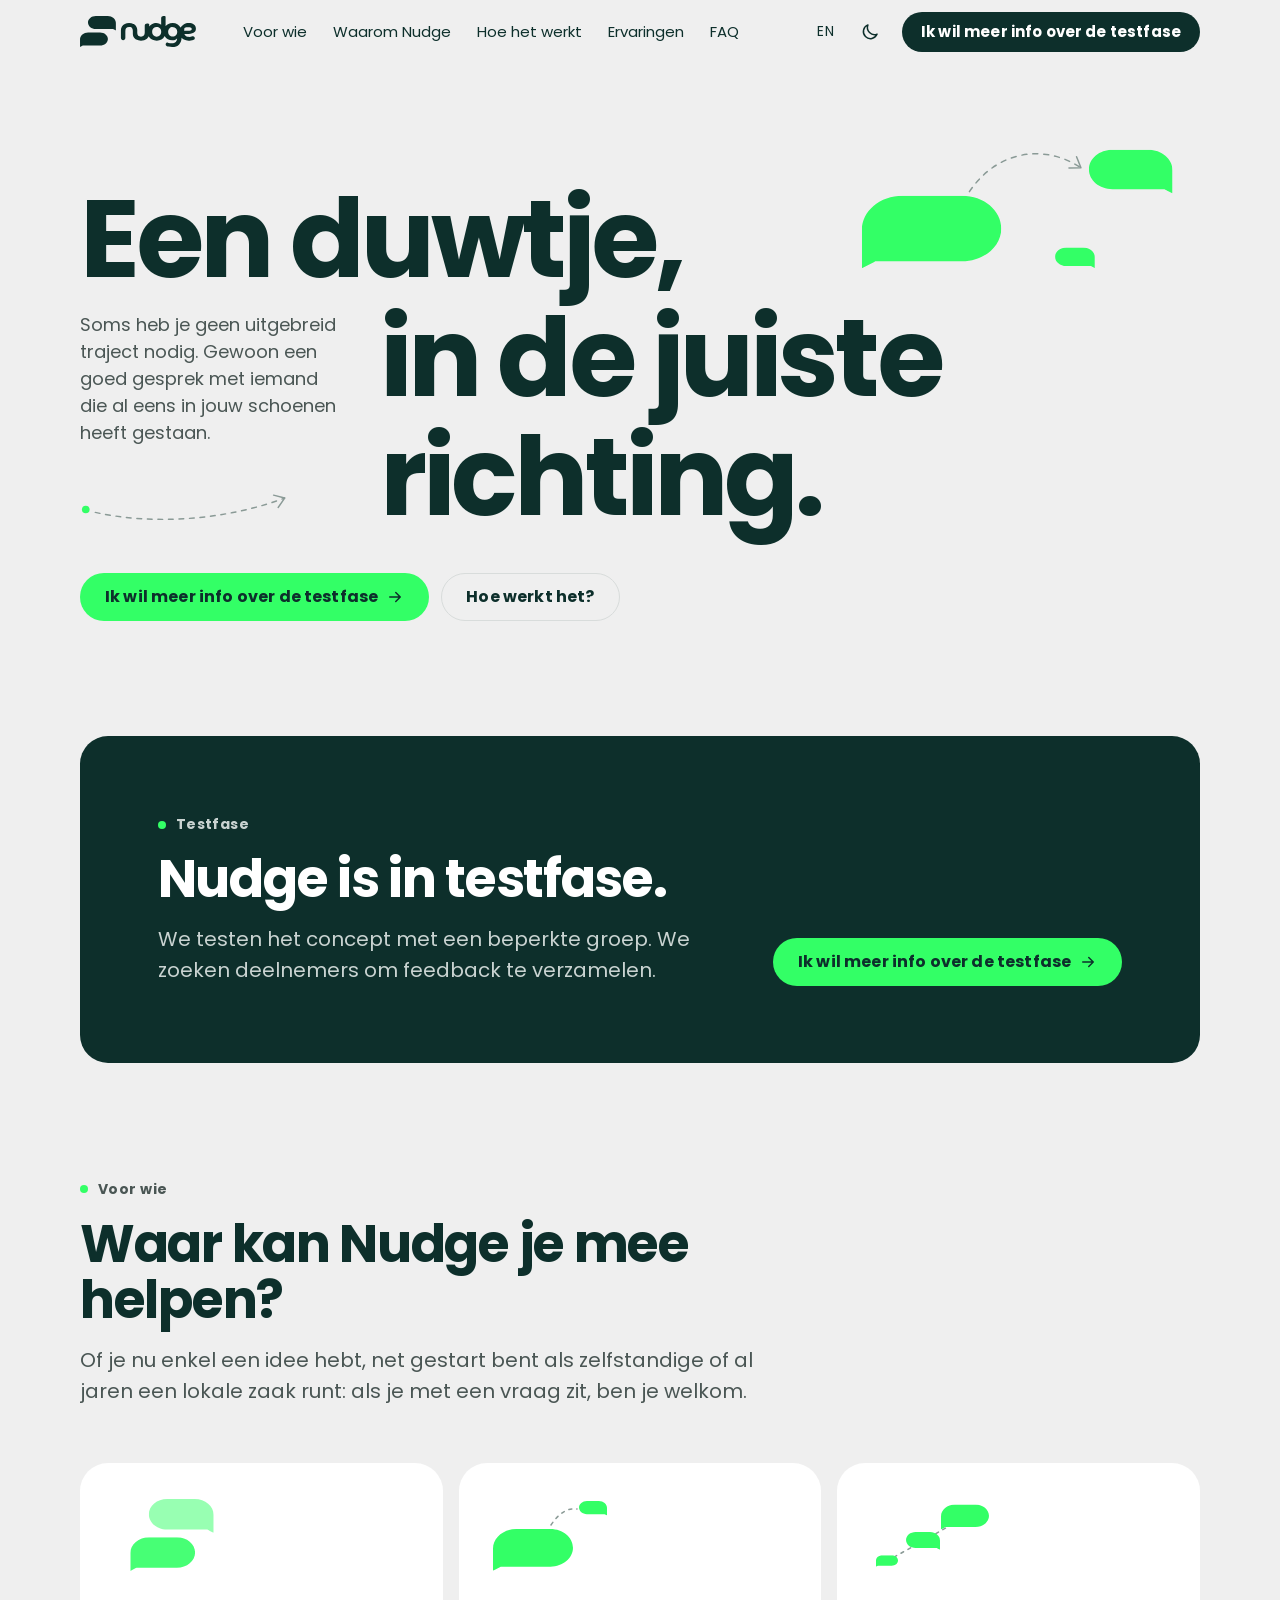
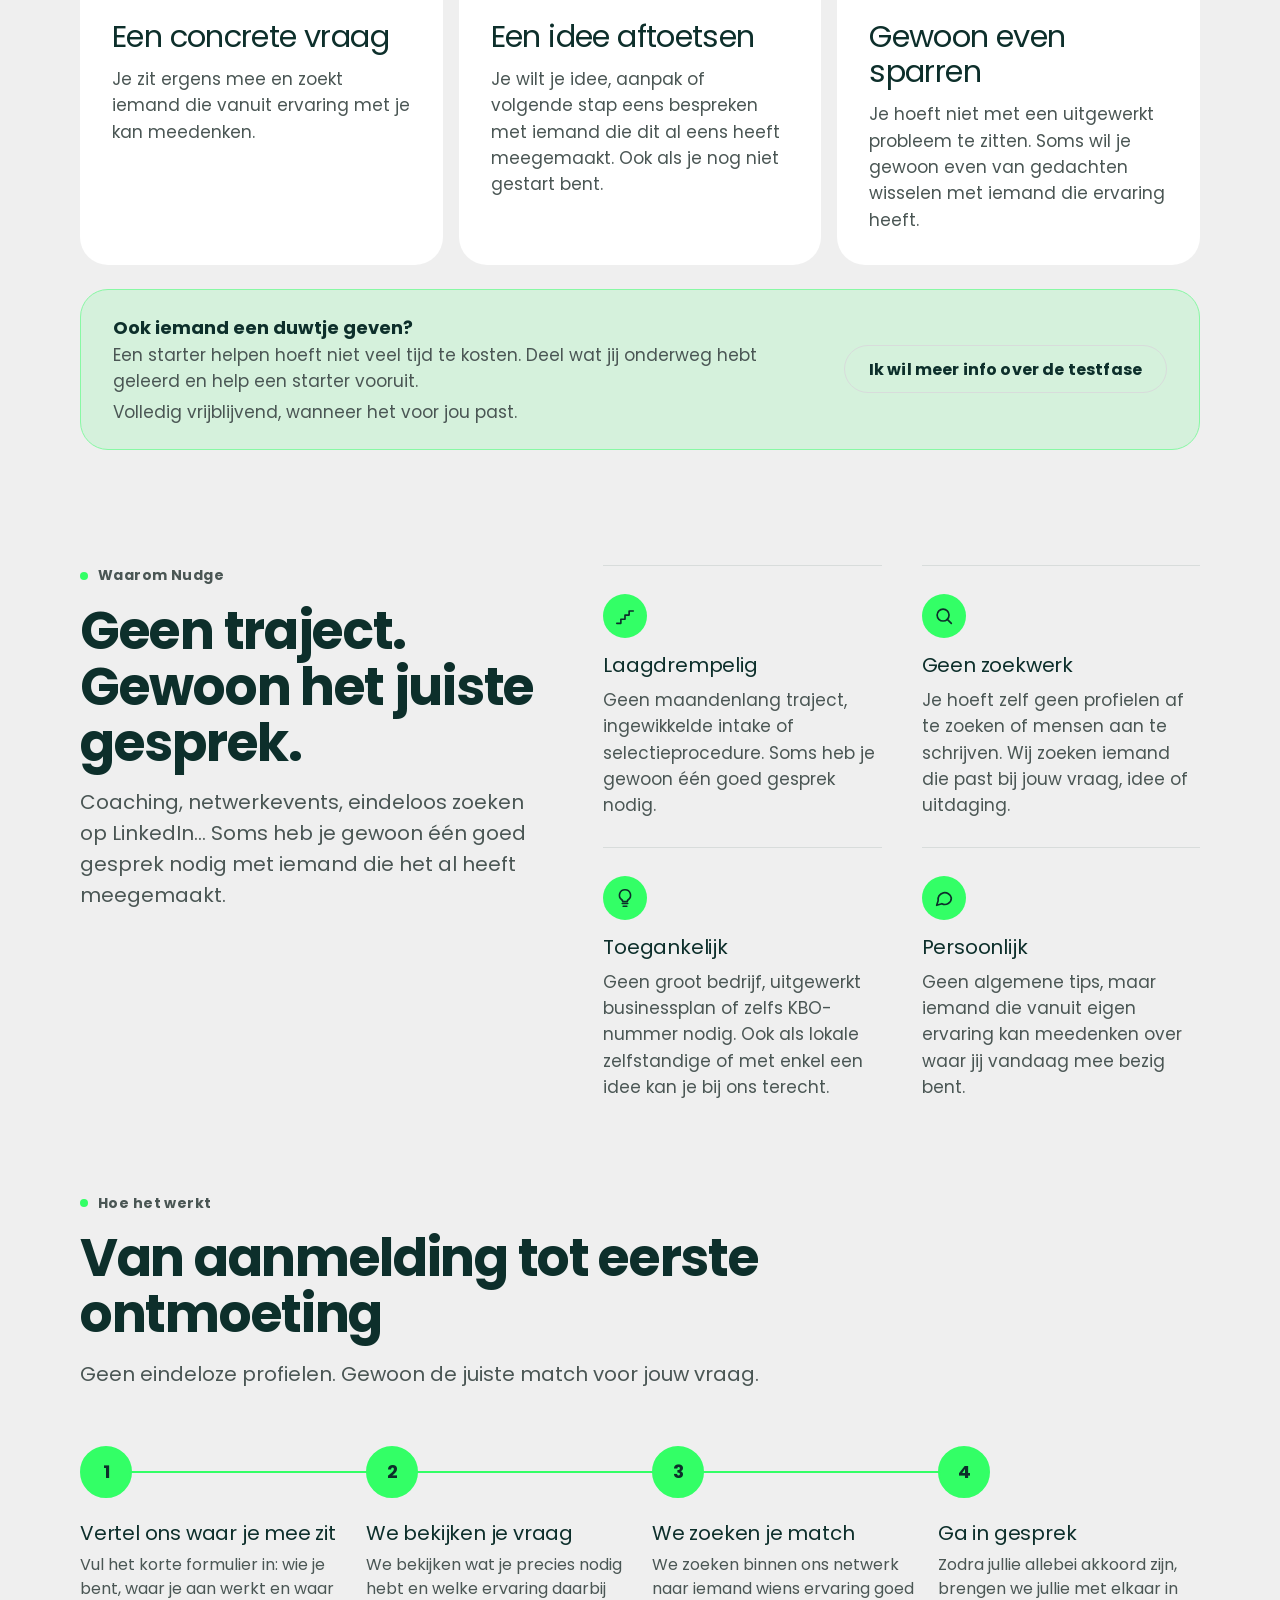
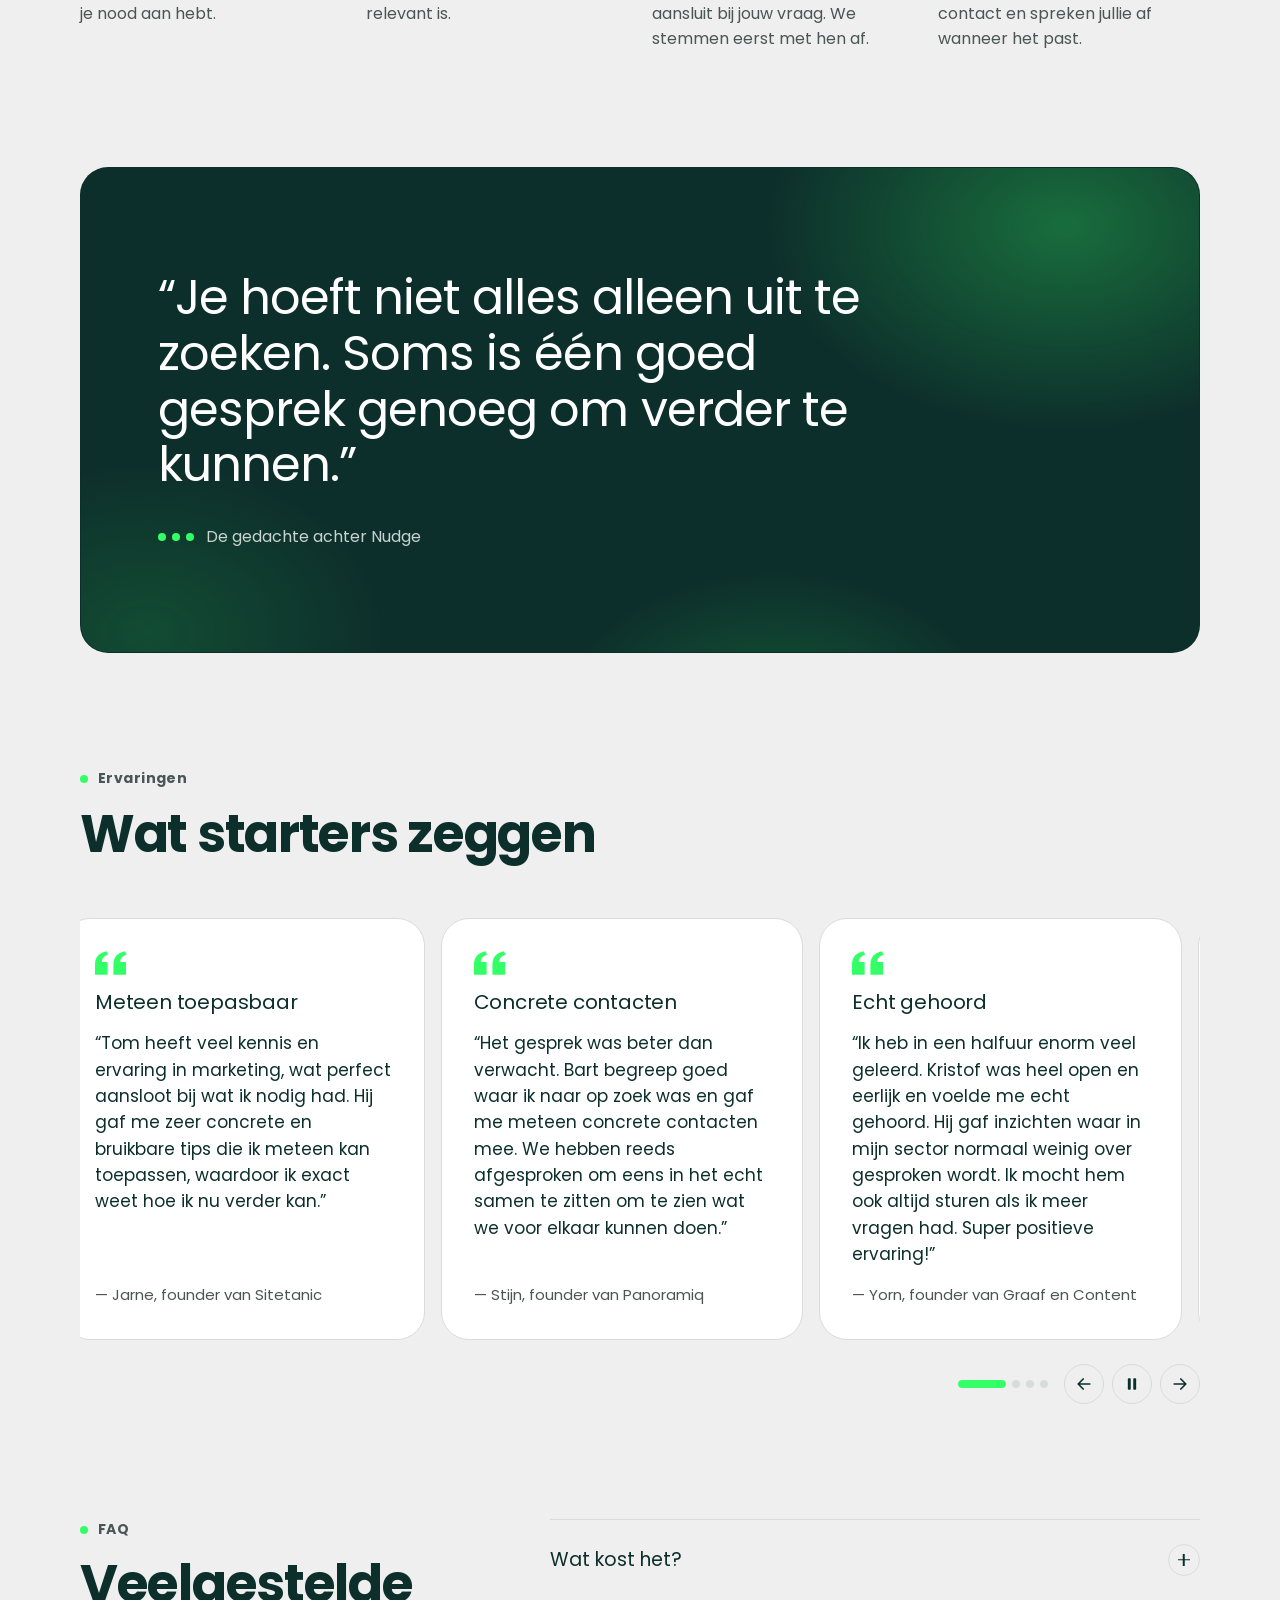
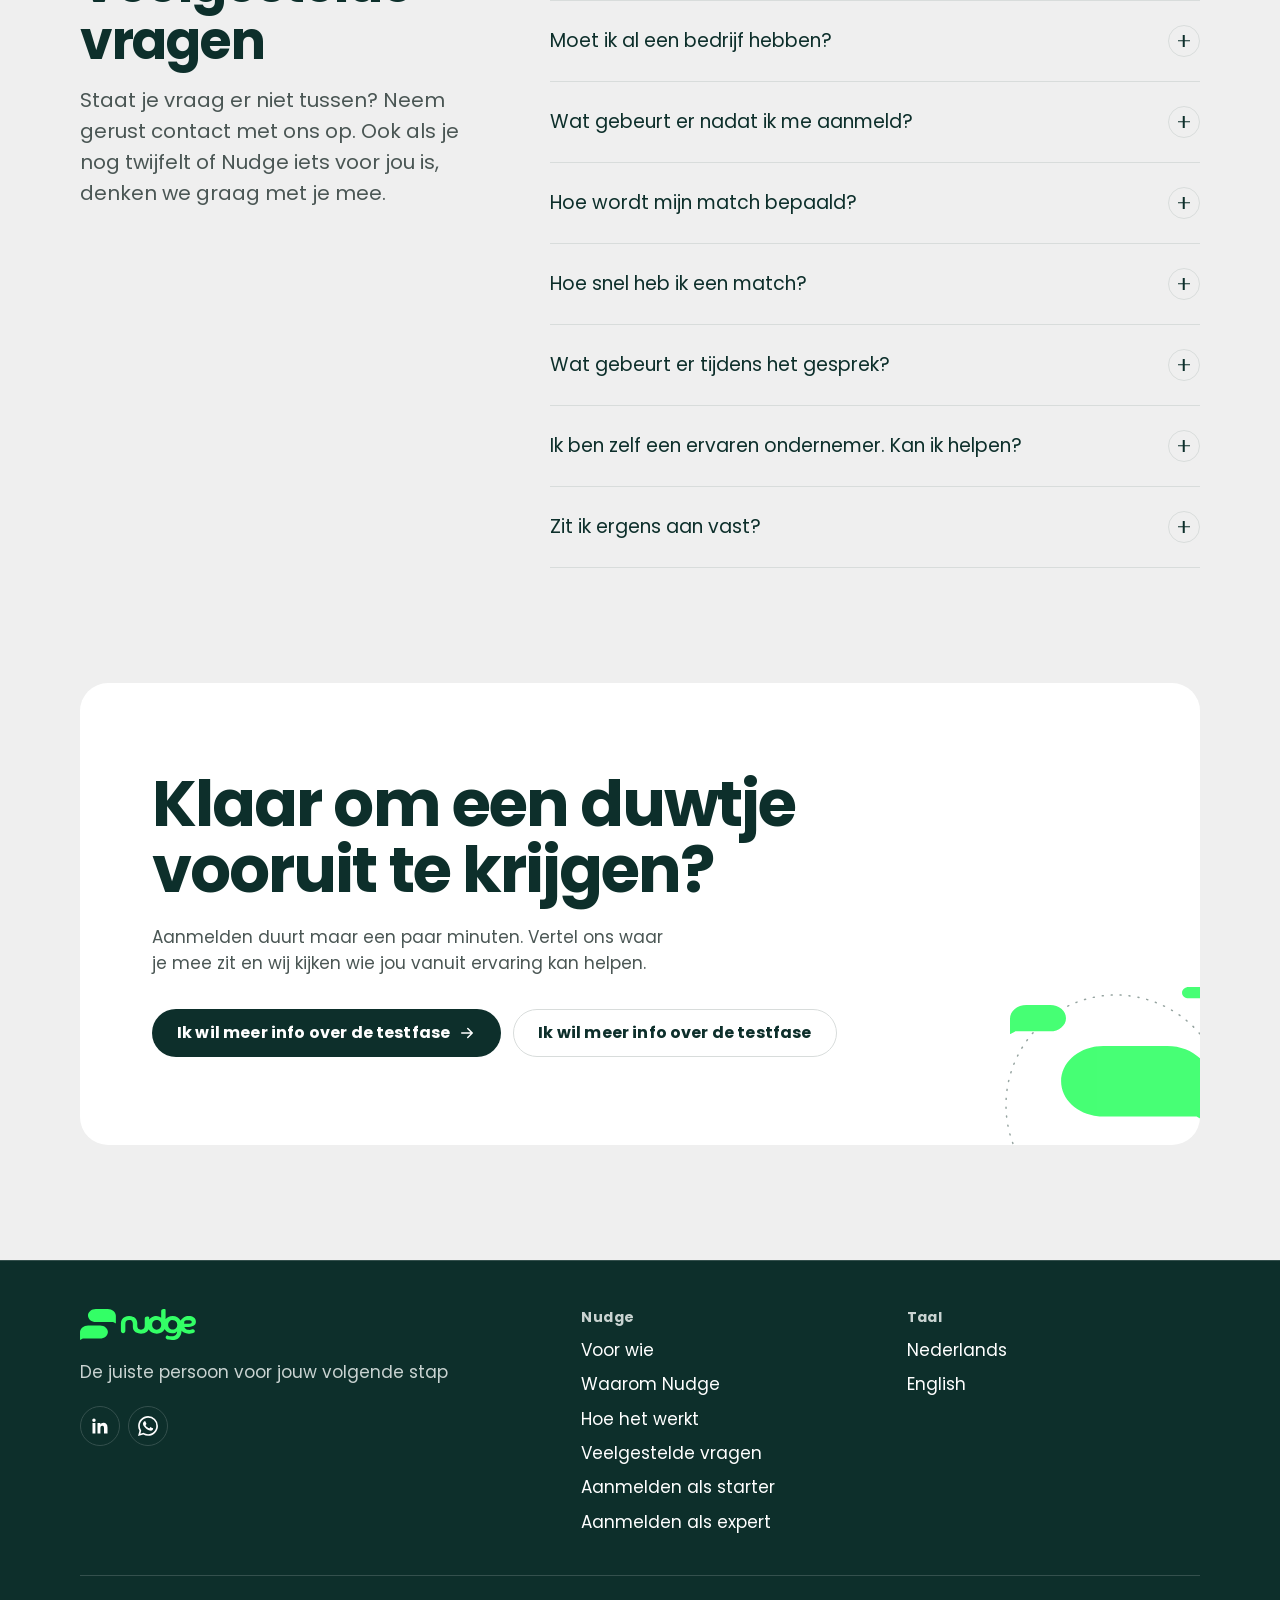
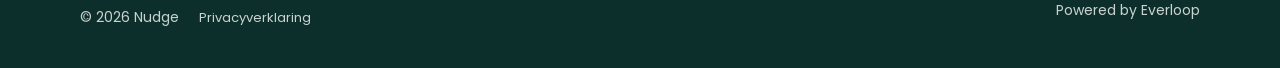
==== commit 2cc4488b: "Regeleinde verkleinen" ====
--- a/index.html
+++ b/index.html
@@ -142,7 +142,7 @@
 		</section>
 
 		<!-- Waarom Nudge -->
-		<section id="waarom-nudge" class="section">
+		<section id="waarom-nudge" class="section why-section">
 			<div class="container why-layout">
 				<header class="section-head reveal">
 					<p class="eyebrow">Waarom Nudge</p>
--- a/assets/css/style.css
+++ b/assets/css/style.css
@@ -751,6 +751,8 @@
 /* Heading left, four short reasons right in a 2×2 grid, separated by thin lines
    (no filled cards, so it reads differently from the audience cards above). */
 .why-layout { display: grid; gap: 32px; }
+/* The reasons already end with their own padding, so less space before "Hoe het werkt". */
+.section.why-section { padding-bottom: clamp(40px, 5vw, 64px); }
 @media (min-width: 900px) {
   .why-layout { grid-template-columns: minmax(0, 1fr) minmax(0, 1.3fr); gap: 64px; align-items: start; }
   .why-layout .section-head { margin-bottom: 0; }
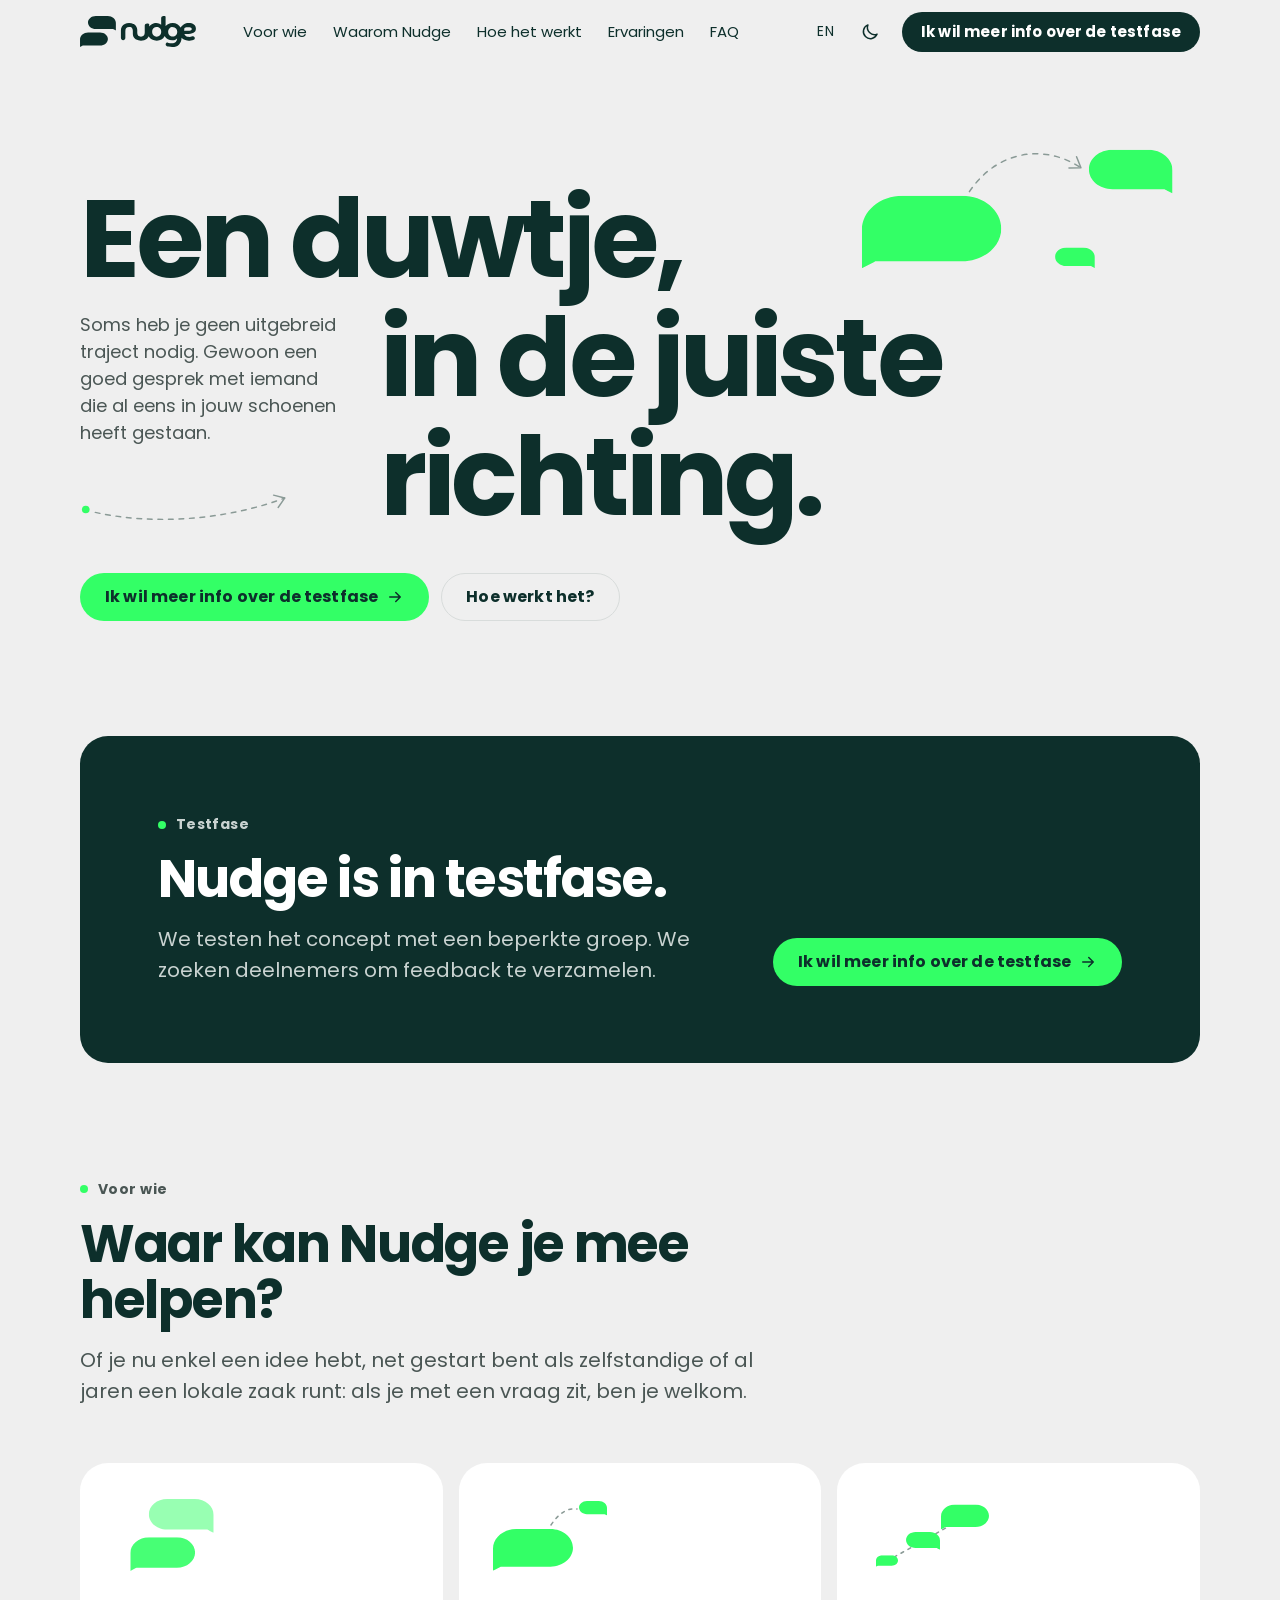
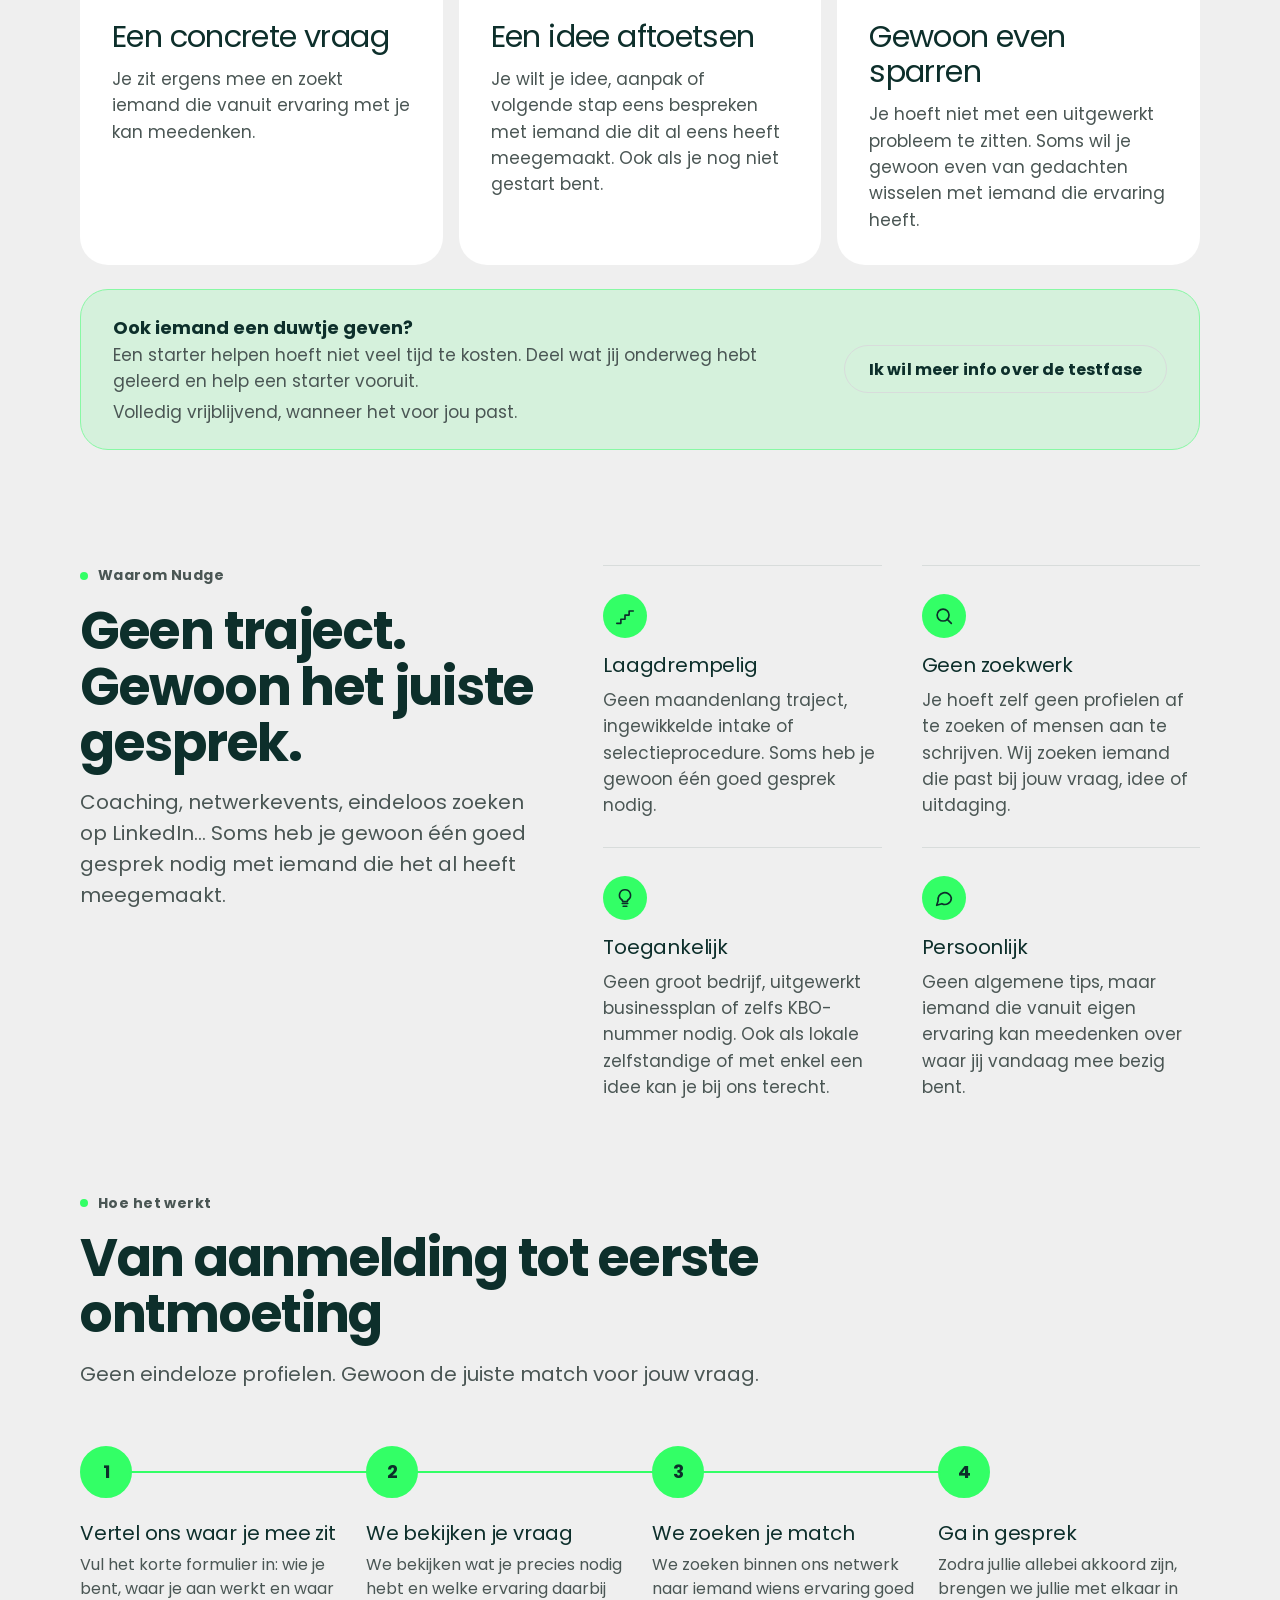
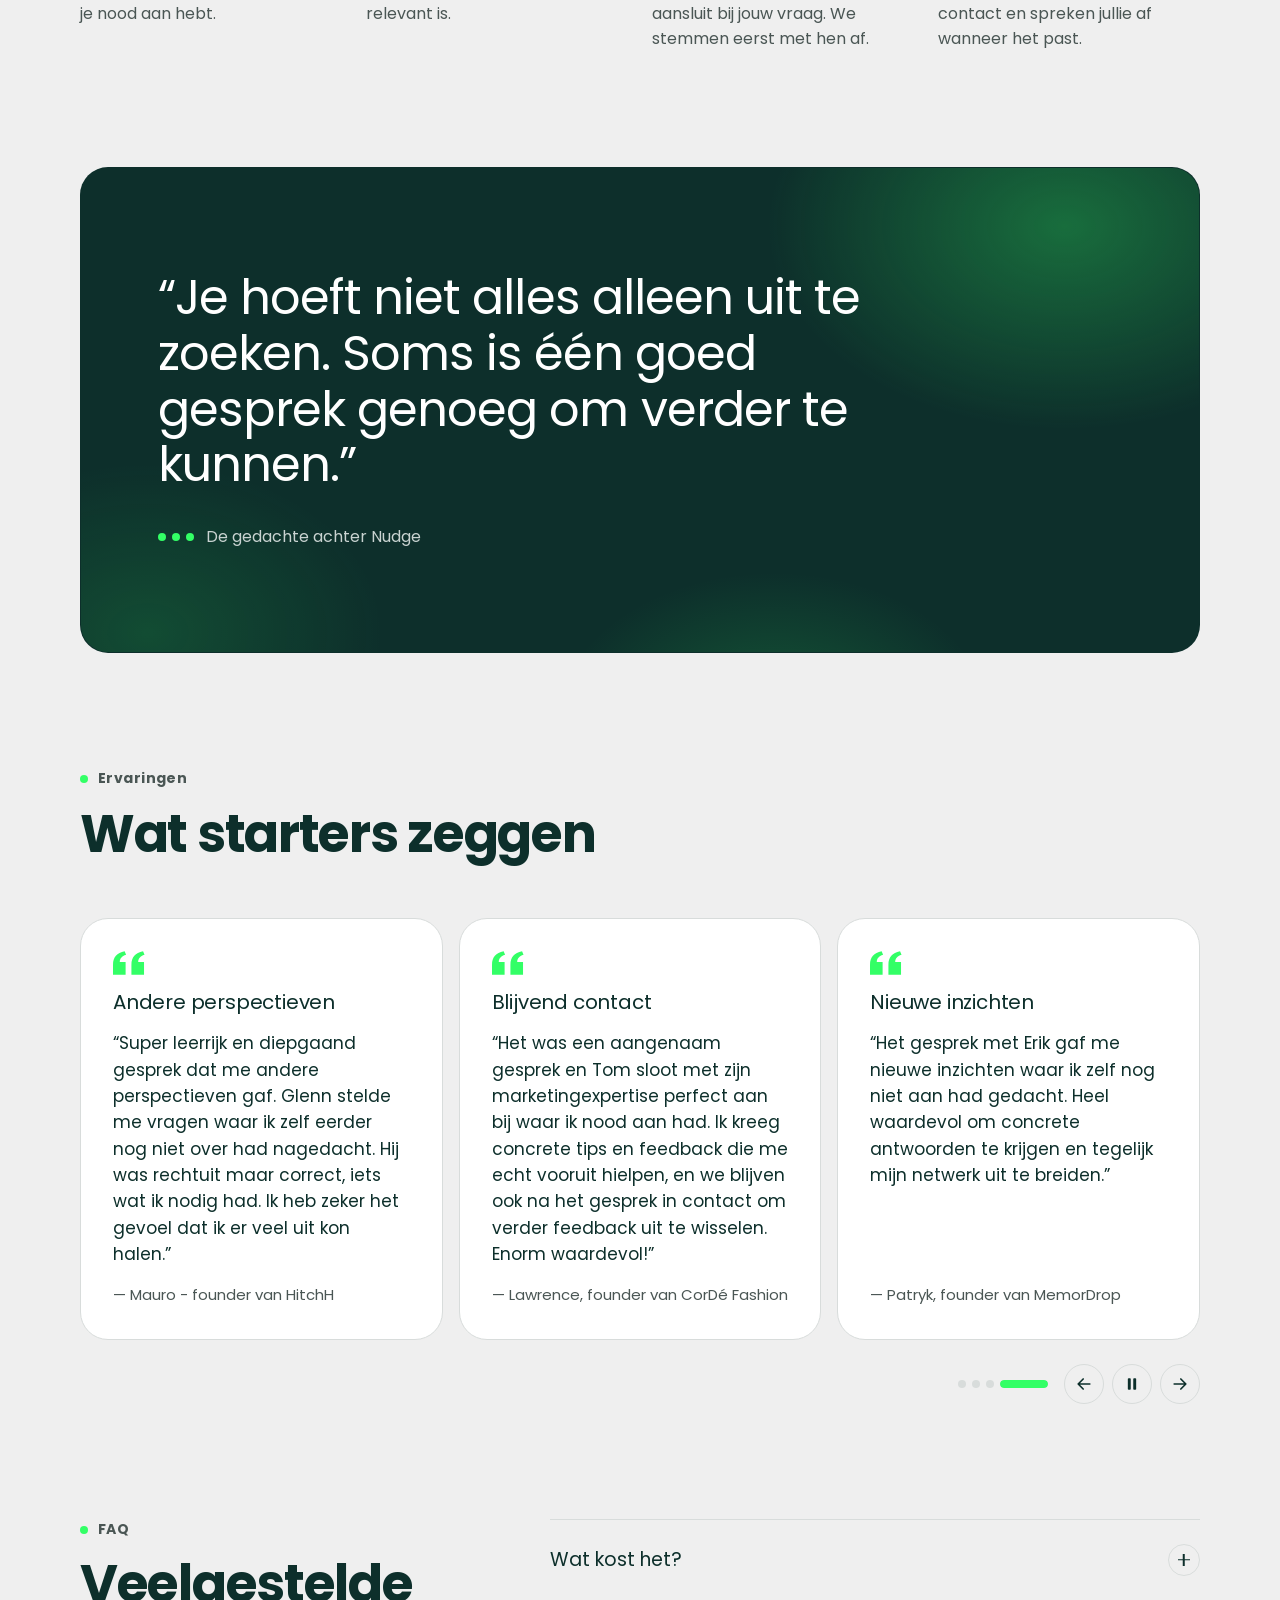
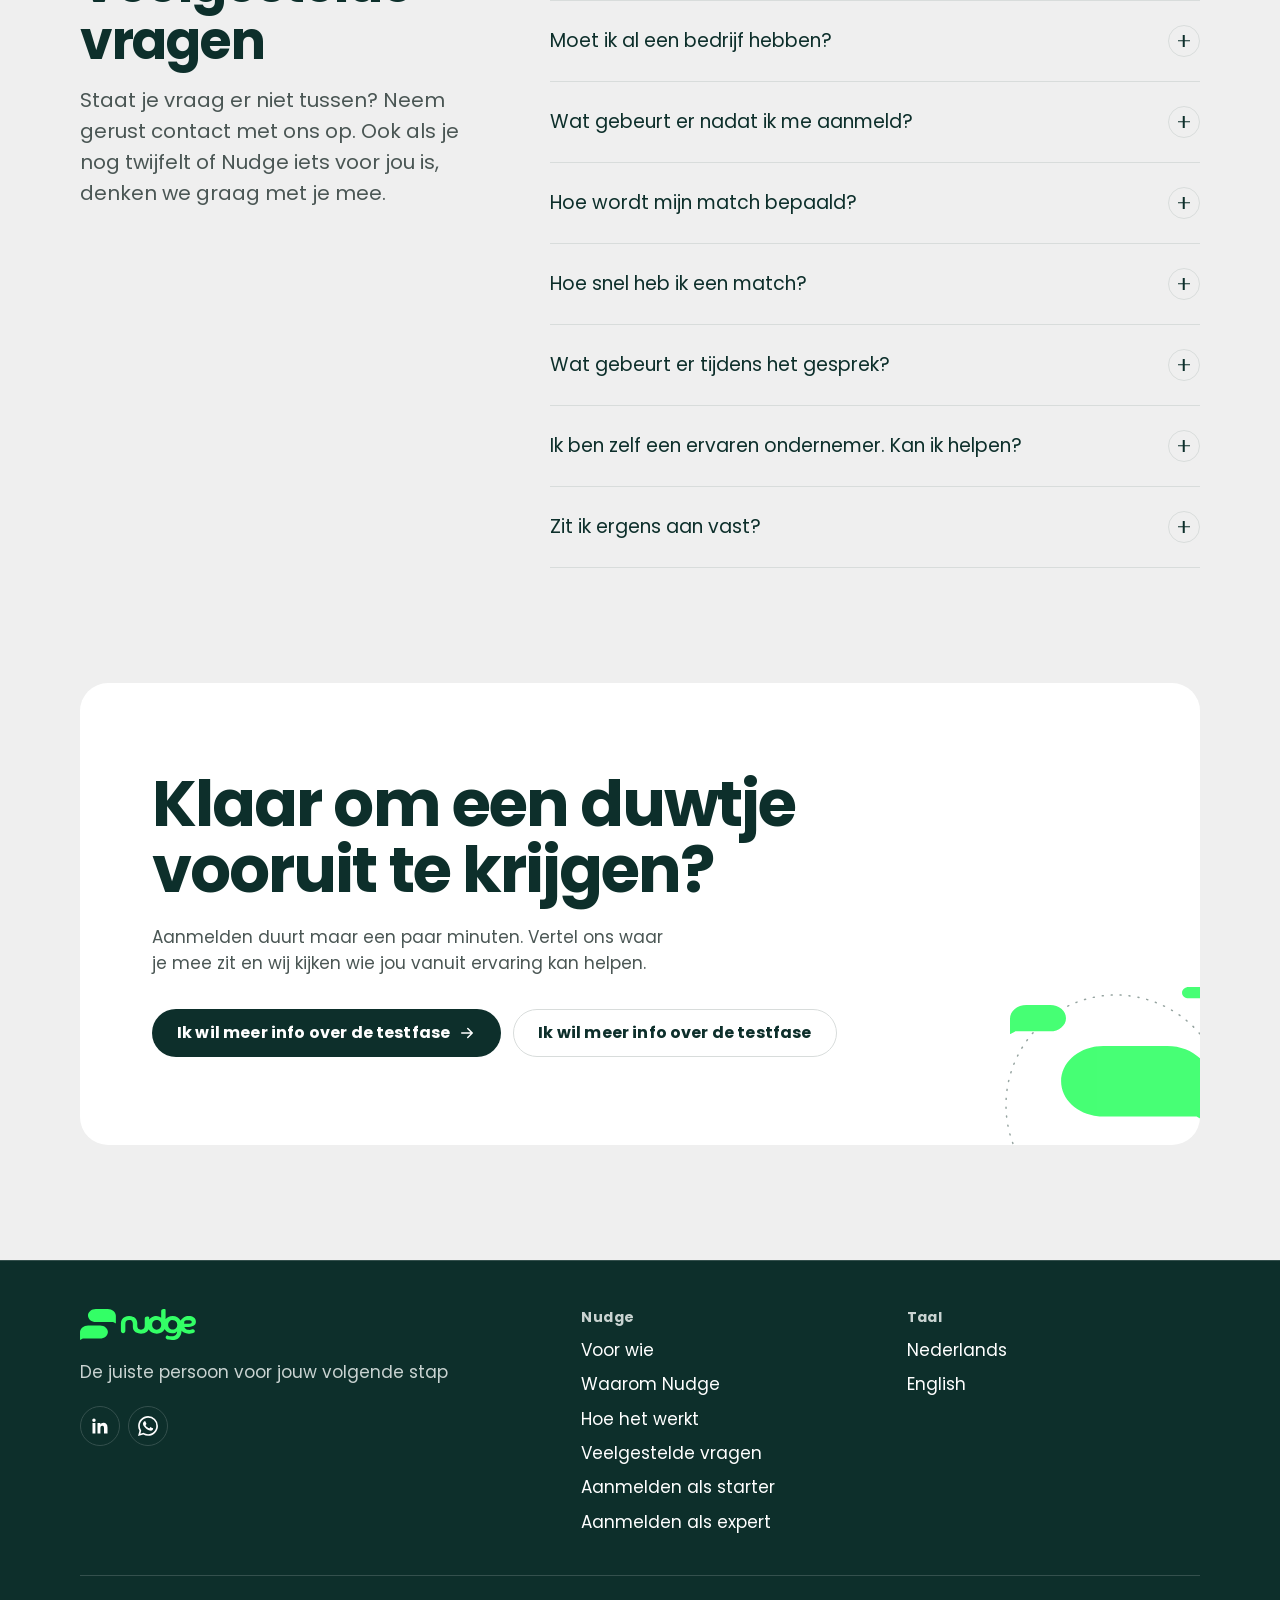
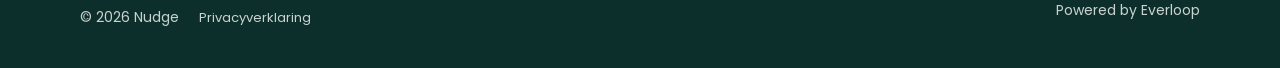
==== commit f8d4ae14: "Merge branch 'main' into Aanpassen-gsm-en-tablet-versie" ====
--- a/index.html
+++ b/index.html
@@ -256,7 +256,7 @@
 							<svg class="review-mark" viewBox="0 0 33 24" aria-hidden="true"><path fill="currentColor" d="M0 24V14C0 6 4 1.5 12 0l1.5 3.5C9 5 7 7.5 7 11h6v13H0zm19 0V14c0-8 4-12.5 12-14l1.5 3.5C28 5 26 7.5 26 11h6v13H19z"/></svg>
 							<h3>Concrete contacten</h3>
 							<blockquote><p>“Het gesprek was beter dan verwacht. Bart begreep goed waar ik naar op zoek was en gaf me meteen concrete contacten mee. We hebben reeds afgesproken om eens in het echt samen te zitten om te zien wat we voor elkaar kunnen doen.”</p></blockquote>
-							<figcaption>— Stijn, founder van Panoramiq</figcaption>
+							<figcaption>— Stijn - founder van Panoramiq</figcaption>
 						</figure>
 						<figure class="review">
 							<svg class="review-mark" viewBox="0 0 33 24" aria-hidden="true"><path fill="currentColor" d="M0 24V14C0 6 4 1.5 12 0l1.5 3.5C9 5 7 7.5 7 11h6v13H0zm19 0V14c0-8 4-12.5 12-14l1.5 3.5C28 5 26 7.5 26 11h6v13H19z"/></svg>
@@ -268,7 +268,7 @@
 							<svg class="review-mark" viewBox="0 0 33 24" aria-hidden="true"><path fill="currentColor" d="M0 24V14C0 6 4 1.5 12 0l1.5 3.5C9 5 7 7.5 7 11h6v13H0zm19 0V14c0-8 4-12.5 12-14l1.5 3.5C28 5 26 7.5 26 11h6v13H19z"/></svg>
 							<h3>Andere perspectieven</h3>
 							<blockquote><p>“Super leerrijk en diepgaand gesprek dat me andere perspectieven gaf. Glenn stelde me vragen waar ik zelf eerder nog niet over had nagedacht. Hij was rechtuit maar correct, iets wat ik nodig had. Ik heb zeker het gevoel dat ik er veel uit kon halen.”</p></blockquote>
-							<figcaption>— Mauro, founder van HitchH</figcaption>
+							<figcaption>— Mauro - founder van HitchH</figcaption>
 						</figure>
 						<figure class="review">
 							<svg class="review-mark" viewBox="0 0 33 24" aria-hidden="true"><path fill="currentColor" d="M0 24V14C0 6 4 1.5 12 0l1.5 3.5C9 5 7 7.5 7 11h6v13H0zm19 0V14c0-8 4-12.5 12-14l1.5 3.5C28 5 26 7.5 26 11h6v13H19z"/></svg>
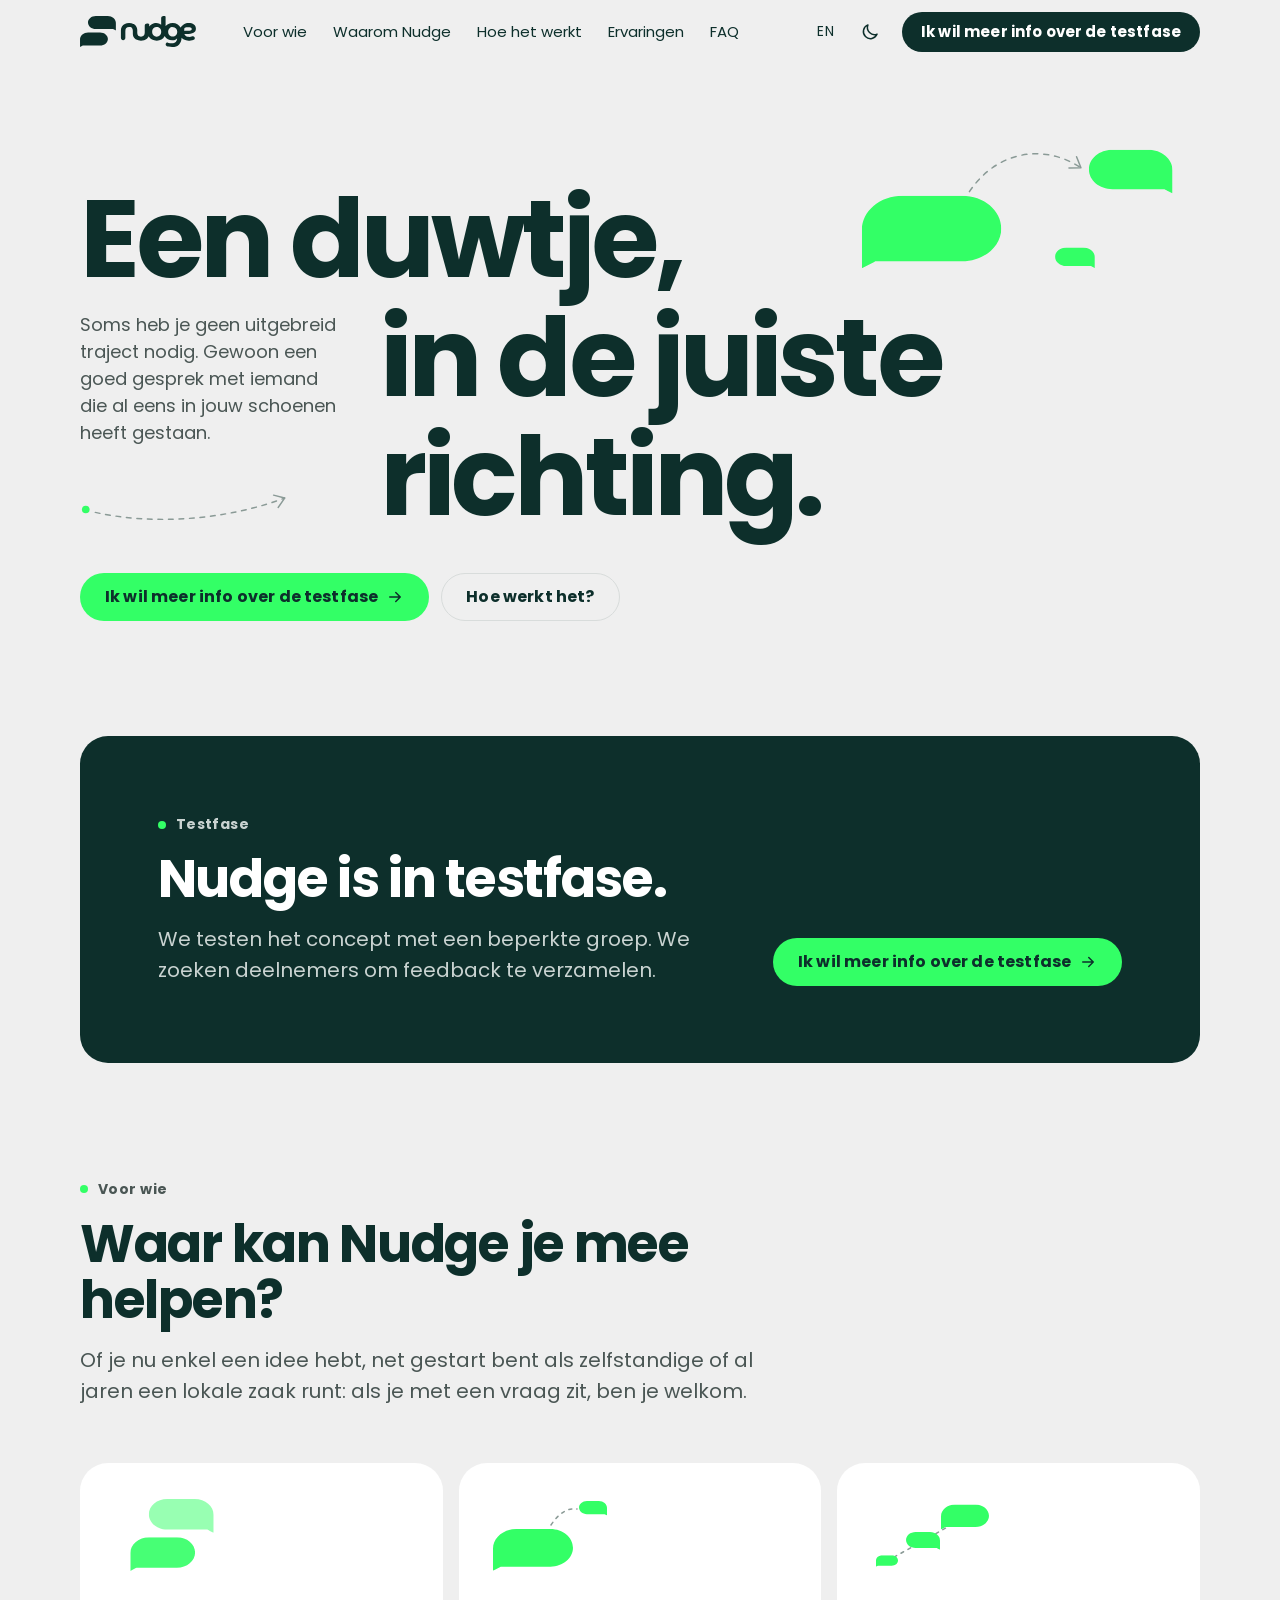
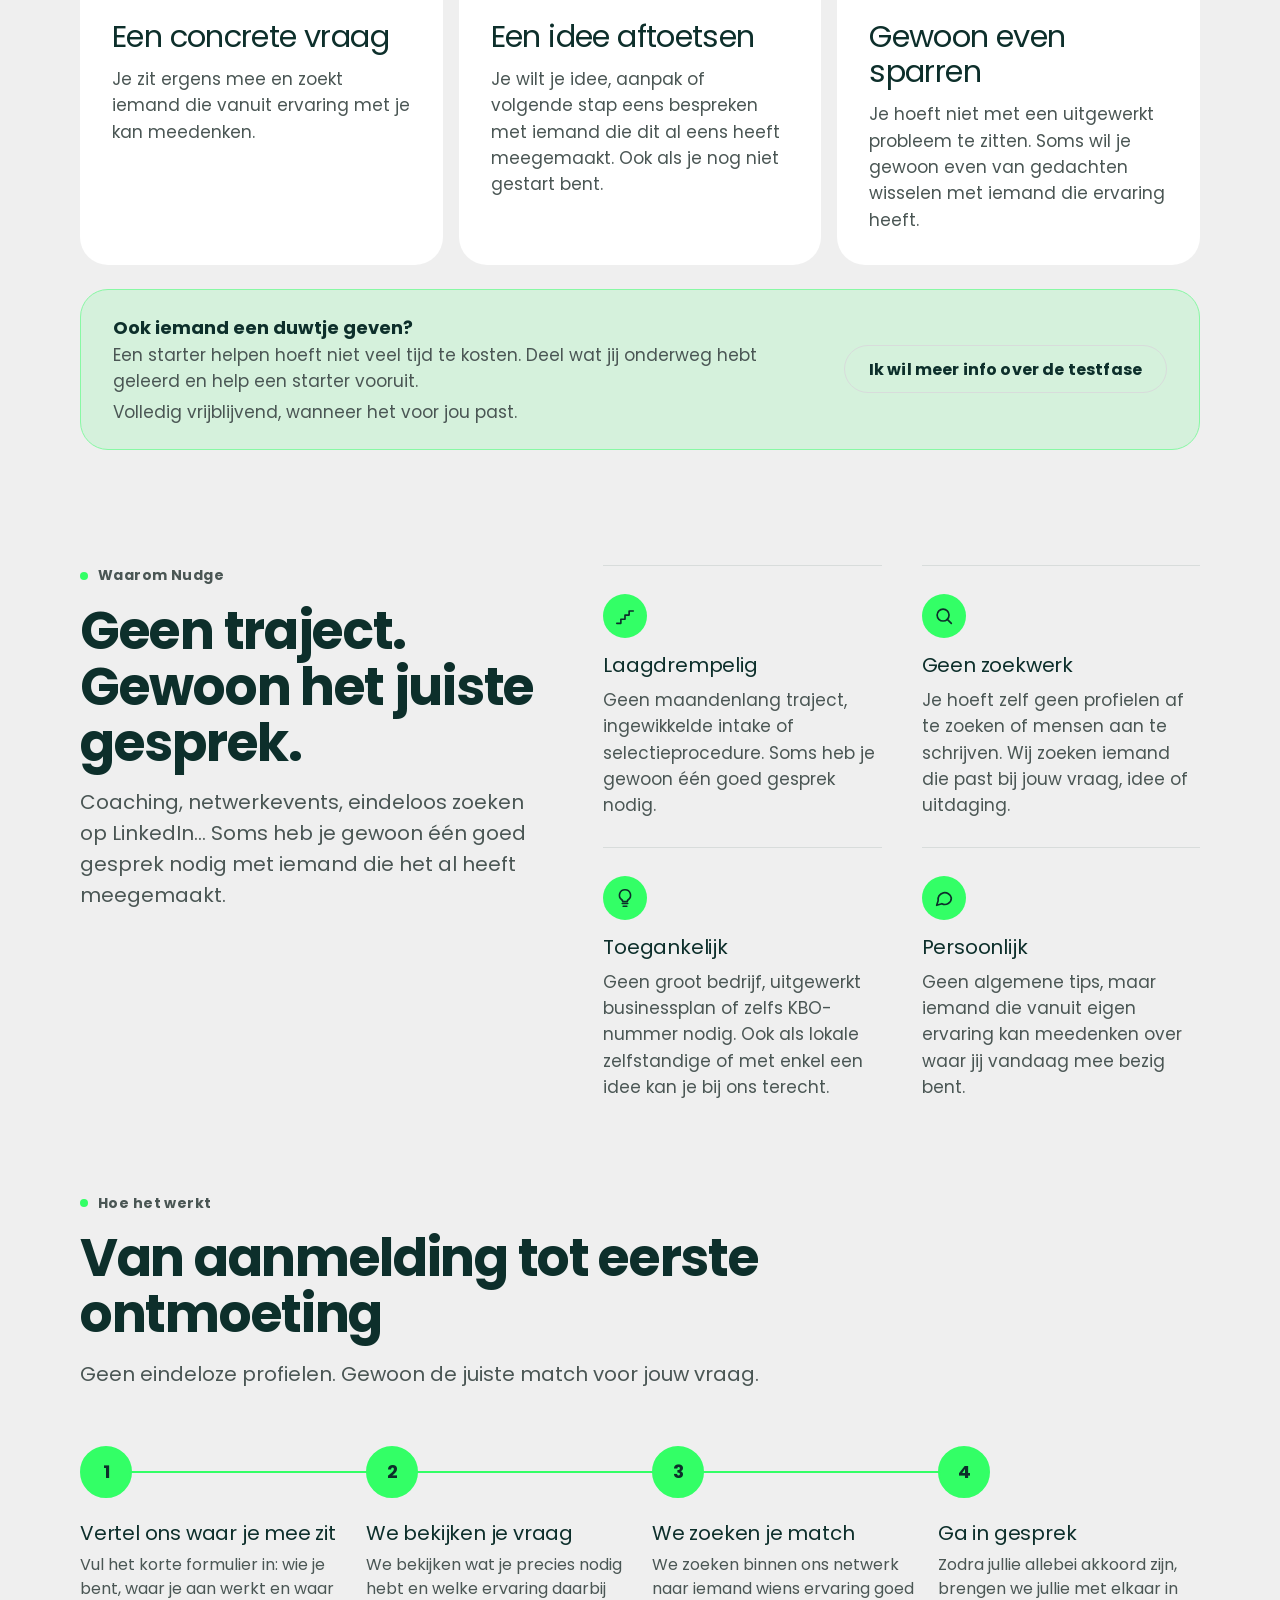
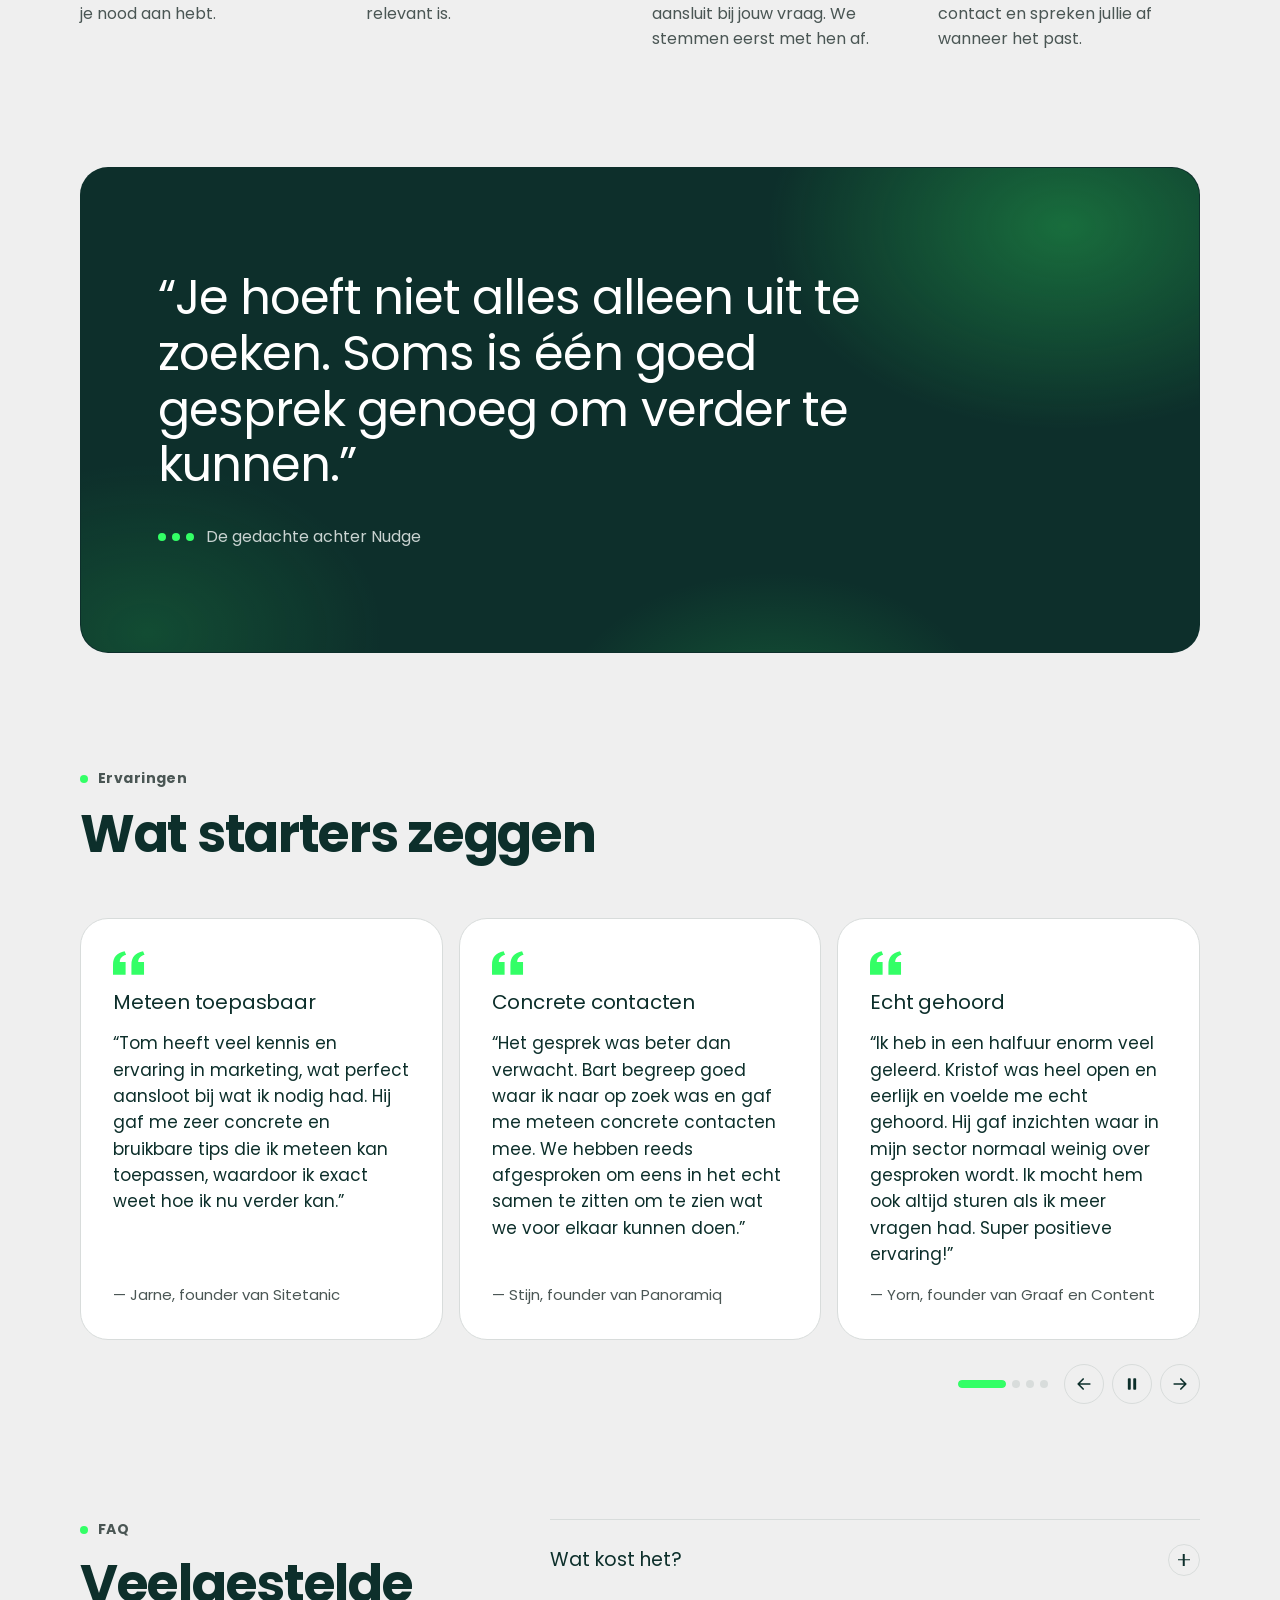
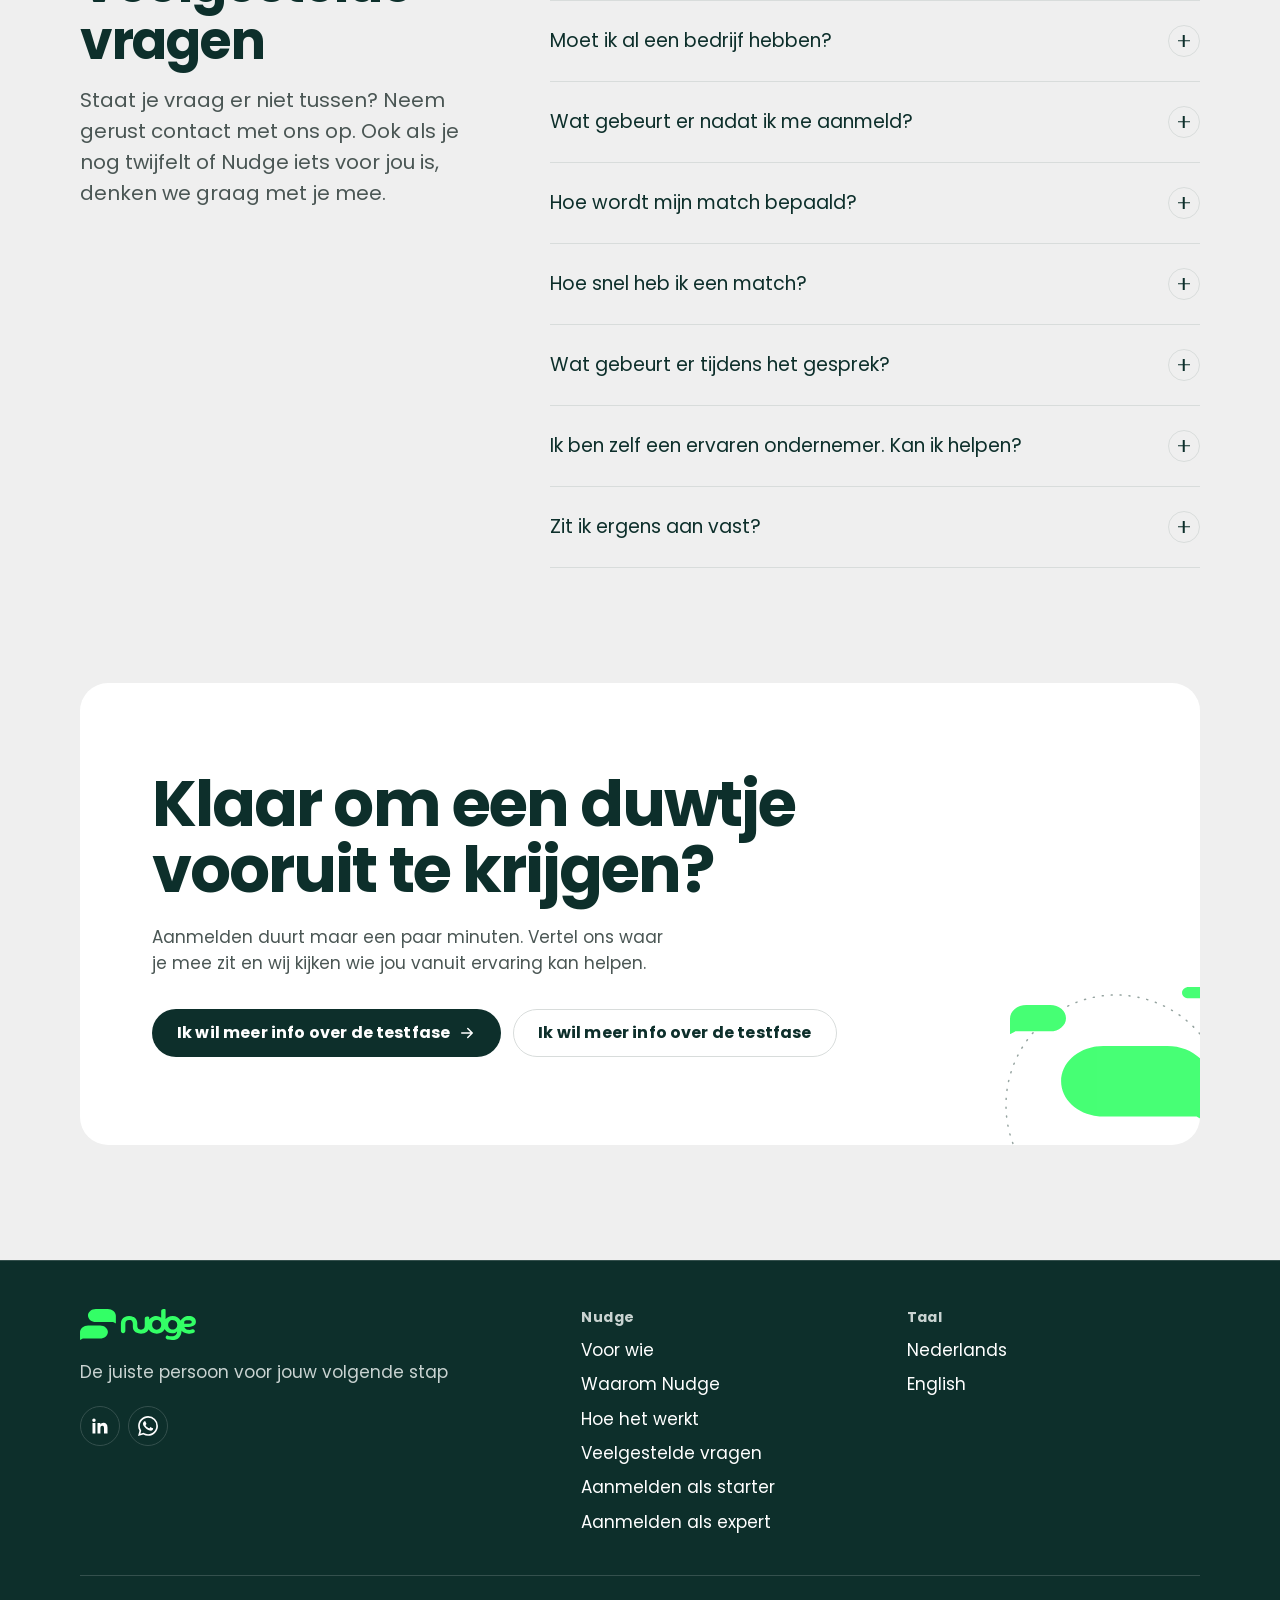
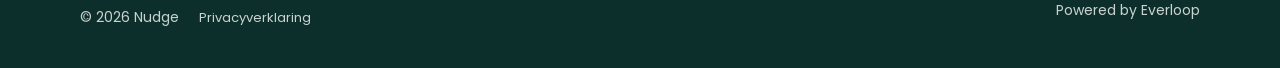
==== commit daf35e07: "Correct figcaption formatting in reviews" ====
--- a/index.html
+++ b/index.html
@@ -256,7 +256,7 @@
 							<svg class="review-mark" viewBox="0 0 33 24" aria-hidden="true"><path fill="currentColor" d="M0 24V14C0 6 4 1.5 12 0l1.5 3.5C9 5 7 7.5 7 11h6v13H0zm19 0V14c0-8 4-12.5 12-14l1.5 3.5C28 5 26 7.5 26 11h6v13H19z"/></svg>
 							<h3>Concrete contacten</h3>
 							<blockquote><p>“Het gesprek was beter dan verwacht. Bart begreep goed waar ik naar op zoek was en gaf me meteen concrete contacten mee. We hebben reeds afgesproken om eens in het echt samen te zitten om te zien wat we voor elkaar kunnen doen.”</p></blockquote>
-							<figcaption>— Stijn - founder van Panoramiq</figcaption>
+							<figcaption>— Stijn, founder van Panoramiq</figcaption>
 						</figure>
 						<figure class="review">
 							<svg class="review-mark" viewBox="0 0 33 24" aria-hidden="true"><path fill="currentColor" d="M0 24V14C0 6 4 1.5 12 0l1.5 3.5C9 5 7 7.5 7 11h6v13H0zm19 0V14c0-8 4-12.5 12-14l1.5 3.5C28 5 26 7.5 26 11h6v13H19z"/></svg>
@@ -268,7 +268,7 @@
 							<svg class="review-mark" viewBox="0 0 33 24" aria-hidden="true"><path fill="currentColor" d="M0 24V14C0 6 4 1.5 12 0l1.5 3.5C9 5 7 7.5 7 11h6v13H0zm19 0V14c0-8 4-12.5 12-14l1.5 3.5C28 5 26 7.5 26 11h6v13H19z"/></svg>
 							<h3>Andere perspectieven</h3>
 							<blockquote><p>“Super leerrijk en diepgaand gesprek dat me andere perspectieven gaf. Glenn stelde me vragen waar ik zelf eerder nog niet over had nagedacht. Hij was rechtuit maar correct, iets wat ik nodig had. Ik heb zeker het gevoel dat ik er veel uit kon halen.”</p></blockquote>
-							<figcaption>— Mauro - founder van HitchH</figcaption>
+							<figcaption>— Mauro, founder van HitchH</figcaption>
 						</figure>
 						<figure class="review">
 							<svg class="review-mark" viewBox="0 0 33 24" aria-hidden="true"><path fill="currentColor" d="M0 24V14C0 6 4 1.5 12 0l1.5 3.5C9 5 7 7.5 7 11h6v13H0zm19 0V14c0-8 4-12.5 12-14l1.5 3.5C28 5 26 7.5 26 11h6v13H19z"/></svg>
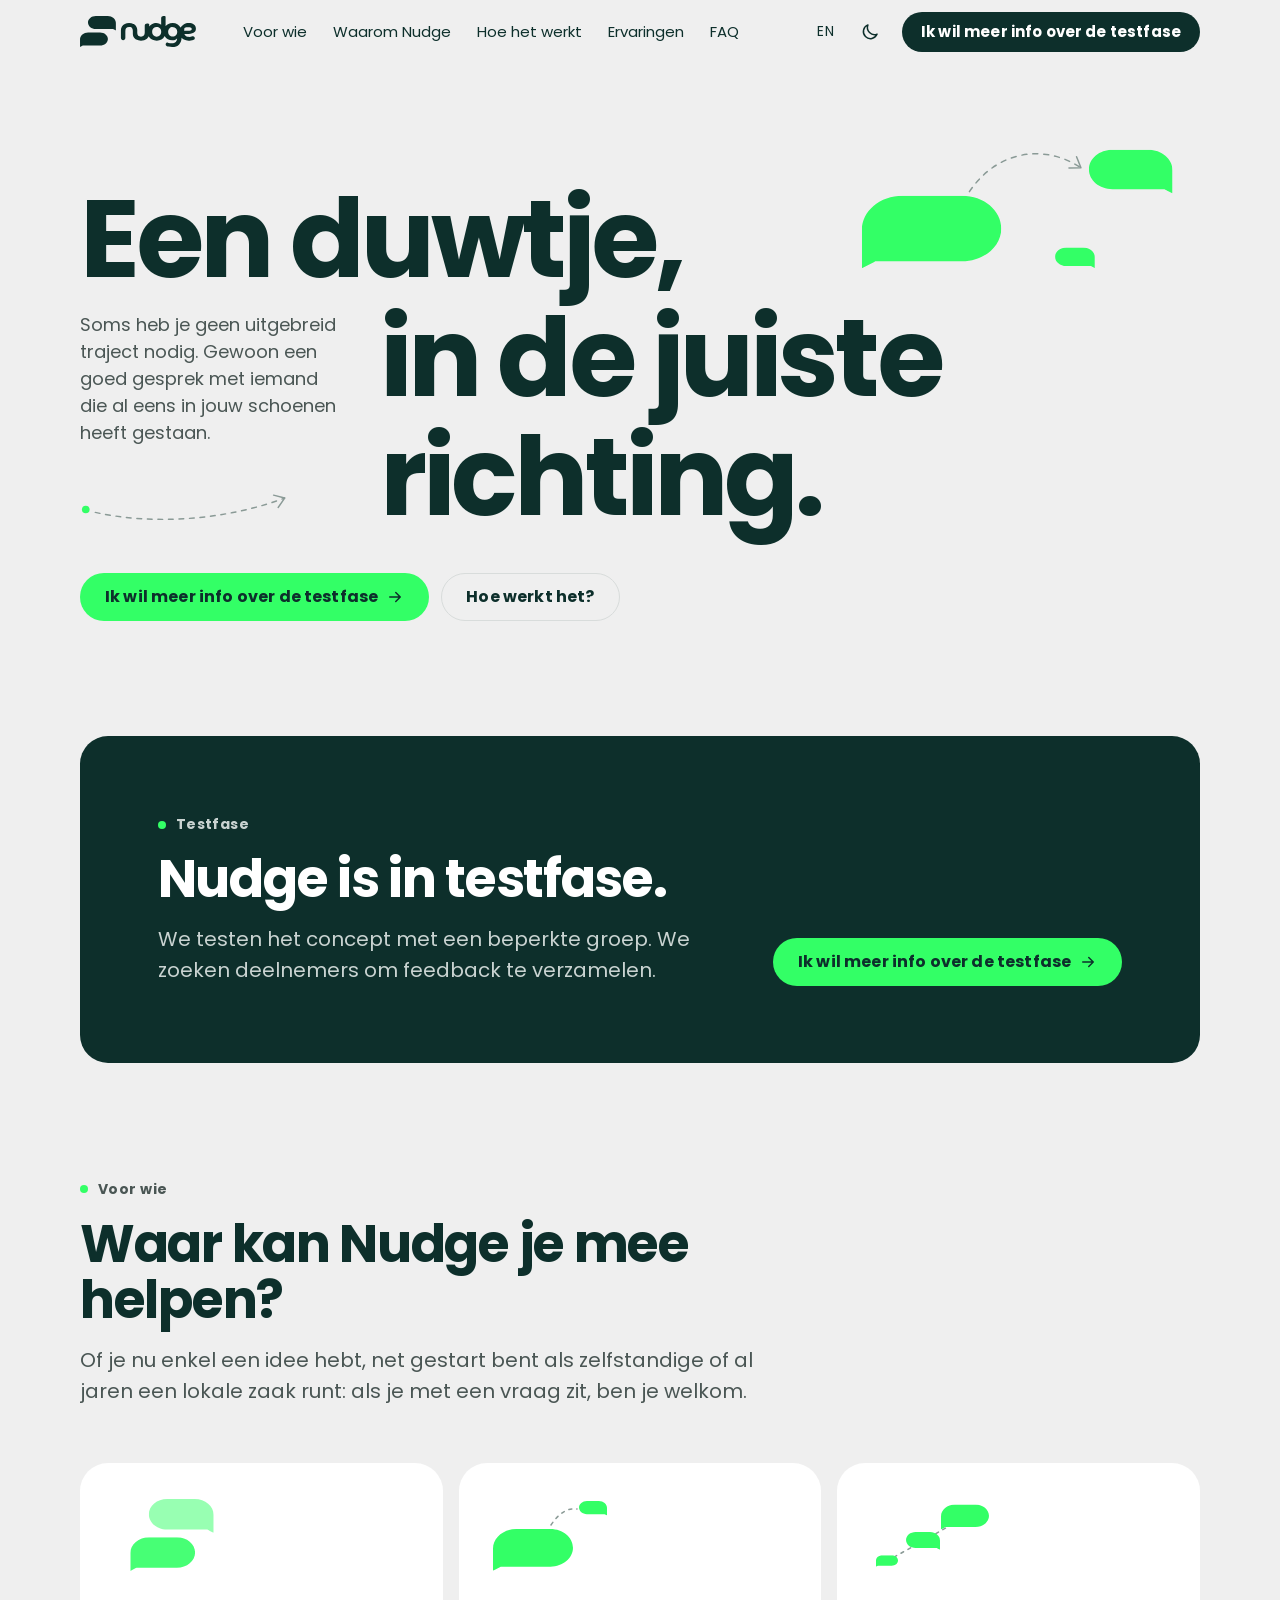
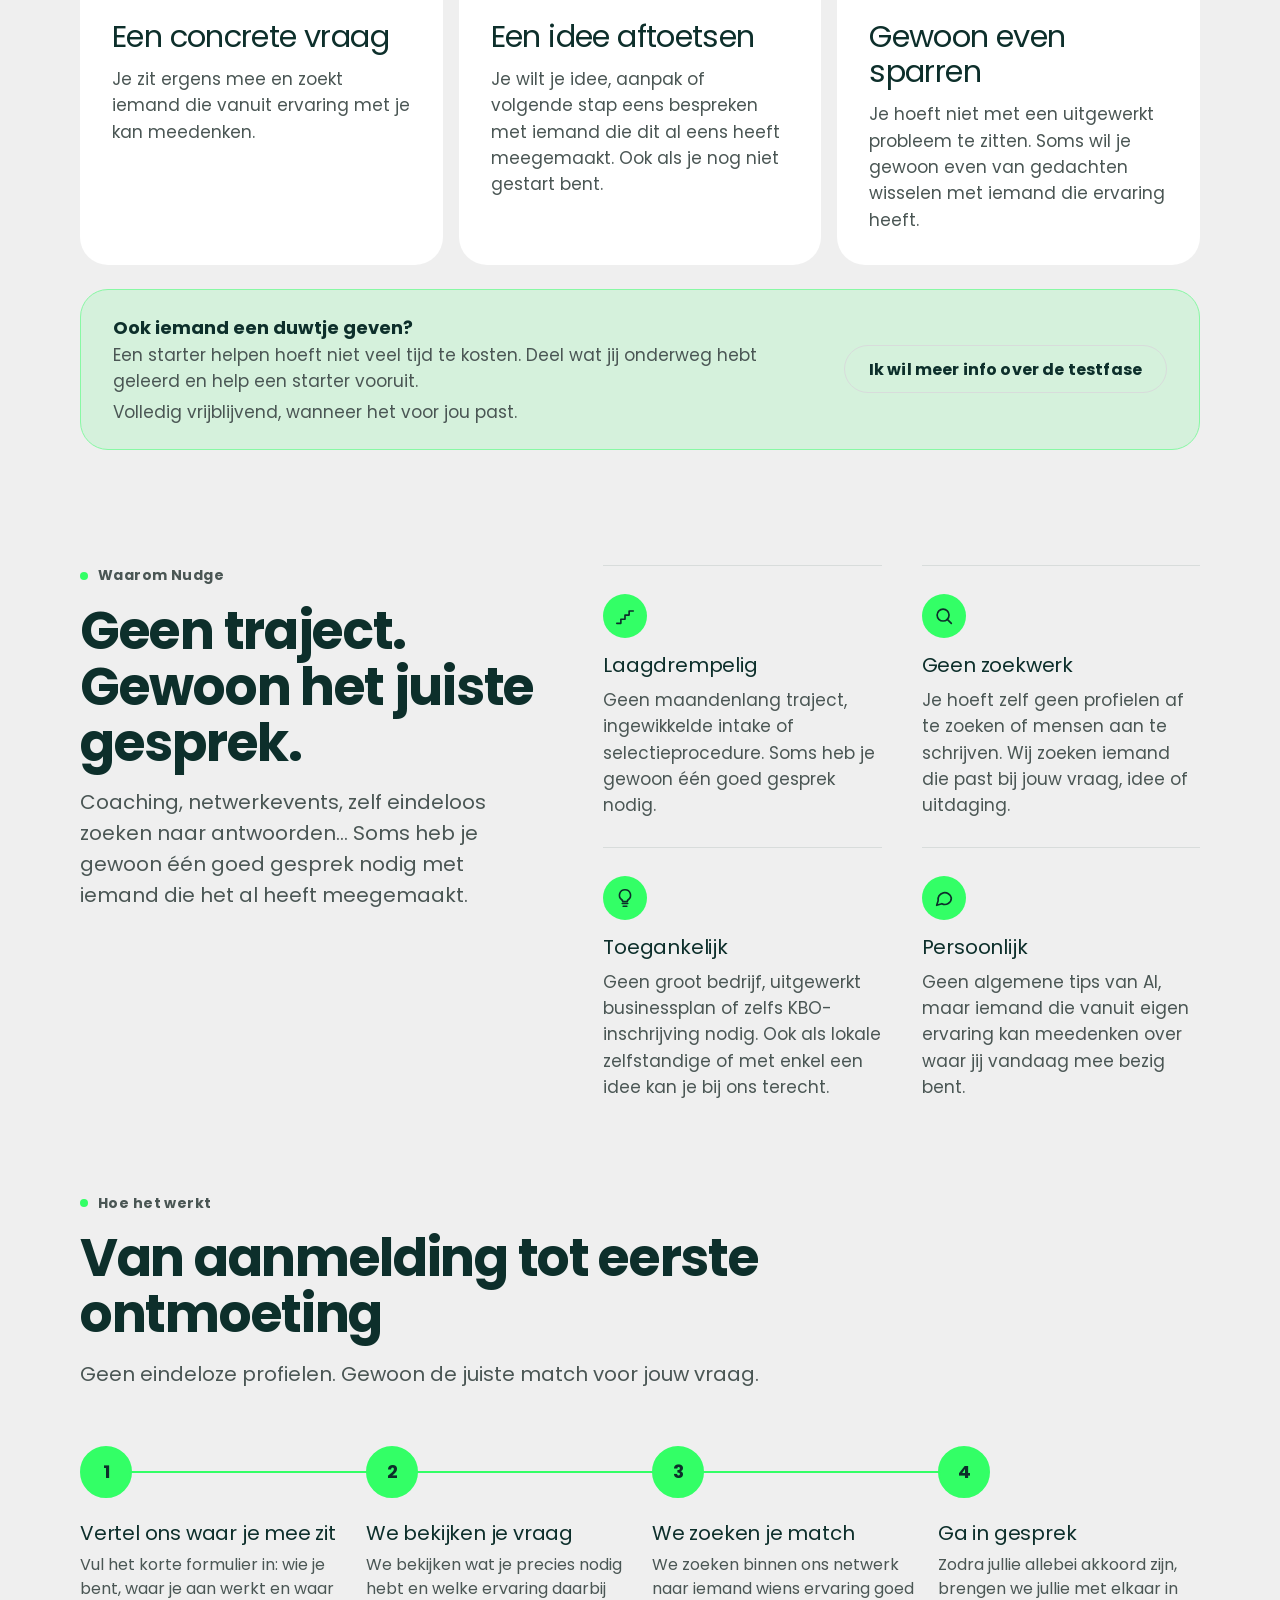
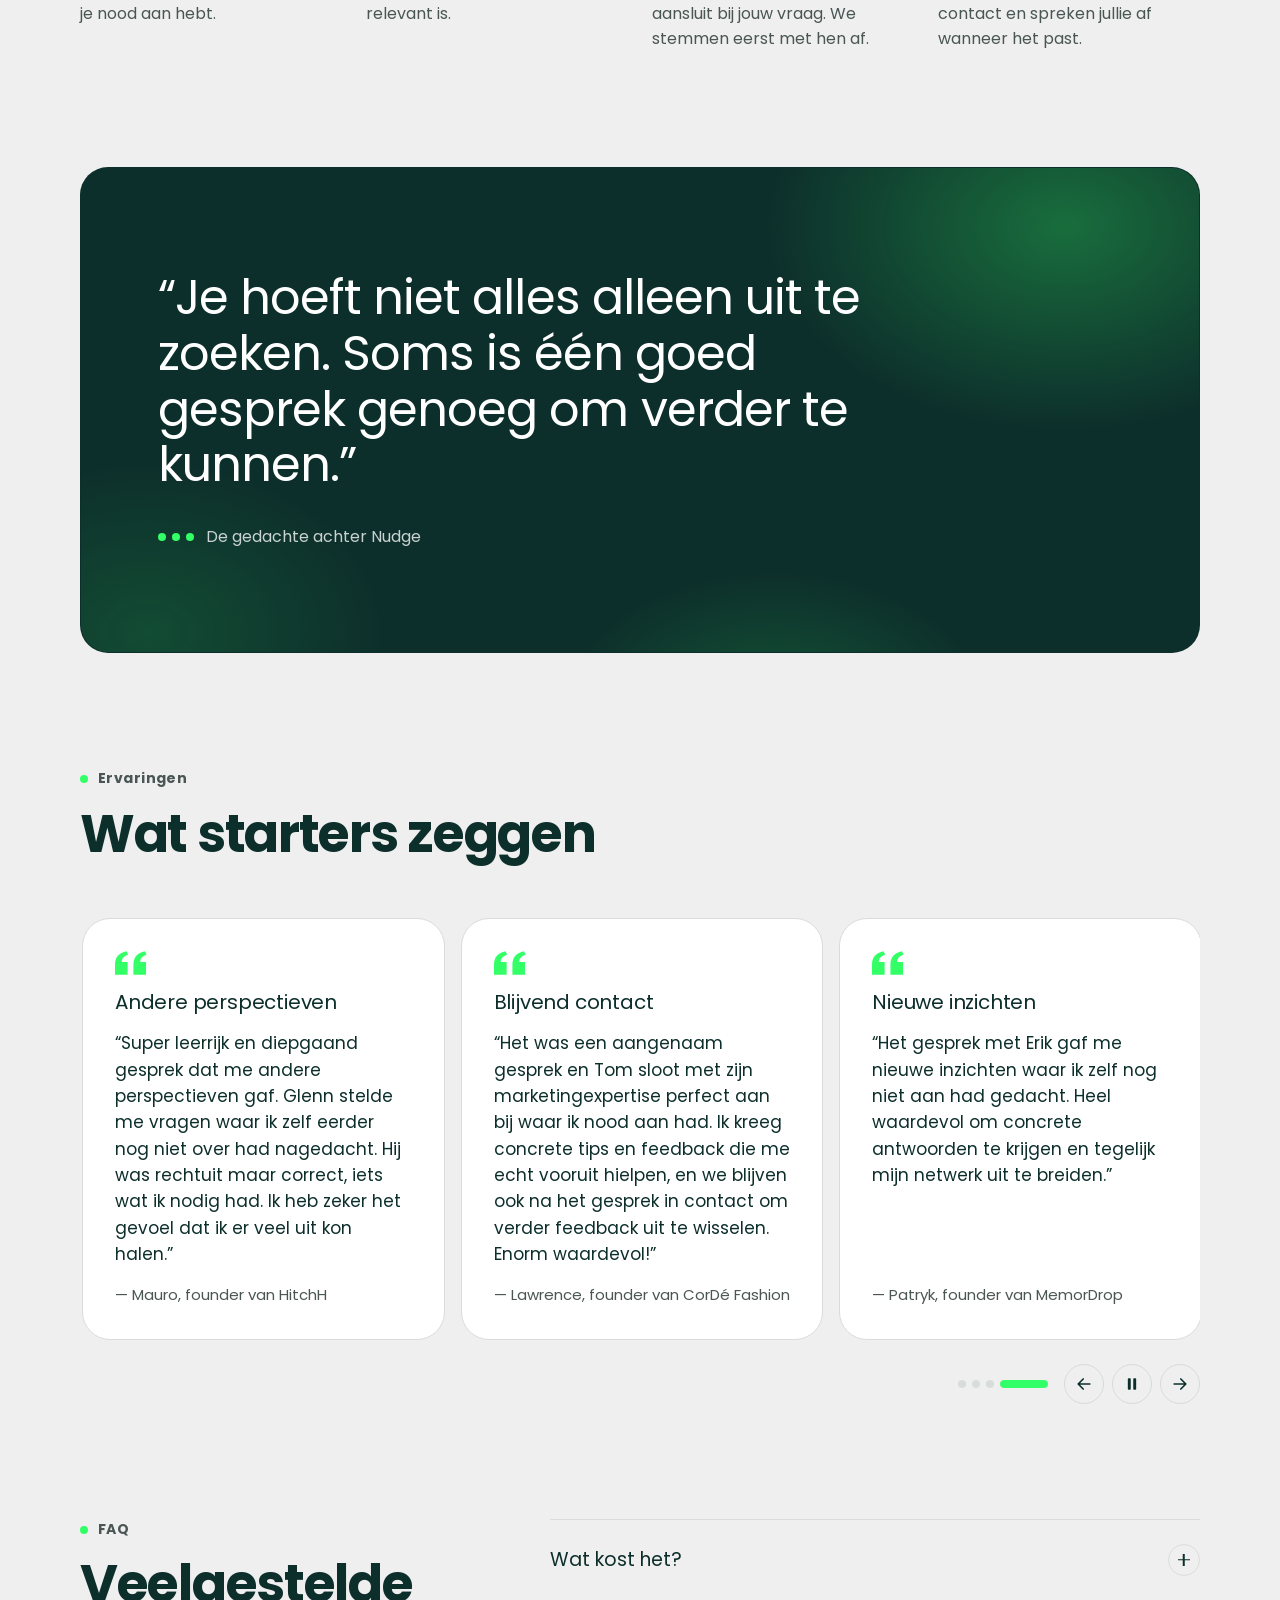
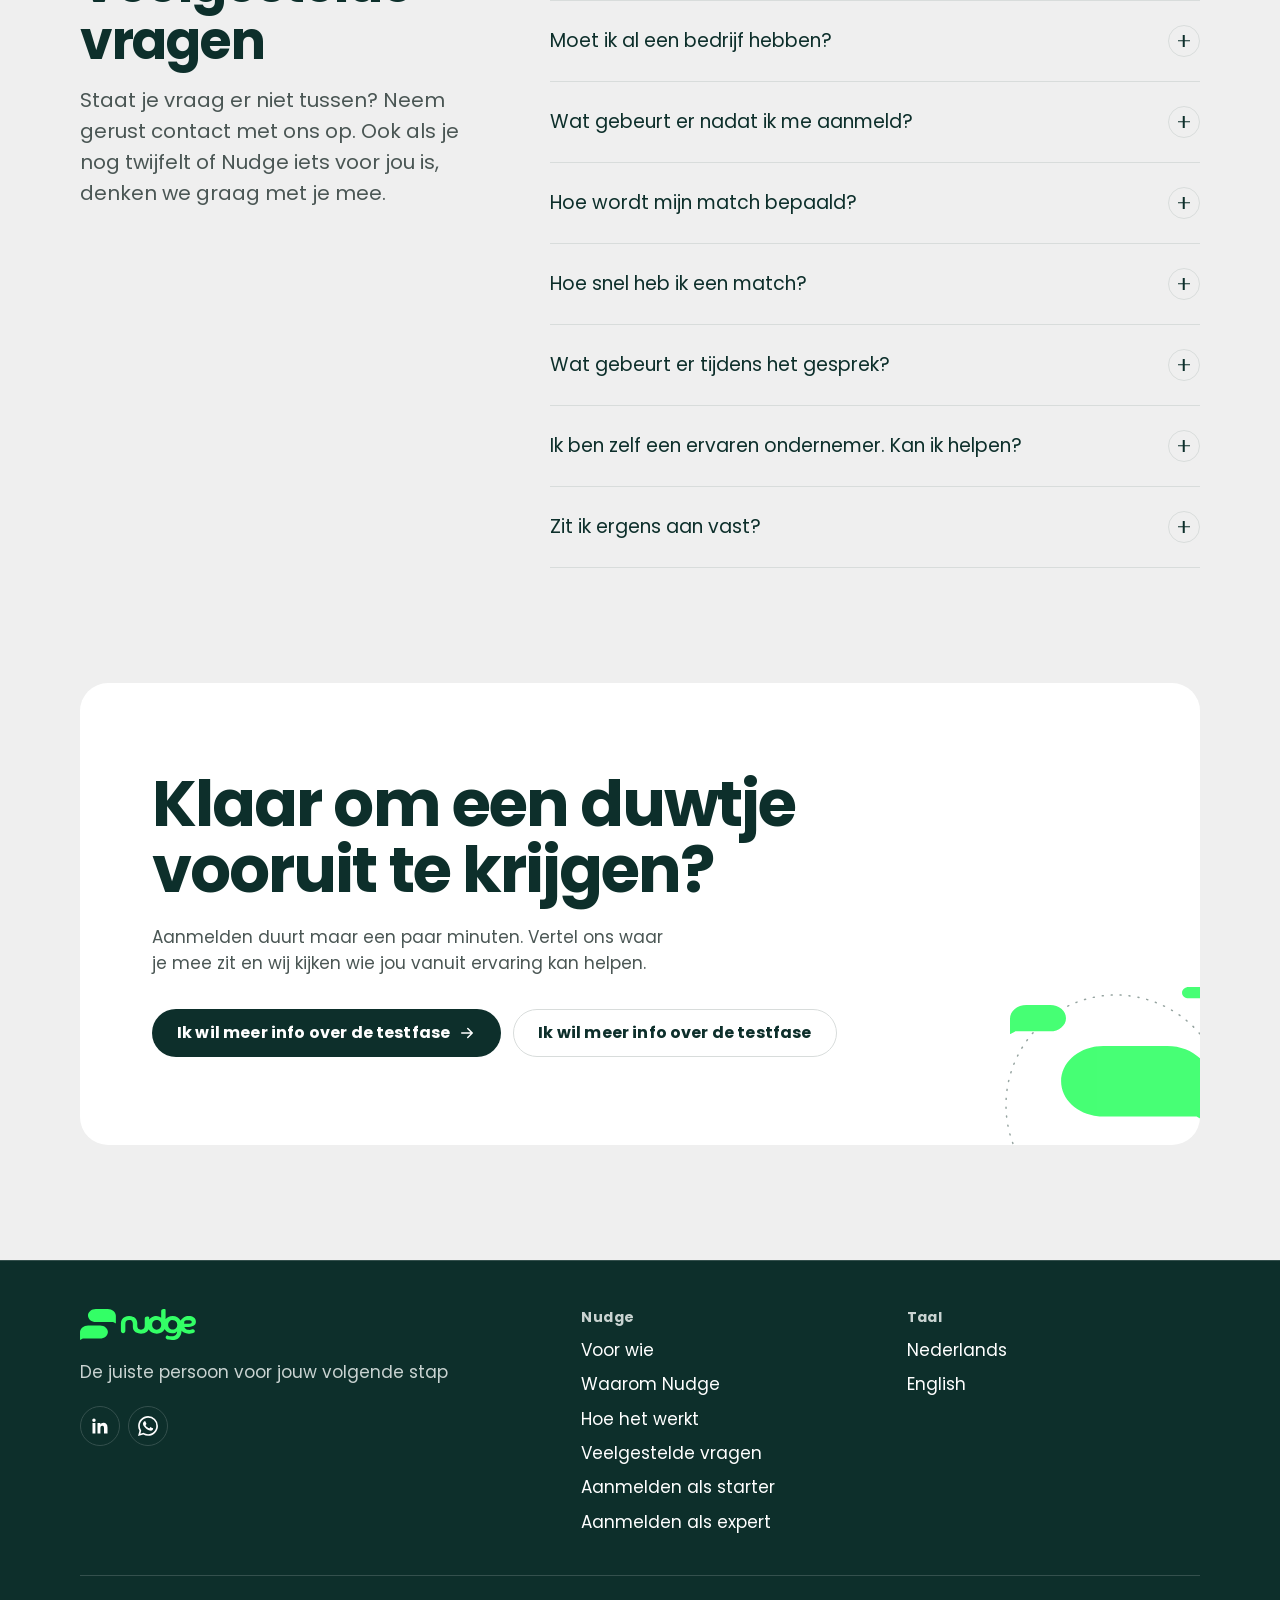
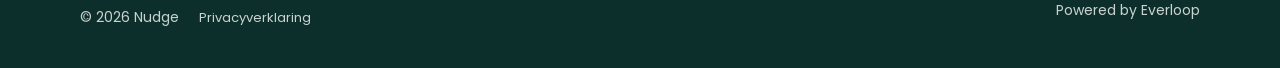
==== commit 54e2332a: "Teksten "waarom Nudge"" ====
--- a/index.html
+++ b/index.html
@@ -147,7 +147,7 @@
 				<header class="section-head reveal">
 					<p class="eyebrow">Waarom Nudge</p>
 					<h2 class="h2">Geen traject. Gewoon het juiste gesprek.</h2>
-					<p class="lead">Coaching, netwerkevents, eindeloos zoeken op LinkedIn… Soms heb je gewoon één goed gesprek nodig met iemand die het al heeft meegemaakt.</p>
+					<p class="lead">Coaching, netwerkevents, zelf eindeloos zoeken naar antwoorden… Soms heb je gewoon één goed gesprek nodig met iemand die het al heeft meegemaakt.</p>
 				</header>
 
 				<ul class="why-list">
@@ -164,12 +164,12 @@
 					<li class="why-item reveal">
 						<span class="why-icon" aria-hidden="true"><svg viewBox="0 0 24 24" fill="none" stroke="currentColor" stroke-width="1.8" stroke-linecap="round" stroke-linejoin="round"><path d="M9 18h6"/><path d="M10 21h4"/><path d="M12 3a6 6 0 0 0-3.5 10.9c.6.5 1 1.2 1 2V16h5v-.1c0-.8.4-1.5 1-2A6 6 0 0 0 12 3z"/></svg></span>
 						<h3>Toegankelijk</h3>
-						<p>Geen groot bedrijf, uitgewerkt businessplan of zelfs KBO-nummer nodig. Ook als lokale zelfstandige of met enkel een idee kan je bij ons terecht.</p>
+						<p>Geen groot bedrijf, uitgewerkt businessplan of zelfs KBO-inschrijving nodig. Ook als lokale zelfstandige of met enkel een idee kan je bij ons terecht.</p>
 					</li>
 					<li class="why-item reveal">
 						<span class="why-icon" aria-hidden="true"><svg viewBox="0 0 24 24" fill="none" stroke="currentColor" stroke-width="1.8" stroke-linecap="round" stroke-linejoin="round"><path d="M20 12a7 7 0 0 1-10.3 6.2L4 20l1.6-4.9A7 7 0 1 1 20 12z"/></svg></span>
 						<h3>Persoonlijk</h3>
-						<p>Geen algemene tips, maar iemand die vanuit eigen ervaring kan meedenken over waar jij vandaag mee bezig bent.</p>
+						<p>Geen algemene tips van AI, maar iemand die vanuit eigen ervaring kan meedenken over waar jij vandaag mee bezig bent.</p>
 					</li>
 				</ul>
 			</div>
--- a/assets/css/style.css
+++ b/assets/css/style.css
@@ -1151,6 +1151,7 @@
   .card-art { width: 96px; height: 64px; }
   .card h3 { margin-top: 16px; }
   .note-row { padding: 24px; }
+  .note-row .btn { flex-shrink: 1; width: 100%; }   /* long labels (English) wrap instead of overflowing */
   .faq .answer { padding-right: 0; }
 
   /* Sub-pages: the test bar sits in the sticky header, so keep it to one line. */
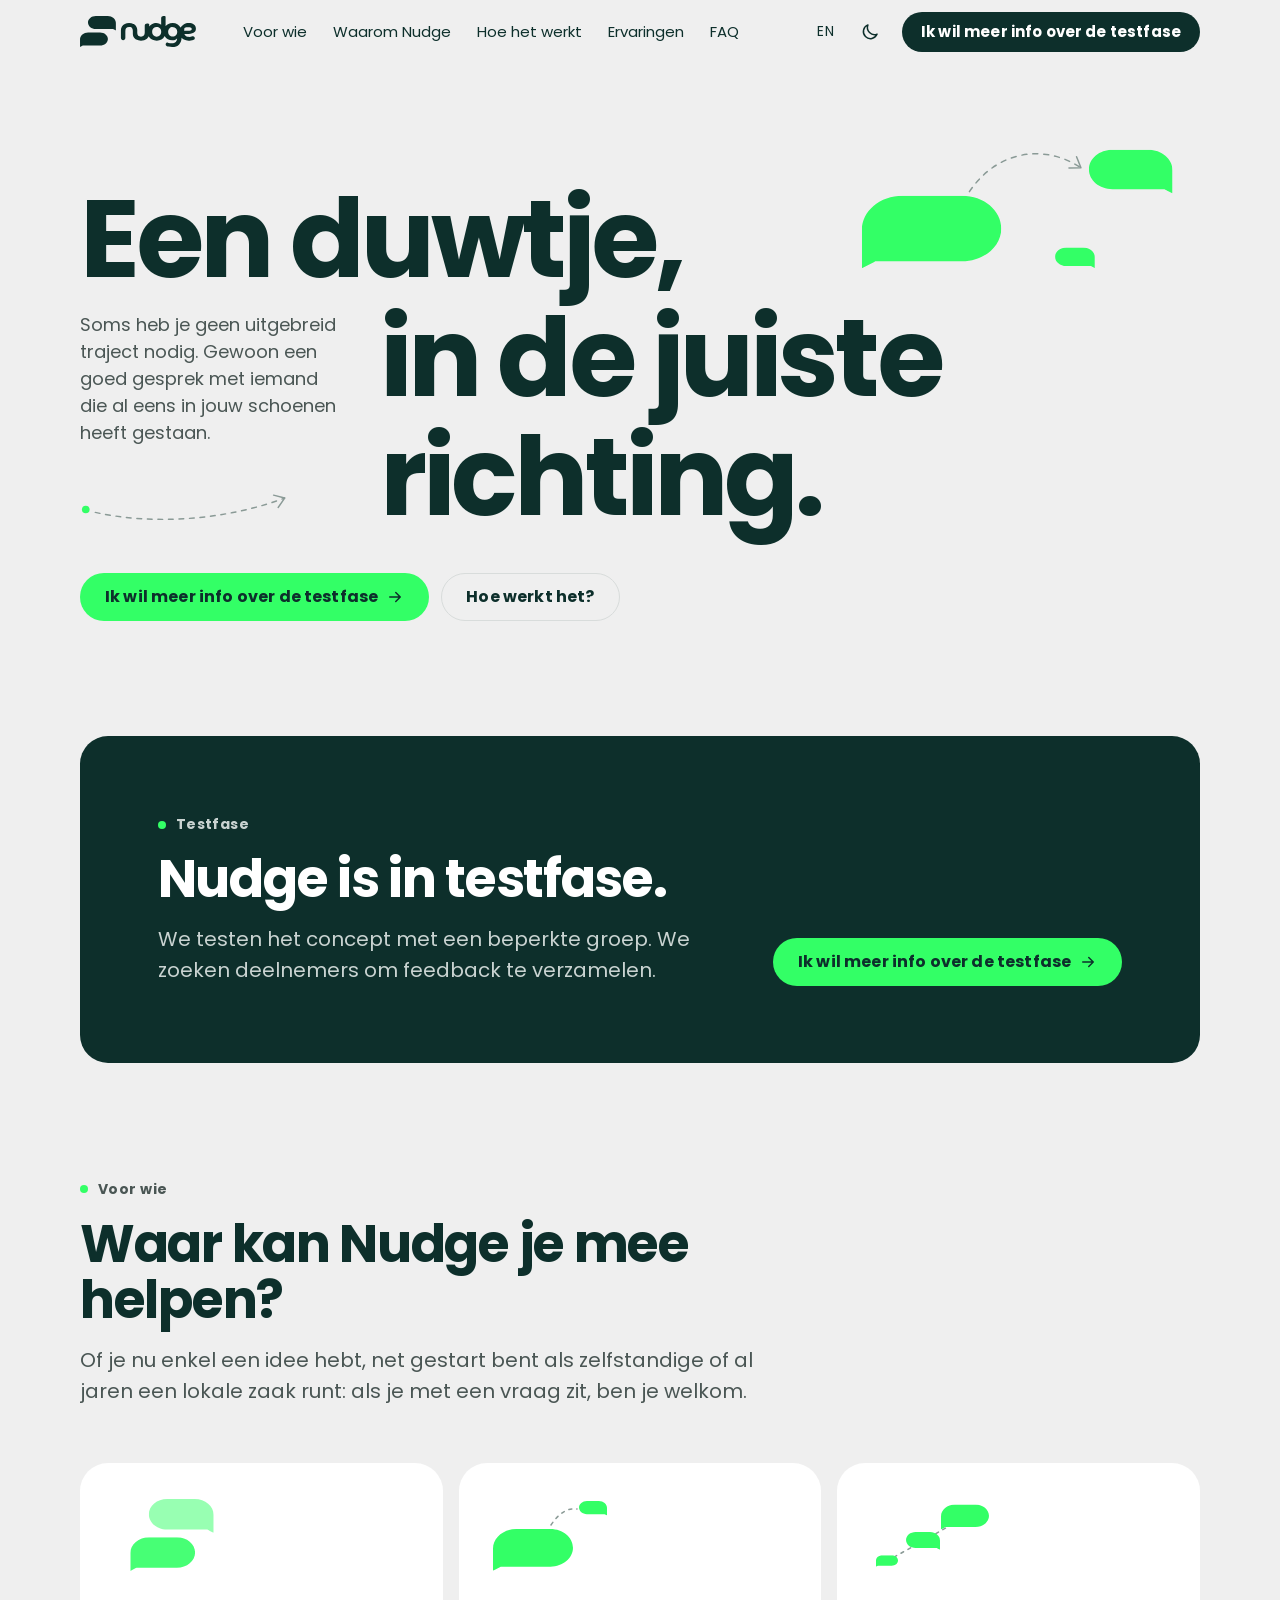
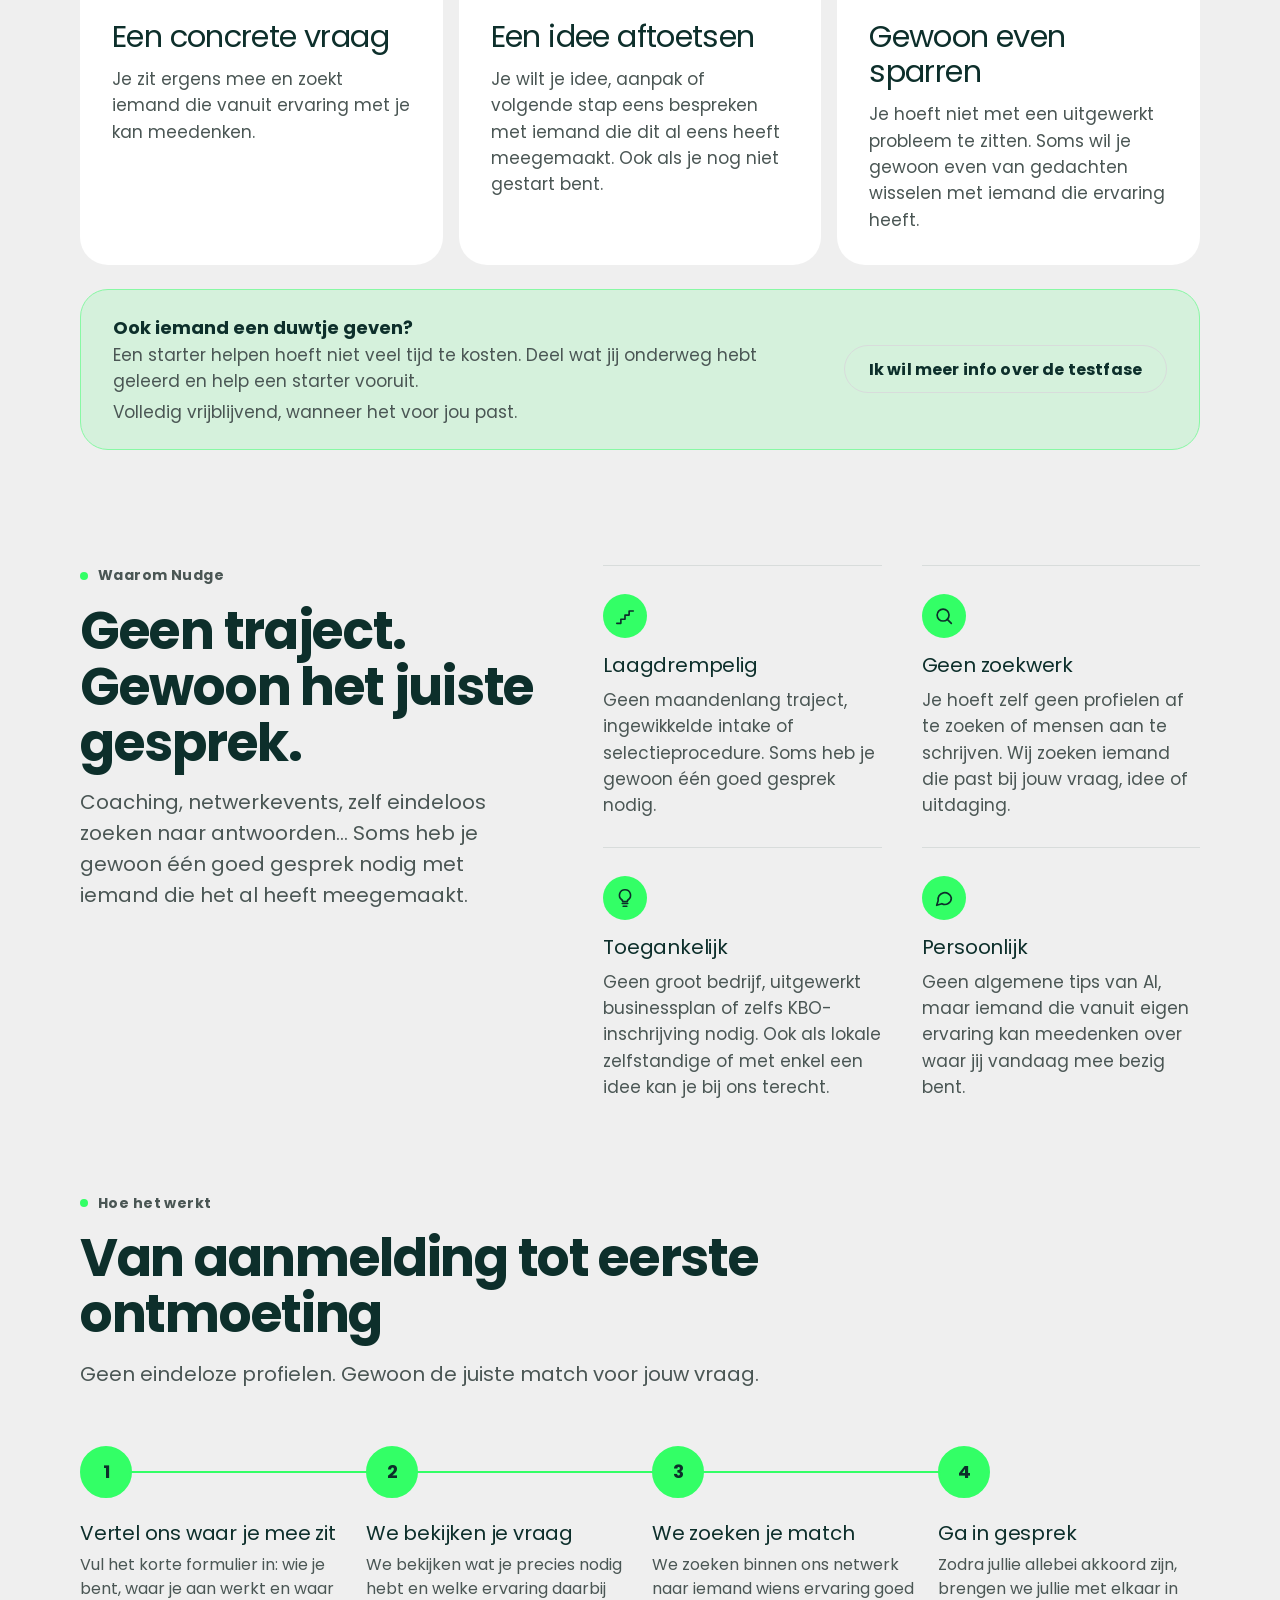
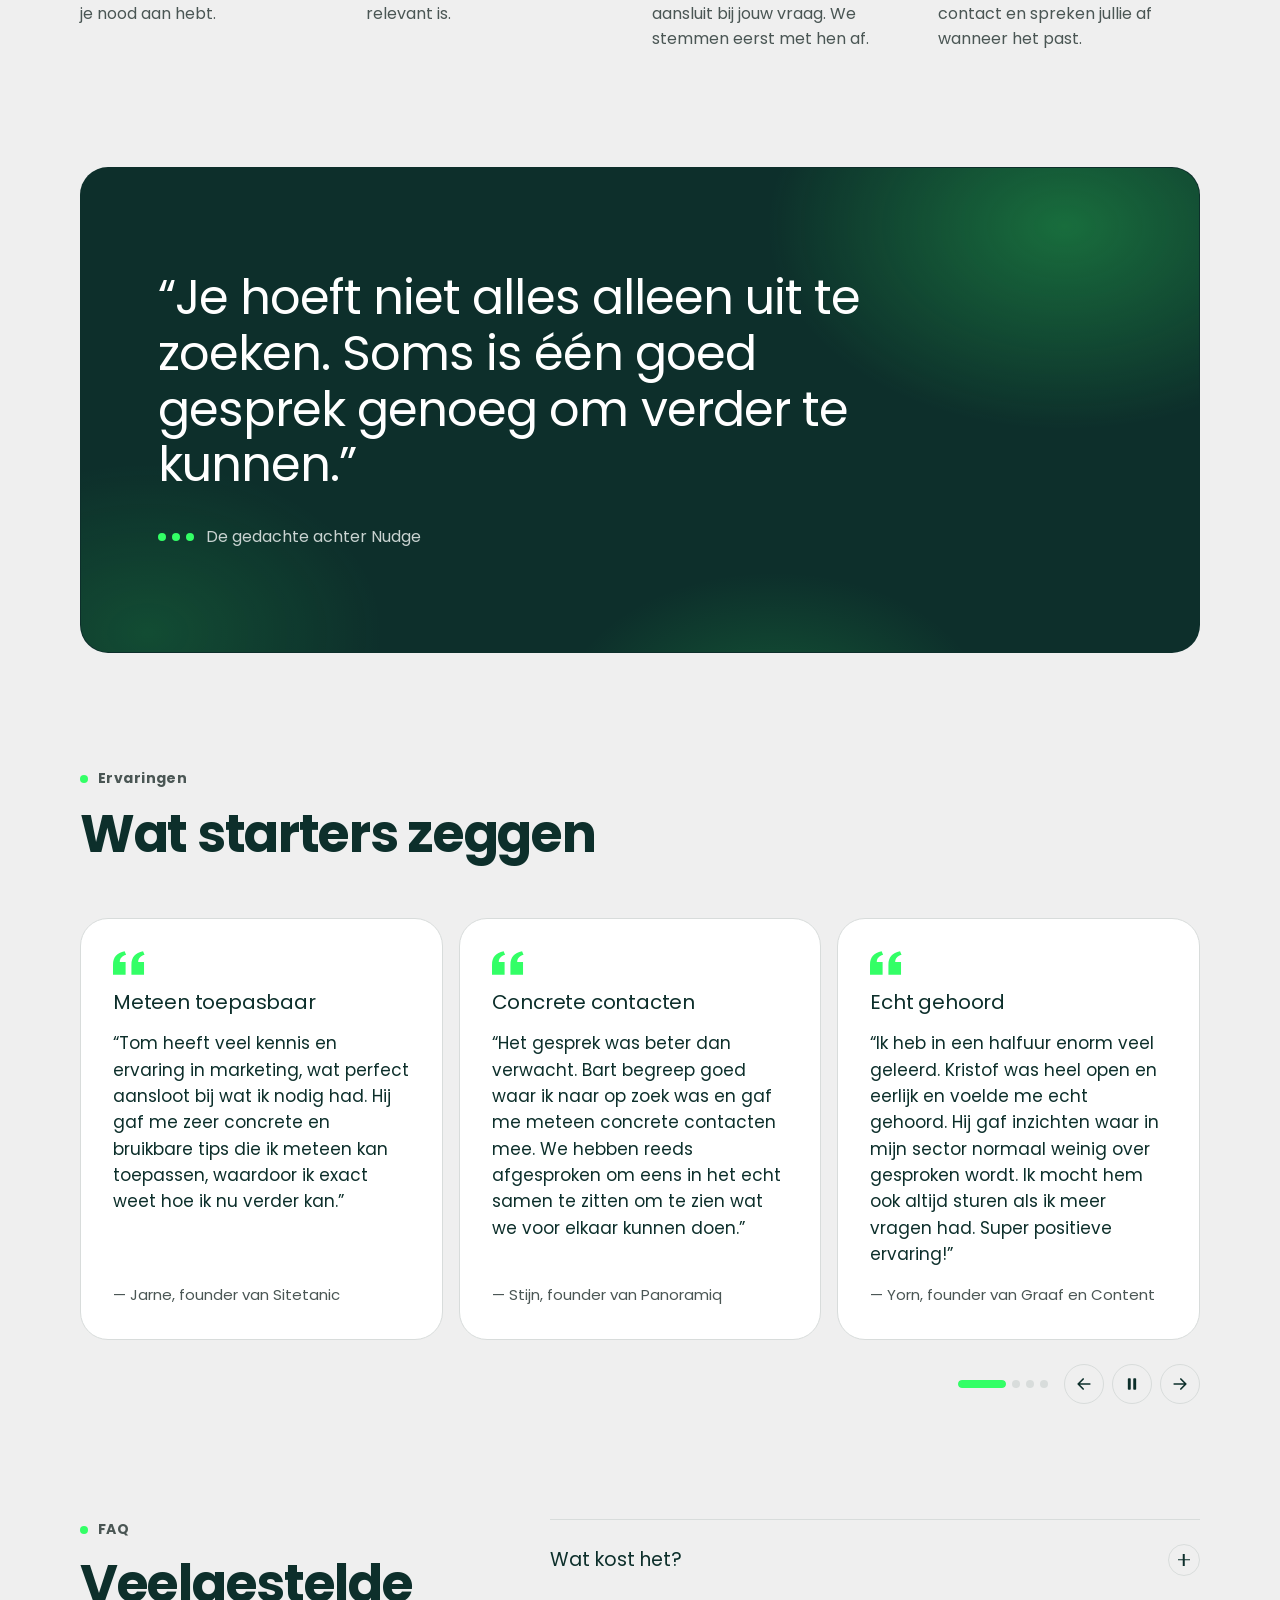
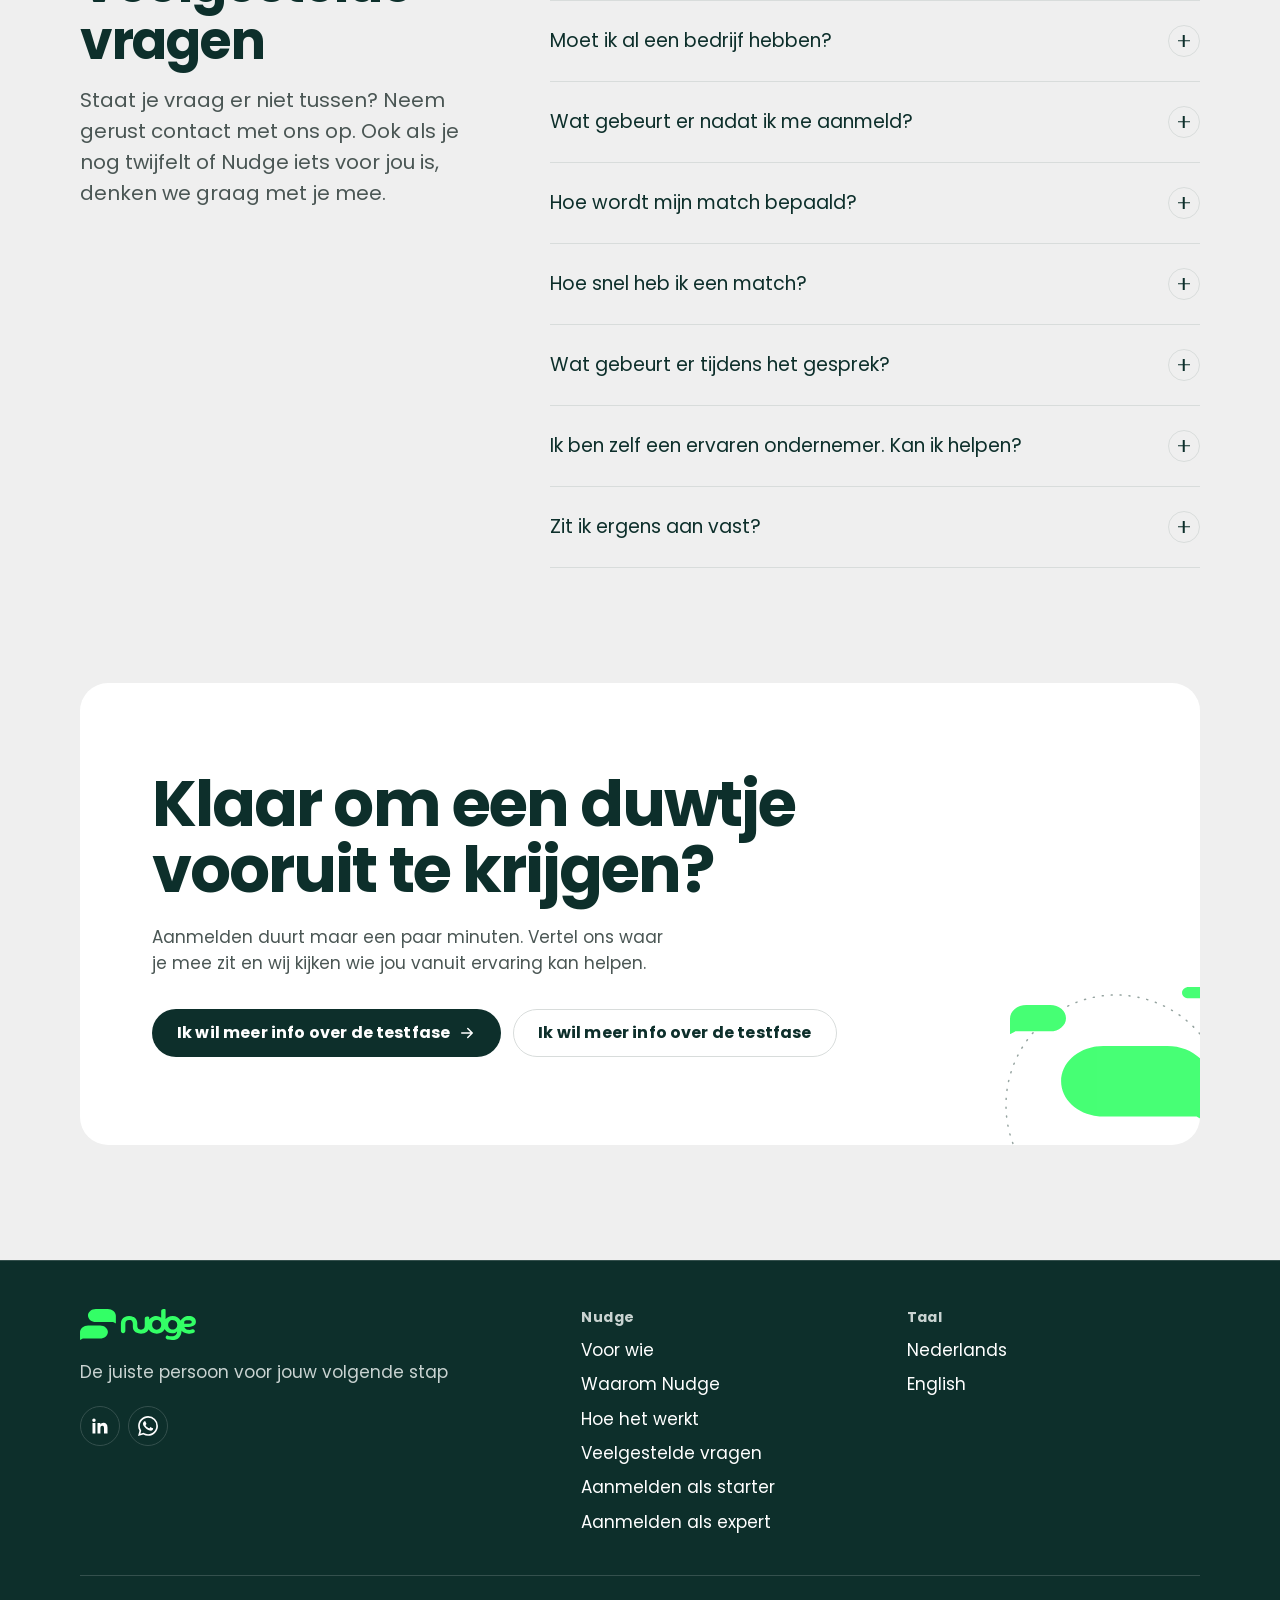
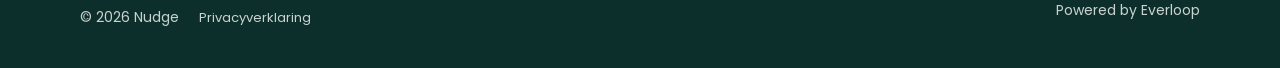
==== commit c6291c4b: "Lettertype Poppins lokaal zetten ipv opladen via Google Fonts" ====
--- a/index.html
+++ b/index.html
@@ -17,9 +17,6 @@
 	<link rel="icon" href="favicon-32.png?v=3" type="image/png" sizes="32x32" />
 	<link rel="apple-touch-icon" href="apple-touch-icon.png?v=2" />
 	<script>(function(){var d=document.documentElement;d.classList.add('js');try{var t=localStorage.getItem('nudge-theme');if(t==='dark'||t==='light')d.setAttribute('data-theme',t)}catch(e){}})();</script>
-	<link rel="preconnect" href="https://fonts.googleapis.com" />
-	<link rel="preconnect" href="https://fonts.gstatic.com" crossorigin />
-	<link rel="stylesheet" href="https://fonts.googleapis.com/css2?family=Poppins:wght@400;700&display=swap" />
 	<link rel="stylesheet" href="assets/css/style.css" />
 </head>
 <body>
--- a/assets/css/style.css
+++ b/assets/css/style.css
@@ -1,4 +1,40 @@
 /* Nudge — site styles */
+
+/* ---------- Fonts ---------- */
+/* Poppins 400 and 700, self-hosted (nothing is loaded from Google Fonts).
+   Split like Google serves it: "latin" covers Dutch and English, "latin-ext" the rarer accented letters. */
+@font-face {
+  font-family: "Poppins";
+  font-style: normal;
+  font-weight: 400;
+  font-display: swap;
+  src: url("../fonts/poppins-400-latin-ext.woff2") format("woff2");
+  unicode-range: U+0100-02BA, U+02BD-02C5, U+02C7-02CC, U+02CE-02D7, U+02DD-02FF, U+0304, U+0308, U+0329, U+1D00-1DBF, U+1E00-1E9F, U+1EF2-1EFF, U+2020, U+20A0-20AB, U+20AD-20C4, U+2113, U+2C60-2C7F, U+A720-A7FF;
+}
+@font-face {
+  font-family: "Poppins";
+  font-style: normal;
+  font-weight: 400;
+  font-display: swap;
+  src: url("../fonts/poppins-400-latin.woff2") format("woff2");
+  unicode-range: U+0000-00FF, U+0131, U+0152-0153, U+02BB-02BC, U+02C6, U+02DA, U+02DC, U+0304, U+0308, U+0329, U+2000-206F, U+20AC, U+2122, U+2191, U+2193, U+2212, U+2215, U+FEFF, U+FFFD;
+}
+@font-face {
+  font-family: "Poppins";
+  font-style: normal;
+  font-weight: 700;
+  font-display: swap;
+  src: url("../fonts/poppins-700-latin-ext.woff2") format("woff2");
+  unicode-range: U+0100-02BA, U+02BD-02C5, U+02C7-02CC, U+02CE-02D7, U+02DD-02FF, U+0304, U+0308, U+0329, U+1D00-1DBF, U+1E00-1E9F, U+1EF2-1EFF, U+2020, U+20A0-20AB, U+20AD-20C4, U+2113, U+2C60-2C7F, U+A720-A7FF;
+}
+@font-face {
+  font-family: "Poppins";
+  font-style: normal;
+  font-weight: 700;
+  font-display: swap;
+  src: url("../fonts/poppins-700-latin.woff2") format("woff2");
+  unicode-range: U+0000-00FF, U+0131, U+0152-0153, U+02BB-02BC, U+02C6, U+02DA, U+02DC, U+0304, U+0308, U+0329, U+2000-206F, U+20AC, U+2122, U+2191, U+2193, U+2212, U+2215, U+FEFF, U+FFFD;
+}
 
 /* ---------- Tokens ---------- */
 :root {
